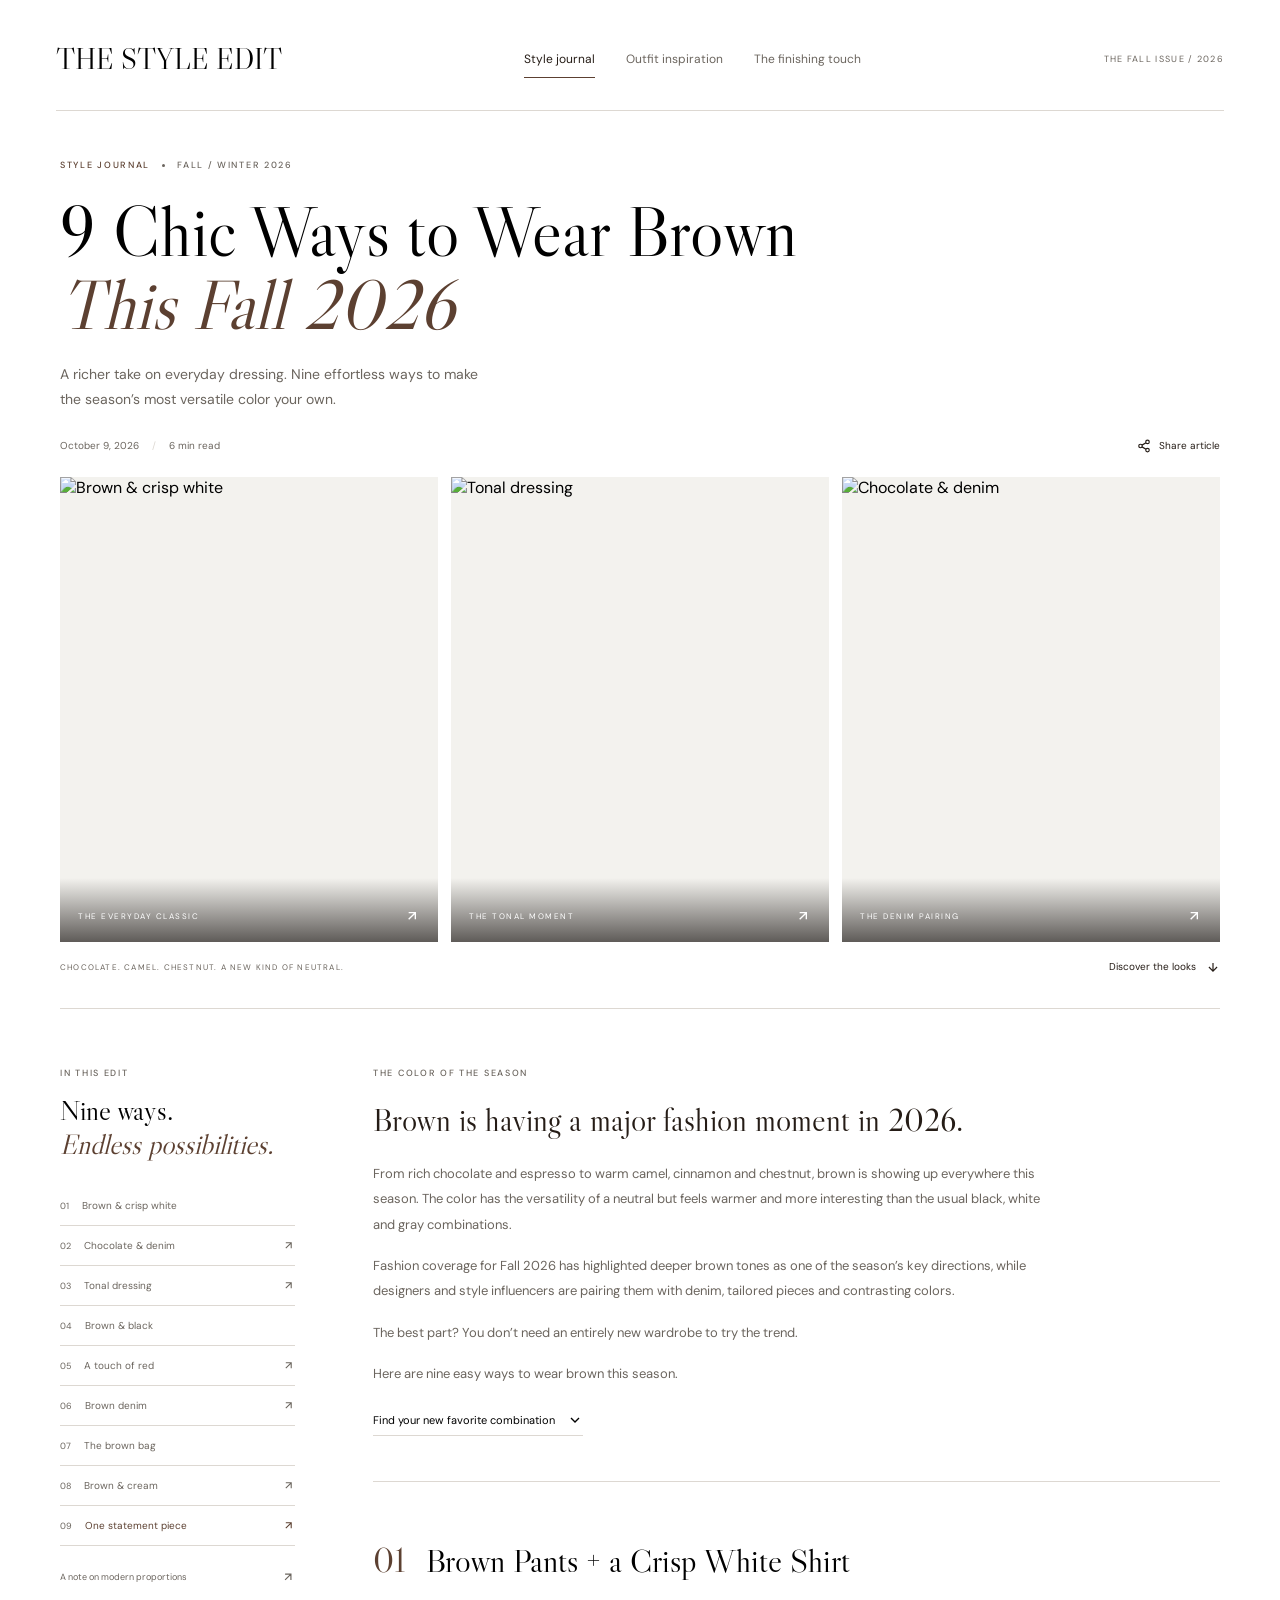
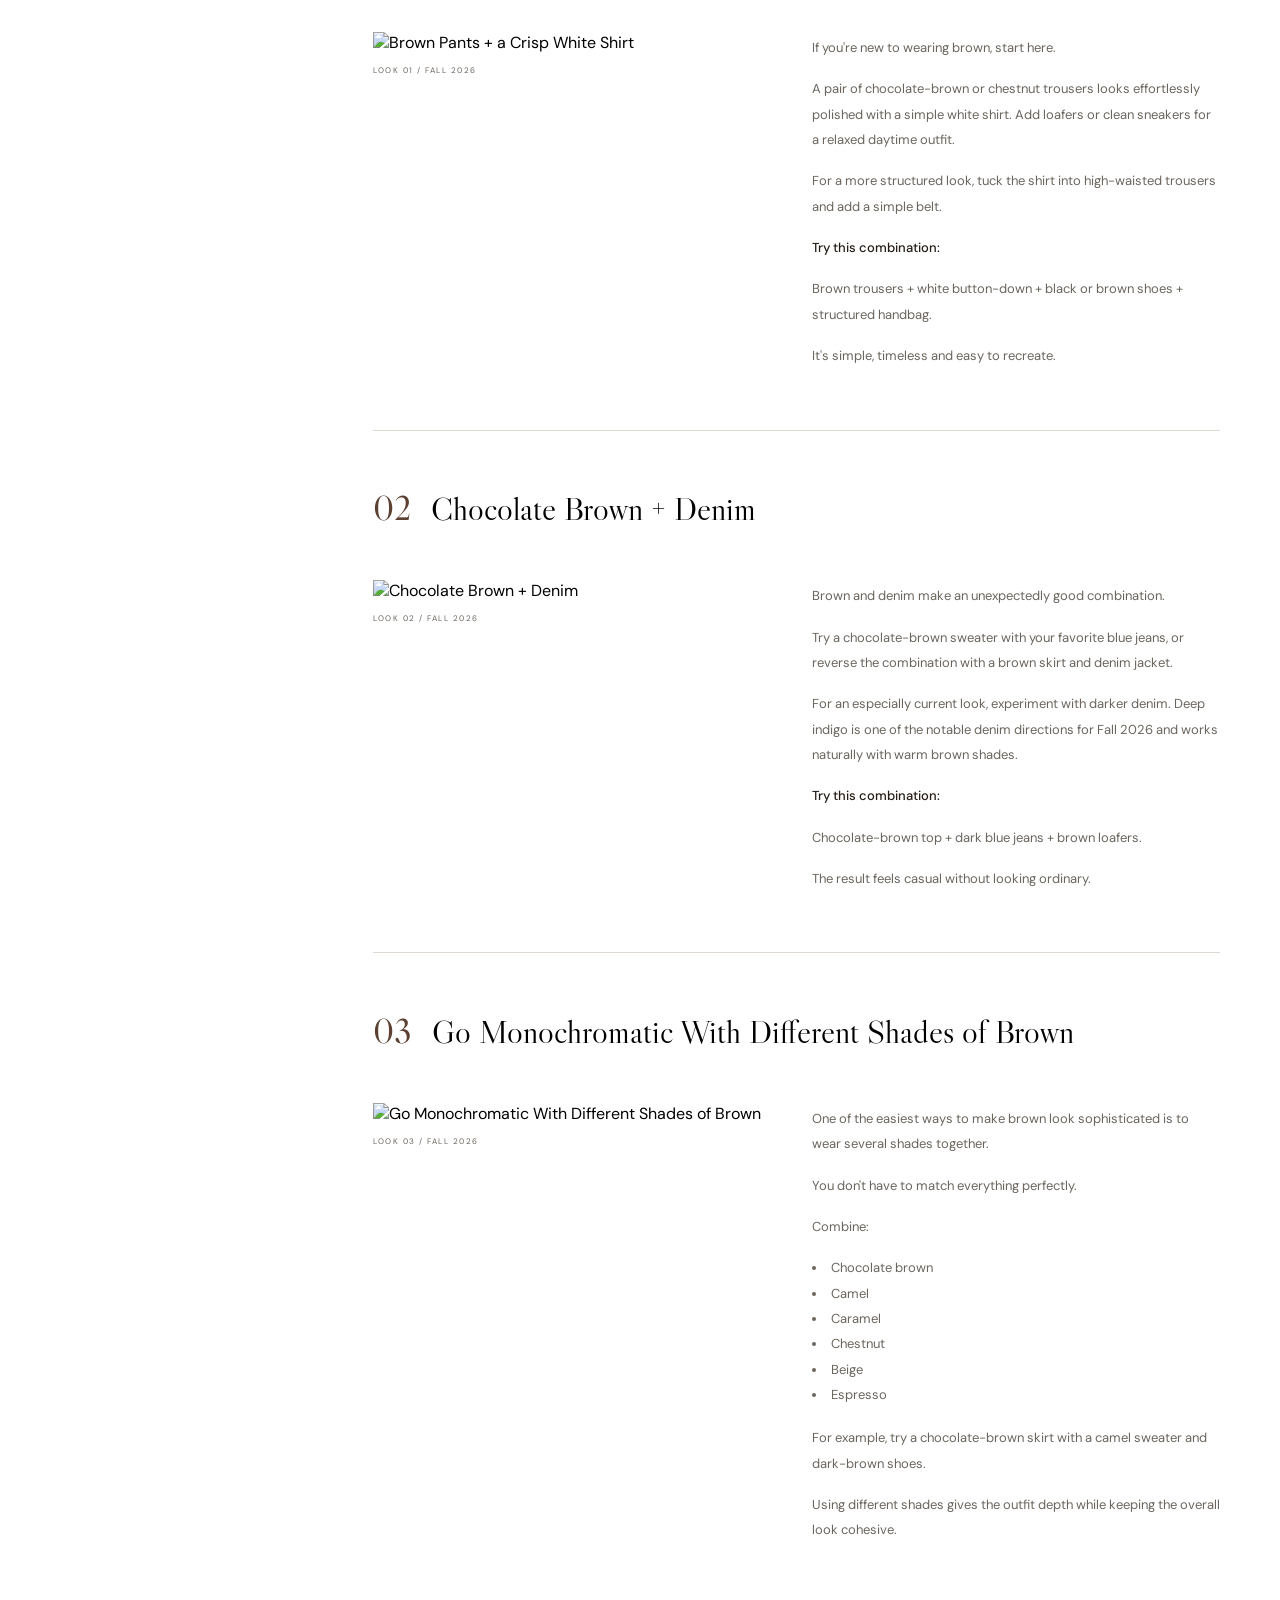
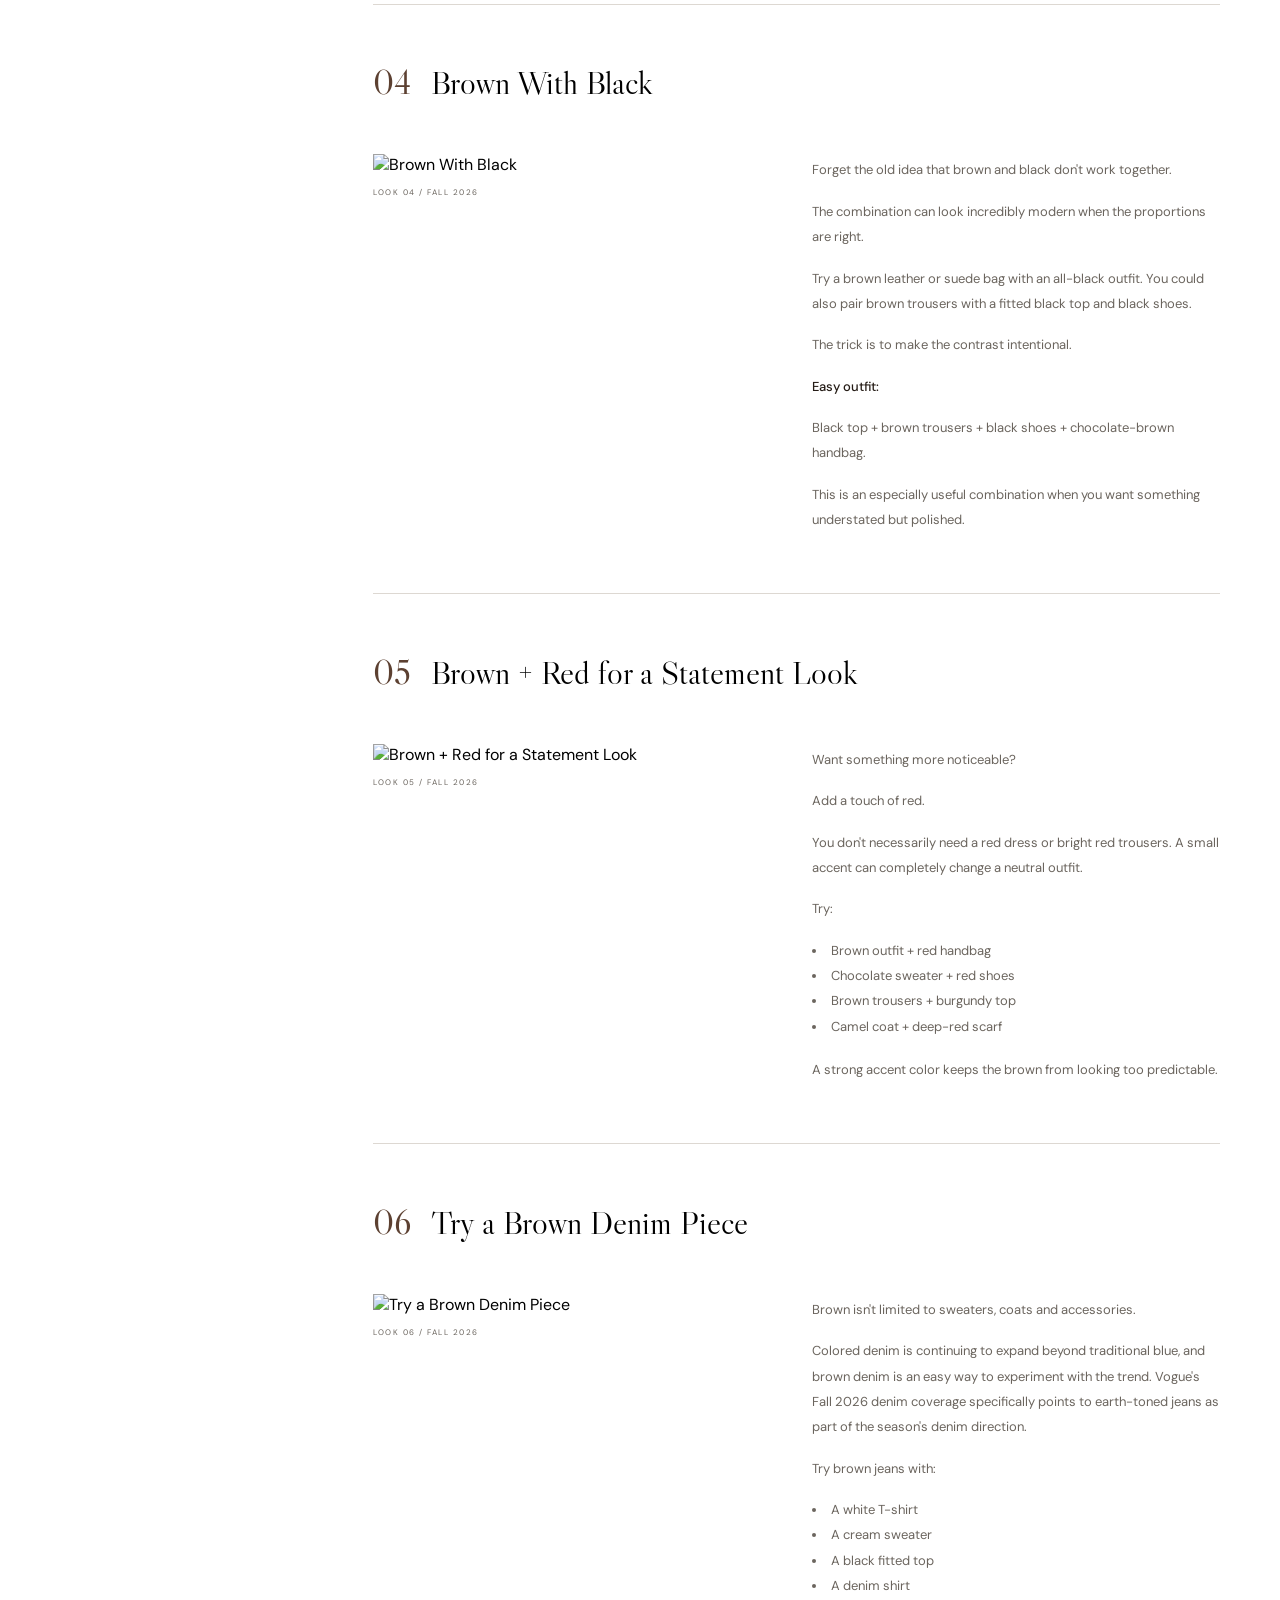
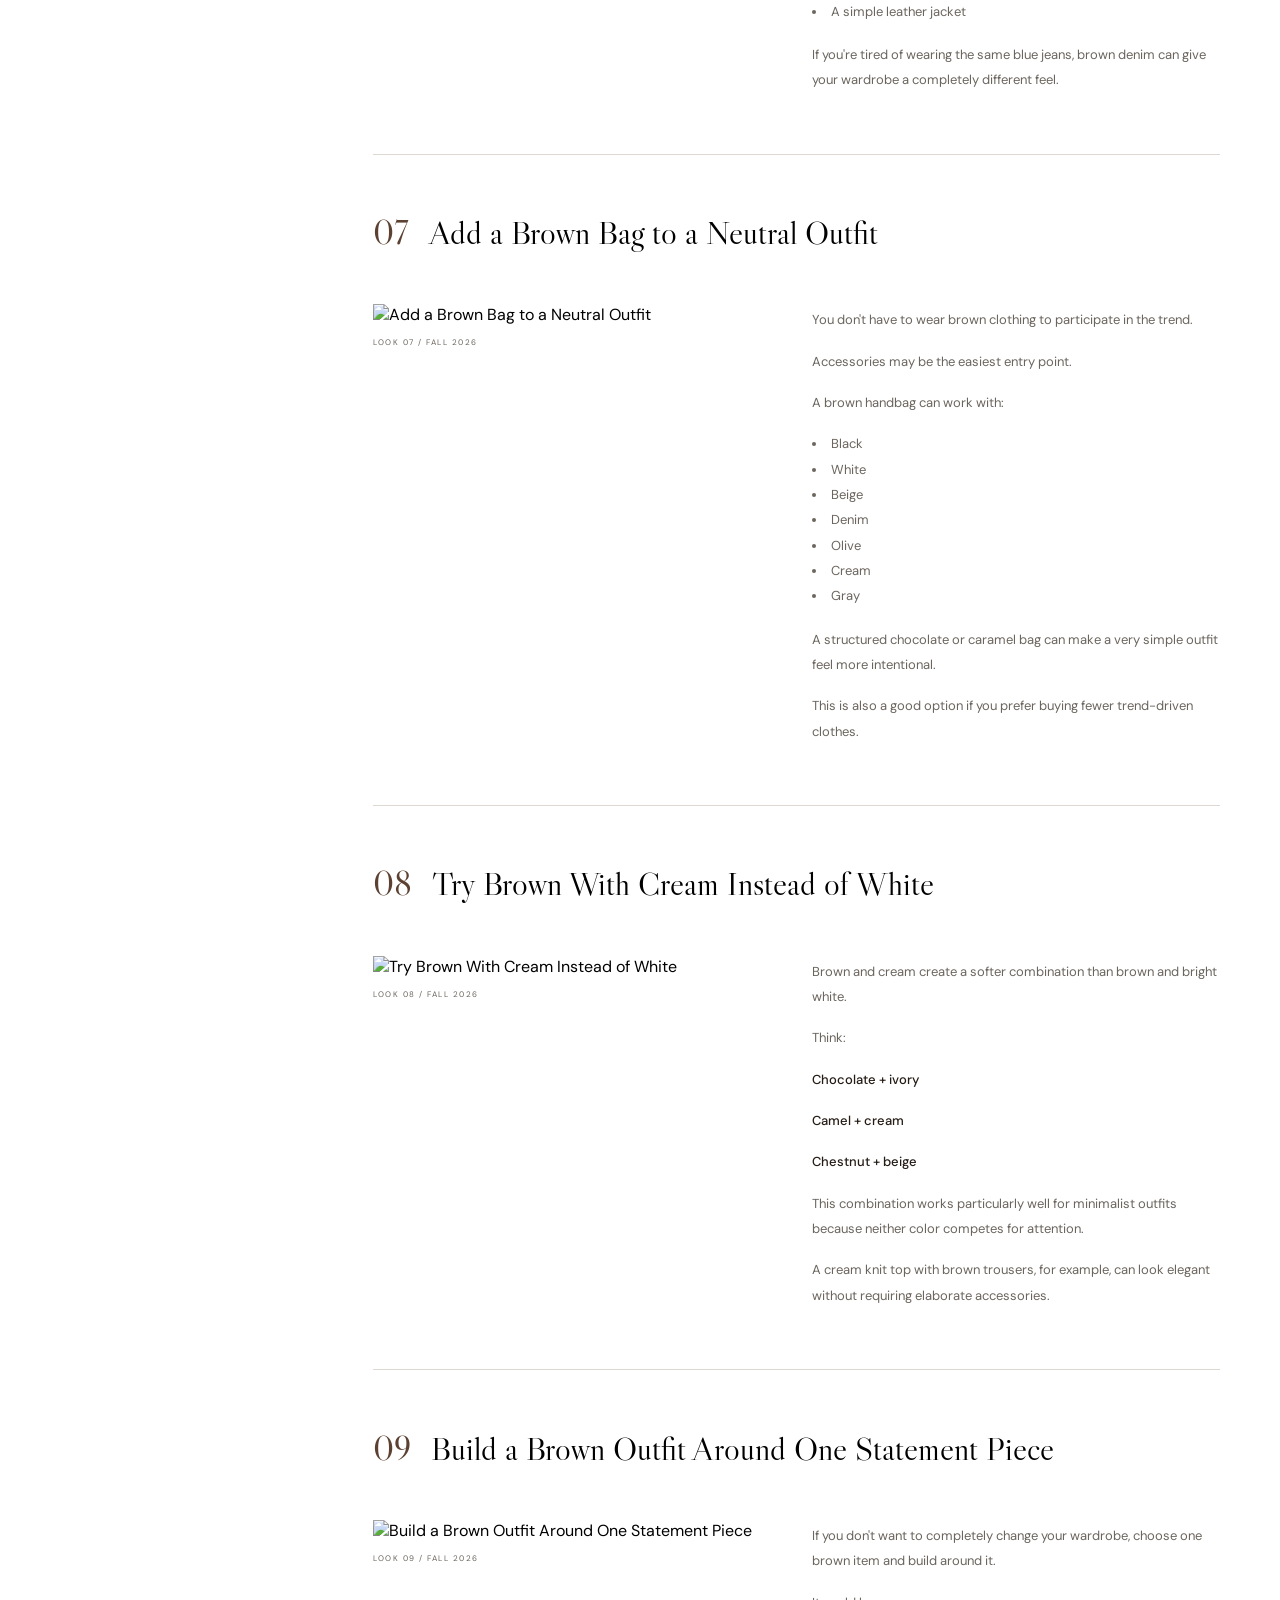
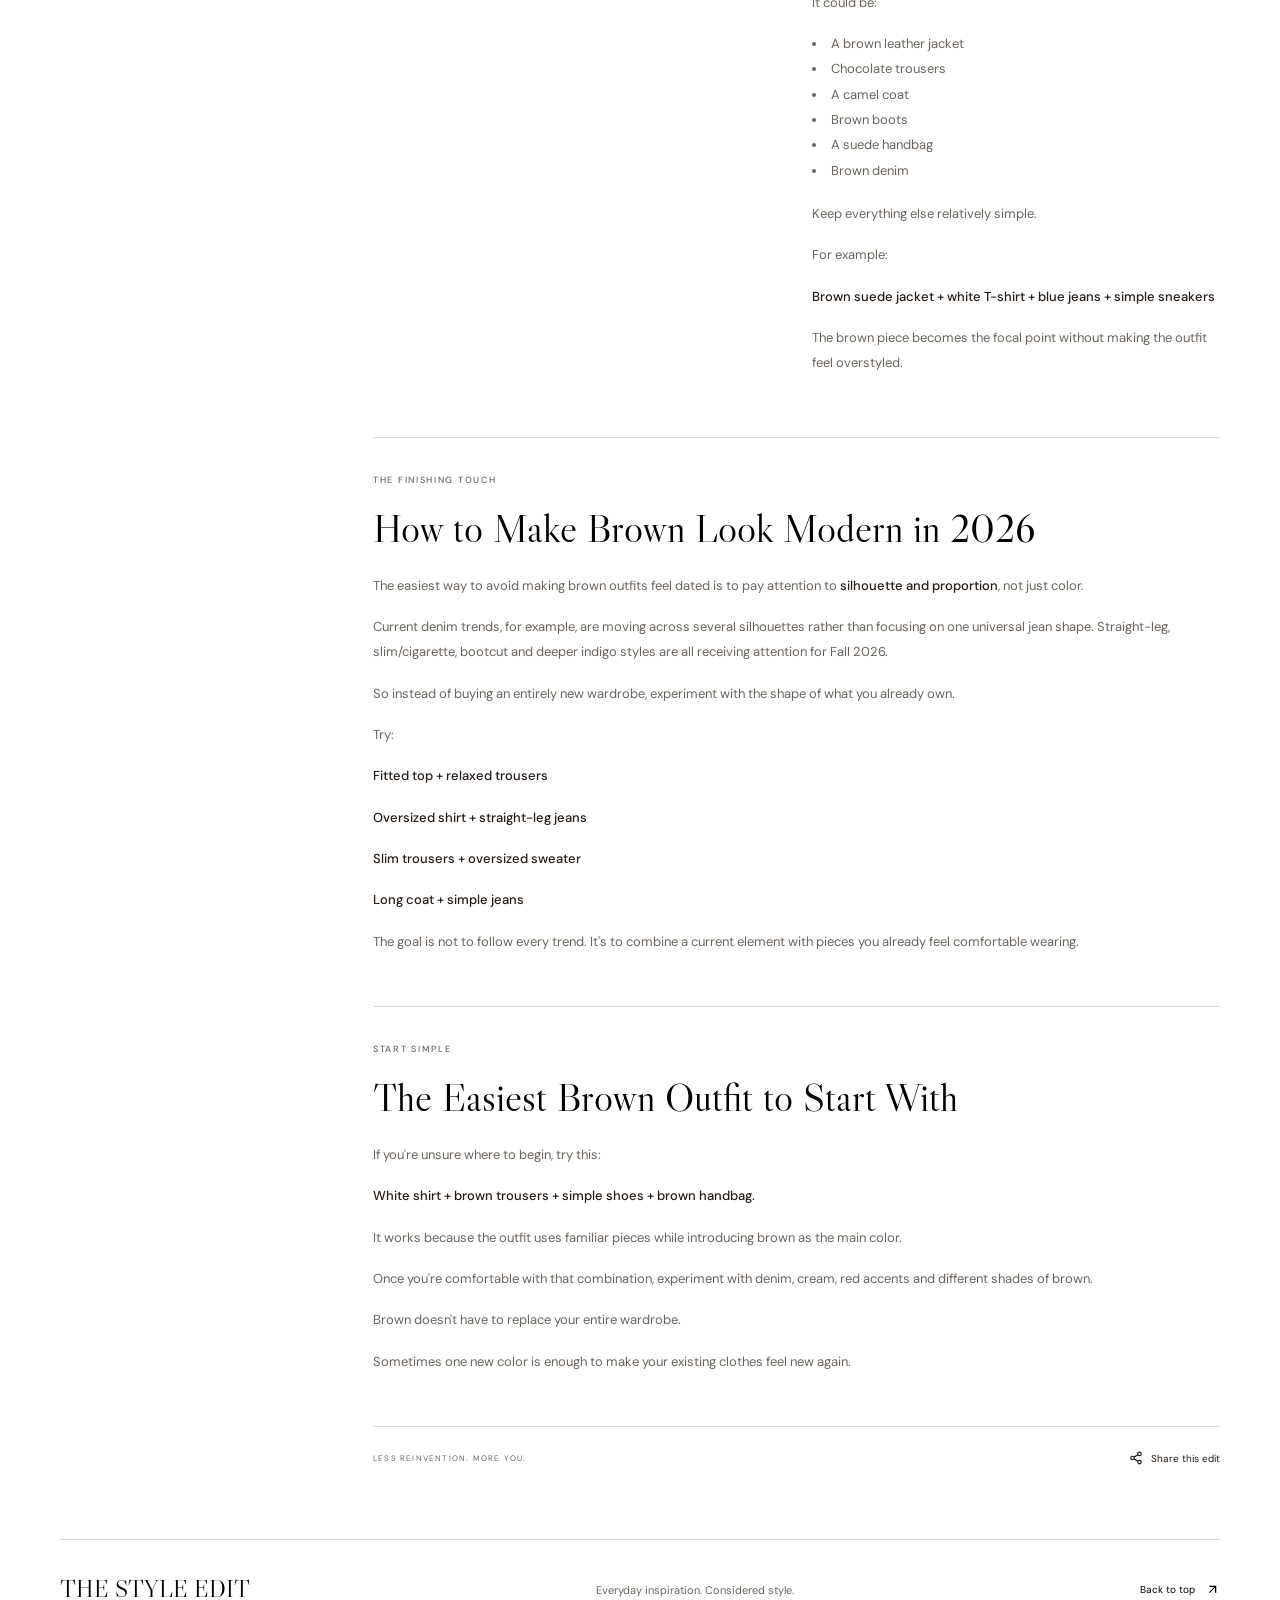
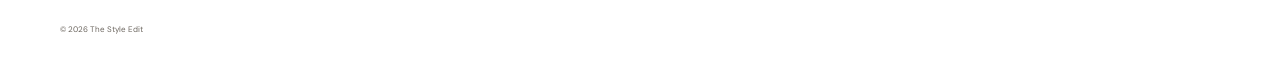
==== index.html @ 2425d924 "file renamed to index" ====
<!doctype html>
<html lang="en">
  <head>
    <meta charset="UTF-8" />
    <meta name="viewport" content="width=device-width, initial-scale=1.0" />
    <title>9 Chic Ways to Wear Brown This Fall 2026 | The Style Edit</title>
    <meta
      name="description"
      content="Nine chic ways to wear brown this Fall 2026, from chocolate trousers and crisp white shirts to tonal dressing and statement accessories."
    />
    <meta
      property="og:title"
      content="9 Chic Ways to Wear Brown This Fall 2026"
    />
    <meta
      property="og:description"
      content="Nine chic ways to wear brown this Fall 2026, from chocolate trousers and crisp white shirts to tonal dressing and statement accessories."
    />
    <meta property="og:type" content="article" />
    <meta
      property="og:image"
      content="https://res.cloudinary.com/lg4o2tj9/image/upload/v1791530122/1-9.jpg"
    />
    <meta name="twitter:card" content="summary_large_image" />
    <meta
      name="twitter:image"
      content="https://res.cloudinary.com/lg4o2tj9/image/upload/v1791530122/1-9.jpg"
    />
    <link rel="preconnect" href="https://fonts.googleapis.com" />
    <link rel="preconnect" href="https://fonts.gstatic.com" crossorigin />
    <link
      href="https://fonts.googleapis.com/css2?family=Libre+Caslon+Display&family=DM+Sans:wght@400;500&display=swap"
      rel="stylesheet"
    />
    <style>
      a {
        color: inherit;
      }
      :root {
        --radius: 0.375rem;
        --background: oklch(0.991 0.003 95);
        --foreground: oklch(0.235 0.018 60);
        --card: var(--background);
        --card-foreground: var(--foreground);
        --popover: var(--background);
        --popover-foreground: var(--foreground);
        --primary: oklch(0.4 0.046 49);
        --primary-foreground: oklch(0.99 0.002 90);
        --secondary: oklch(0.95 0.008 85);
        --secondary-foreground: var(--foreground);
        --muted: oklch(0.96 0.005 85);
        --muted-foreground: oklch(0.51 0.013 70);
        --accent: oklch(0.94 0.01 80);
        --accent-foreground: var(--foreground);
        --border: oklch(0.885 0.01 80);
        --input: var(--border);
        --ring: var(--primary);
        --photo-foreground: oklch(1 0 0);
        --photo-shade: oklch(0.15 0.01 50 / 65%);
        --font-editorial: "Libre Caslon Display", Georgia, serif;
        --font-body: "DM Sans", Arial, sans-serif;
      }
      @theme inline {
        --font-sans: var(--font-body);
        --font-editorial: var(--font-editorial);
      }
      html {
        scroll-behavior: smooth;
        scroll-padding-top: 38px;
      }
      body {
        font-family: var(--font-body);
        -webkit-font-smoothing: antialiased;
      }
      a {
        text-decoration: none;
      }
      button,
      a {
        -webkit-tap-highlight-color: transparent;
      }
      a:focus-visible {
        outline: 2px solid var(--ring);
        outline-offset: 5px;
      }
      .page-width {
        width: min(1160px, calc(100% - 96px));
        margin-inline: auto;
      }
      .site-header {
        height: 102px;
        margin: 0 48px;
        border-bottom: 1px solid var(--border);
        display: flex;
        align-items: center;
        justify-content: space-between;
        gap: 24px;
      }
      .wordmark {
        font-family: var(--font-editorial);
        font-size: 29px;
        white-space: nowrap;
        line-height: 1.2;
      }
      .wordmark span {
        display: block;
        font-family: var(--font-body);
        font-size: 8px;
        letter-spacing: 1.8px;
        margin-top: 8px;
      }
      .desktop-nav {
        display: flex;
        gap: 31px;
        font-size: 12px;
        align-items: center;
      }
      .desktop-nav a {
        padding: 10px 0;
        color: var(--muted-foreground);
      }
      .desktop-nav .nav-current {
        color: var(--foreground);
        border-bottom: 1px solid var(--primary);
      }
      .header-actions {
        display: flex;
        align-items: center;
      }
      .edition {
        font-size: 9px;
        letter-spacing: 1.3px;
        color: var(--muted-foreground);
      }
      .mobile-menu {
        display: none !important;
      }
      .article-cover {
        padding-top: 48px;
      }
      .eyebrow {
        display: flex;
        align-items: center;
        gap: 12px;
        color: var(--muted-foreground);
        font-size: 9px;
        font-weight: 500;
        letter-spacing: 1.7px;
      }
      .eyebrow span:first-child {
        color: var(--primary);
      }
      .eyebrow-dot {
        width: 3px;
        height: 3px;
        border-radius: 50%;
        background: var(--muted-foreground);
      }
      h1 {
        font-family: var(--font-editorial);
        font-size: 70px;
        line-height: 1.04;
        font-weight: 400;
        margin: 25px 0 20px;
        letter-spacing: 0;
      }
      h1 em {
        color: var(--primary);
        font-weight: 400;
      }
      .cover-deck {
        font-size: 14px;
        line-height: 1.8;
        color: var(--muted-foreground);
      }
      .article-meta {
        display: flex;
        justify-content: space-between;
        align-items: center;
        margin: 23px 0 20px;
        font-size: 10px;
        color: var(--muted-foreground);
      }
      .article-meta button {
        font-size: 10px;
      }
      .meta-divider {
        padding: 0 10px;
        color: var(--border);
      }
      .cover-photos {
        display: grid;
        grid-template-columns: 1fr 1fr 1fr;
        gap: 13px;
      }
      .cover-photo {
        position: relative;
        height: 465px;
        overflow: hidden;
        background: var(--muted);
      }
      .cover-photo img {
        width: 100%;
        height: 100%;
        object-fit: cover;
        object-position: center 45%;
        transition: transform 650ms ease;
      }
      .cover-photo:hover img {
        transform: scale(1.025);
      }
      .cover-photo > span {
        position: absolute;
        bottom: 0;
        left: 0;
        right: 0;
        display: flex;
        align-items: center;
        justify-content: space-between;
        padding: 30px 18px 18px;
        font-size: 8px;
        letter-spacing: 1.5px;
        color: var(--photo-foreground);
        background: linear-gradient(transparent, var(--photo-shade));
      }
      .cover-caption {
        display: flex;
        justify-content: space-between;
        align-items: center;
        font-size: 8px;
        letter-spacing: 1.2px;
        padding: 18px 0 34px;
        border-bottom: 1px solid var(--border);
        color: var(--muted-foreground);
      }
      .cover-caption a {
        display: flex;
        align-items: center;
        gap: 10px;
        letter-spacing: 0;
        font-size: 10px;
        color: var(--foreground);
      }
      .article-layout {
        display: grid;
        grid-template-columns: 235px minmax(0, 1fr);
        gap: 78px;
        padding-top: 58px;
      }
      .sidebar-inner {
        position: sticky;
        top: 32px;
      }
      .article-sidebar h2 {
        font-size: 28px;
        line-height: 1.2;
        font-family: var(--font-editorial);
        margin: 15px 0 25px;
        font-weight: 400;
      }
      .article-sidebar h2 em {
        color: var(--primary);
      }
      .article-sidebar nav {
        display: flex;
        flex-direction: column;
      }
      .article-sidebar nav a {
        display: flex;
        align-items: center;
        gap: 13px;
        padding: 13px 0;
        font-size: 10px;
        color: var(--muted-foreground);
        border-bottom: 1px solid var(--border);
      }
      .article-sidebar nav a span {
        font-size: 9px;
        color: var(--muted-foreground);
      }
      .article-sidebar nav a svg {
        margin-left: auto;
        opacity: 0;
      }
      .article-sidebar nav a.active {
        color: var(--primary);
      }
      .article-sidebar nav a.active svg,
      .article-sidebar nav a:hover svg {
        opacity: 1;
      }
      .sidebar-note {
        display: flex;
        align-items: center;
        justify-content: space-between;
        margin-top: 24px;
        font-size: 9px;
        color: var(--muted-foreground);
      }
      .article-content {
        min-width: 0;
      }
      .article-content p,
      .article-content li {
        font-size: 13px;
        line-height: 1.95;
        color: var(--muted-foreground);
      }
      .article-content p {
        margin: 0 0 16px;
      }
      .article-content strong {
        color: var(--foreground);
        font-weight: 500;
      }
      .article-intro {
        max-width: 680px;
        padding-bottom: 45px;
      }
      .article-intro .intro-lead {
        font-family: var(--font-editorial);
        font-size: 32px;
        line-height: 1.25;
        color: var(--foreground);
        margin: 21px 0;
      }
      .text-link {
        display: inline-flex;
        align-items: center;
        gap: 12px;
        border-bottom: 1px solid var(--border);
        font-size: 11px;
        padding: 4px 0 7px;
        margin-top: 6px;
      }
      .look-section {
        border-top: 1px solid var(--border);
        padding: 32px 0 45px;
      }
      .look-heading {
        display: flex;
        gap: 20px;
        align-items: baseline;
        margin-bottom: 25px;
      }
      .look-number {
        font-family: var(--font-editorial);
        font-size: 34px;
        color: var(--primary);
      }
      .look-heading h2 {
        font-family: var(--font-editorial);
        font-size: 33px;
        line-height: 1.15;
        font-weight: 400;
      }
      .look-body {
        display: grid;
        grid-template-columns: minmax(0, 1fr) minmax(0, 1fr);
        gap: 30px;
        align-items: start;
      }
      figure {
        margin: 0;
      }
      .look-body figure img {
        width: 100%;
        aspect-ratio: 0.7;
        object-fit: cover;
      }
      figcaption {
        color: var(--muted-foreground);
        font-size: 8px;
        letter-spacing: 1.5px;
        padding-top: 12px;
      }
      .look-copy {
        padding-top: 3px;
      }
      .look-copy ul {
        padding-left: 15px;
        margin: 0 0 18px;
      }
      .look-copy li {
        padding-left: 4px;
      }
      .closing-section {
        border-top: 1px solid var(--border);
        padding: 36px 0;
      }
      .closing-section h2 {
        font-family: var(--font-editorial);
        font-size: 40px;
        line-height: 1.1;
        margin: 20px 0 23px;
        font-weight: 400;
      }
      .closing-outfit {
        border-bottom: 1px solid var(--border);
      }
      .article-end {
        display: flex;
        justify-content: space-between;
        align-items: center;
        padding: 20px 0;
      }
      .article-end > span {
        font-size: 8px;
        letter-spacing: 1.2px;
        color: var(--muted-foreground);
      }
      .article-end button {
        font-size: 10px;
      }
      .site-footer {
        display: flex;
        align-items: center;
        flex-wrap: wrap;
        justify-content: space-between;
        gap: 20px;
        border-top: 1px solid var(--border);
        margin-top: 50px;
        padding: 35px 0;
      }
      .site-footer .wordmark {
        font-size: 24px;
      }
      .site-footer > span {
        font-size: 11px;
        color: var(--muted-foreground);
      }
      .site-footer > a:last-of-type {
        display: flex;
        gap: 10px;
        align-items: center;
        font-size: 10px;
      }
      .site-footer small {
        width: 100%;
        color: var(--muted-foreground);
        font-size: 8px;
      }
      .reading-progress {
        appearance: none;
        position: fixed;
        top: 0;
        left: 0;
        width: 100%;
        height: 2px;
        z-index: 30;
        border: 0;
        background: transparent;
      }
      .reading-progress::-webkit-progress-bar {
        background: transparent;
      }
      .reading-progress::-webkit-progress-value {
        background: var(--primary);
      }
      .reading-progress::-moz-progress-bar {
        background: var(--primary);
      }
      .mobile-nav {
        padding: 18px 24px;
        border-bottom: 1px solid var(--border);
      }
      .mobile-nav a {
        display: flex;
        justify-content: space-between;
        padding: 12px 0;
        font-size: 12px;
      }
      @media (min-width: 1500px) {
        .cover-photo {
          height: 505px;
        }
      }
      @media (max-width: 1000px) {
        .page-width {
          width: calc(100% - 64px);
        }
        .site-header {
          margin: 0 32px;
        }
        .edition {
          display: none;
        }
        .article-layout {
          grid-template-columns: 195px minmax(0, 1fr);
          gap: 38px;
        }
        .cover-photo {
          height: 385px;
        }
        .look-body {
          gap: 22px;
        }
        .article-content p,
        .article-content li {
          font-size: 12px;
        }
        h1 {
          font-size: 62px;
        }
      }
      @media (max-width: 700px) {
        .page-width {
          width: calc(100% - 40px);
        }
        .site-header {
          height: 84px;
          margin: 0 20px;
        }
        .wordmark {
          font-size: 24px;
        }
        .desktop-nav {
          display: none;
        }
        .mobile-menu {
          display: inline-flex !important;
        }
        .article-cover {
          padding-top: 32px;
        }
        .eyebrow {
          font-size: 8px;
          letter-spacing: 1.1px;
          gap: 9px;
        }
        h1 {
          font-size: 44px;
          line-height: 1.05;
          margin: 23px 0 18px;
        }
        h1 br {
          display: none;
        }
        h1 em {
          display: block;
        }
        .cover-deck {
          font-size: 12px;
        }
        .desktop-break {
          display: none;
        }
        .article-meta {
          margin: 18px 0 14px;
        }
        .cover-photos {
          gap: 7px;
          grid-template-columns: 1fr 1fr;
        }
        .cover-photo {
          height: 270px;
        }
        .cover-photo-2 {
          display: none;
        }
        .cover-photo > span {
          padding: 24px 10px 12px;
          font-size: 6px;
          letter-spacing: 0.7px;
        }
        .cover-photo > span svg {
          width: 12px;
        }
        .cover-caption {
          gap: 15px;
          padding: 16px 0 24px;
          font-size: 6px;
          line-height: 1.7;
        }
        .cover-caption > span {
          max-width: 170px;
        }
        .cover-caption a {
          flex-shrink: 0;
          font-size: 9px;
        }
        .article-layout {
          display: block;
          padding-top: 32px;
        }
        .article-sidebar {
          display: none;
        }
        .article-intro .intro-lead {
          font-size: 30px;
        }
        .article-content p,
        .article-content li {
          font-size: 13px;
        }
        .look-heading {
          gap: 15px;
        }
        .look-heading h2 {
          font-size: 31px;
        }
        .look-body {
          display: block;
        }
        .look-body figure {
          margin-bottom: 25px;
        }
        .look-body figure img {
          aspect-ratio: 0.75;
        }
        .closing-section h2 {
          font-size: 35px;
        }
        .site-footer > span {
          width: 100%;
          order: 3;
        }
        .site-footer small {
          order: 4;
        }
      }
      @media (prefers-reduced-motion: reduce) {
        html {
          scroll-behavior: auto;
        }
        .cover-photo img {
          transition: none;
        }
      }

      .share-btn {
        display: inline-flex;
        align-items: center;
        gap: 8px;
        background: none;
        border: 0;
        cursor: pointer;
        color: var(--foreground);
        font-family: var(--font-body);
        padding: 4px 0;
      }
      .share-btn:hover {
        color: var(--primary);
      }
      .sr-only {
        position: absolute;
        width: 1px;
        height: 1px;
        overflow: hidden;
        clip: rect(0 0 0 0);
      }
    </style>
  </head>
  <body>
    <div id="top">
      <header class="site-header">
        <a class="wordmark" href="#top">THE STYLE EDIT</a>
        <nav class="desktop-nav" aria-label="Main navigation">
          <a href="#article" class="nav-current">Style journal</a
          ><a href="#look-1">Outfit inspiration</a
          ><a href="#modern">The finishing touch</a>
        </nav>
        <div class="header-actions">
          <span class="edition">THE FALL ISSUE / 2026</span>
          <button
            class="share-btn mobile-menu"
            id="menu-toggle"
            aria-label="Open navigation"
            aria-expanded="false"
          >
            <svg
              id="icon-menu"
              width="20"
              height="20"
              viewBox="0 0 24 24"
              fill="none"
              stroke="currentColor"
              stroke-width="2"
            >
              <path d="M4 6h16M4 12h16M4 18h16" />
            </svg>
            <svg
              id="icon-close"
              width="20"
              height="20"
              viewBox="0 0 24 24"
              fill="none"
              stroke="currentColor"
              stroke-width="2"
              style="display: none"
            >
              <path d="M18 6L6 18M6 6l12 12" />
            </svg>
          </button>
        </div>
      </header>
      <nav
        class="mobile-nav"
        id="mobile-nav"
        aria-label="Mobile navigation"
        hidden
      >
        <a href="#article"
          >Style journal<svg
            width="16"
            height="16"
            viewBox="0 0 24 24"
            fill="none"
            stroke="currentColor"
            stroke-width="2"
          >
            <path d="M7 17L17 7M7 7h10v10" /></svg
        ></a>
        <a href="#look-1"
          >Outfit inspiration<svg
            width="16"
            height="16"
            viewBox="0 0 24 24"
            fill="none"
            stroke="currentColor"
            stroke-width="2"
          >
            <path d="M7 17L17 7M7 7h10v10" /></svg
        ></a>
        <a href="#modern"
          >The finishing touch<svg
            width="16"
            height="16"
            viewBox="0 0 24 24"
            fill="none"
            stroke="currentColor"
            stroke-width="2"
          >
            <path d="M7 17L17 7M7 7h10v10" /></svg
        ></a>
      </nav>
      <main>
        <section class="article-cover page-width">
          <div class="eyebrow">
            <span>STYLE JOURNAL</span><span class="eyebrow-dot"></span>FALL /
            WINTER 2026
          </div>
          <h1>9 Chic Ways to Wear Brown<br /><em>This Fall 2026</em></h1>
          <p class="cover-deck">
            A richer take on everyday dressing. Nine effortless ways to make<br
              class="desktop-break"
            />
            the season’s most versatile color your own.
          </p>
          <div class="article-meta">
            <span
              >October 9, 2026 <span class="meta-divider">/</span> 6 min
              read</span
            >
            <button class="share-btn" data-share>
              <svg
                class="icon-share"
                width="14"
                height="14"
                viewBox="0 0 24 24"
                fill="none"
                stroke="currentColor"
                stroke-width="2"
              >
                <circle cx="18" cy="5" r="3" />
                <circle cx="6" cy="12" r="3" />
                <circle cx="18" cy="19" r="3" />
                <path d="M8.6 13.5l6.8 4M15.4 6.5l-6.8 4" />
              </svg>
              <svg
                class="icon-check"
                width="14"
                height="14"
                viewBox="0 0 24 24"
                fill="none"
                stroke="currentColor"
                stroke-width="2"
                style="display: none"
              >
                <path d="M20 6L9 17l-5-5" />
              </svg>
              <span class="share-label">Share article</span>
            </button>
          </div>
          <div class="cover-photos">
            <a href="#look-1" class="cover-photo cover-photo-0">
              <img
                src="https://res.cloudinary.com/lg4o2tj9/image/upload/v1791530122/1-9.jpg"
                alt="Brown & crisp white"
                fetchpriority="high"
              />
              <span
                >THE EVERYDAY CLASSIC<svg
                  width="16"
                  height="16"
                  viewBox="0 0 24 24"
                  fill="none"
                  stroke="currentColor"
                  stroke-width="2"
                >
                  <path d="M7 17L17 7M7 7h10v10" /></svg
              ></span>
            </a>
            <a href="#look-3" class="cover-photo cover-photo-1">
              <img
                src="https://res.cloudinary.com/lg4o2tj9/image/upload/v1791530297/3-9.jpg"
                alt="Tonal dressing"
              />
              <span
                >THE TONAL MOMENT<svg
                  width="16"
                  height="16"
                  viewBox="0 0 24 24"
                  fill="none"
                  stroke="currentColor"
                  stroke-width="2"
                >
                  <path d="M7 17L17 7M7 7h10v10" /></svg
              ></span>
            </a>
            <a href="#look-2" class="cover-photo cover-photo-2">
              <img
                src="https://res.cloudinary.com/lg4o2tj9/image/upload/v1791530295/2-9.jpg"
                alt="Chocolate & denim"
              />
              <span
                >THE DENIM PAIRING<svg
                  width="16"
                  height="16"
                  viewBox="0 0 24 24"
                  fill="none"
                  stroke="currentColor"
                  stroke-width="2"
                >
                  <path d="M7 17L17 7M7 7h10v10" /></svg
              ></span>
            </a>
          </div>
          <div class="cover-caption">
            <span>CHOCOLATE. CAMEL. CHESTNUT. A NEW KIND OF NEUTRAL.</span>
            <a href="#article"
              >Discover the looks
              <svg
                width="14"
                height="14"
                viewBox="0 0 24 24"
                fill="none"
                stroke="currentColor"
                stroke-width="2"
              >
                <path d="M12 5v14M5 12l7 7 7-7" /></svg
            ></a>
          </div>
        </section>
        <div class="article-layout page-width" id="article">
          <aside class="article-sidebar">
            <div class="sidebar-inner">
              <span class="eyebrow">IN THIS EDIT</span>
              <h2>Nine ways.<br /><em>Endless possibilities.</em></h2>
              <nav aria-label="Article contents">
                <a href="#look-1" data-link="0"
                  ><span>01</span>Brown & crisp white<svg
                    width="13"
                    height="13"
                    viewBox="0 0 24 24"
                    fill="none"
                    stroke="currentColor"
                    stroke-width="2"
                  >
                    <path d="M7 17L17 7M7 7h10v10" /></svg
                ></a>
                <a href="#look-2" data-link="1"
                  ><span>02</span>Chocolate & denim<svg
                    width="13"
                    height="13"
                    viewBox="0 0 24 24"
                    fill="none"
                    stroke="currentColor"
                    stroke-width="2"
                  >
                    <path d="M7 17L17 7M7 7h10v10" /></svg
                ></a>
                <a href="#look-3" data-link="2"
                  ><span>03</span>Tonal dressing<svg
                    width="13"
                    height="13"
                    viewBox="0 0 24 24"
                    fill="none"
                    stroke="currentColor"
                    stroke-width="2"
                  >
                    <path d="M7 17L17 7M7 7h10v10" /></svg
                ></a>
                <a href="#look-4" data-link="3"
                  ><span>04</span>Brown & black<svg
                    width="13"
                    height="13"
                    viewBox="0 0 24 24"
                    fill="none"
                    stroke="currentColor"
                    stroke-width="2"
                  >
                    <path d="M7 17L17 7M7 7h10v10" /></svg
                ></a>
                <a href="#look-5" data-link="4"
                  ><span>05</span>A touch of red<svg
                    width="13"
                    height="13"
                    viewBox="0 0 24 24"
                    fill="none"
                    stroke="currentColor"
                    stroke-width="2"
                  >
                    <path d="M7 17L17 7M7 7h10v10" /></svg
                ></a>
                <a href="#look-6" data-link="5"
                  ><span>06</span>Brown denim<svg
                    width="13"
                    height="13"
                    viewBox="0 0 24 24"
                    fill="none"
                    stroke="currentColor"
                    stroke-width="2"
                  >
                    <path d="M7 17L17 7M7 7h10v10" /></svg
                ></a>
                <a href="#look-7" data-link="6"
                  ><span>07</span>The brown bag<svg
                    width="13"
                    height="13"
                    viewBox="0 0 24 24"
                    fill="none"
                    stroke="currentColor"
                    stroke-width="2"
                  >
                    <path d="M7 17L17 7M7 7h10v10" /></svg
                ></a>
                <a href="#look-8" data-link="7"
                  ><span>08</span>Brown & cream<svg
                    width="13"
                    height="13"
                    viewBox="0 0 24 24"
                    fill="none"
                    stroke="currentColor"
                    stroke-width="2"
                  >
                    <path d="M7 17L17 7M7 7h10v10" /></svg
                ></a>
                <a href="#look-9" data-link="8"
                  ><span>09</span>One statement piece<svg
                    width="13"
                    height="13"
                    viewBox="0 0 24 24"
                    fill="none"
                    stroke="currentColor"
                    stroke-width="2"
                  >
                    <path d="M7 17L17 7M7 7h10v10" /></svg
                ></a>
              </nav>
              <a class="sidebar-note" href="#modern"
                >A note on modern proportions
                <svg
                  width="14"
                  height="14"
                  viewBox="0 0 24 24"
                  fill="none"
                  stroke="currentColor"
                  stroke-width="2"
                >
                  <path d="M7 17L17 7M7 7h10v10" /></svg
              ></a>
            </div>
          </aside>
          <article class="article-content">
            <div class="article-intro">
              <span class="eyebrow">THE COLOR OF THE SEASON</span>
              <p class="intro-lead">
                Brown is having a major fashion moment in 2026.
              </p>
              <p>
                From rich chocolate and espresso to warm camel, cinnamon and
                chestnut, brown is showing up everywhere this season. The color
                has the versatility of a neutral but feels warmer and more
                interesting than the usual black, white and gray combinations.
              </p>
              <p>
                Fashion coverage for Fall 2026 has highlighted deeper brown
                tones as one of the season’s key directions, while designers and
                style influencers are pairing them with denim, tailored pieces
                and contrasting colors.
              </p>
              <p>
                The best part? You don’t need an entirely new wardrobe to try
                the trend.
              </p>
              <p>Here are nine easy ways to wear brown this season.</p>
              <a href="#look-1" class="text-link"
                >Find your new favorite combination
                <svg
                  width="16"
                  height="16"
                  viewBox="0 0 24 24"
                  fill="none"
                  stroke="currentColor"
                  stroke-width="2"
                >
                  <path d="M6 9l6 6 6-6" /></svg
              ></a>
            </div>

            <section id="look-1" data-look="0" class="look-section">
              <div class="look-heading">
                <span class="look-number">01</span>
                <h2>Brown Pants + a Crisp White Shirt</h2>
              </div>
              <div class="look-body">
                <figure>
                  <img
                    src="https://res.cloudinary.com/lg4o2tj9/image/upload/v1791530122/1-9.jpg"
                    alt="Brown Pants + a Crisp White Shirt"
                    loading="lazy"
                  />
                  <figcaption>LOOK 01 / FALL 2026</figcaption>
                </figure>
                <div class="look-copy">
                  <p>If you're new to wearing brown, start here.</p>
                  <p>
                    A pair of chocolate-brown or chestnut trousers looks
                    effortlessly polished with a simple white shirt. Add loafers
                    or clean sneakers for a relaxed daytime outfit.
                  </p>
                  <p>
                    For a more structured look, tuck the shirt into high-waisted
                    trousers and add a simple belt.
                  </p>
                  <p><strong>Try this combination:</strong></p>
                  <p>
                    Brown trousers + white button-down + black or brown shoes +
                    structured handbag.
                  </p>
                  <p>It's simple, timeless and easy to recreate.</p>
                </div>
              </div>
            </section>

            <section id="look-2" data-look="1" class="look-section">
              <div class="look-heading">
                <span class="look-number">02</span>
                <h2>Chocolate Brown + Denim</h2>
              </div>
              <div class="look-body">
                <figure>
                  <img
                    src="https://res.cloudinary.com/lg4o2tj9/image/upload/v1791530295/2-9.jpg"
                    alt="Chocolate Brown + Denim"
                    loading="lazy"
                  />
                  <figcaption>LOOK 02 / FALL 2026</figcaption>
                </figure>
                <div class="look-copy">
                  <p>Brown and denim make an unexpectedly good combination.</p>
                  <p>
                    Try a chocolate-brown sweater with your favorite blue jeans,
                    or reverse the combination with a brown skirt and denim
                    jacket.
                  </p>
                  <p>
                    For an especially current look, experiment with darker
                    denim. Deep indigo is one of the notable denim directions
                    for Fall 2026 and works naturally with warm brown shades.
                  </p>
                  <p><strong>Try this combination:</strong></p>
                  <p>Chocolate-brown top + dark blue jeans + brown loafers.</p>
                  <p>The result feels casual without looking ordinary.</p>
                </div>
              </div>
            </section>

            <section id="look-3" data-look="2" class="look-section">
              <div class="look-heading">
                <span class="look-number">03</span>
                <h2>Go Monochromatic With Different Shades of Brown</h2>
              </div>
              <div class="look-body">
                <figure>
                  <img
                    src="https://res.cloudinary.com/lg4o2tj9/image/upload/v1791530297/3-9.jpg"
                    alt="Go Monochromatic With Different Shades of Brown"
                    loading="lazy"
                  />
                  <figcaption>LOOK 03 / FALL 2026</figcaption>
                </figure>
                <div class="look-copy">
                  <p>
                    One of the easiest ways to make brown look sophisticated is
                    to wear several shades together.
                  </p>
                  <p>You don't have to match everything perfectly.</p>
                  <p>Combine:</p>
                  <ul>
                    <li>Chocolate brown</li>
                    <li>Camel</li>
                    <li>Caramel</li>
                    <li>Chestnut</li>
                    <li>Beige</li>
                    <li>Espresso</li>
                  </ul>
                  <p>
                    For example, try a chocolate-brown skirt with a camel
                    sweater and dark-brown shoes.
                  </p>
                  <p>
                    Using different shades gives the outfit depth while keeping
                    the overall look cohesive.
                  </p>
                </div>
              </div>
            </section>

            <section id="look-4" data-look="3" class="look-section">
              <div class="look-heading">
                <span class="look-number">04</span>
                <h2>Brown With Black</h2>
              </div>
              <div class="look-body">
                <figure>
                  <img
                    src="https://res.cloudinary.com/lg4o2tj9/image/upload/v1791530301/4-9.jpg"
                    alt="Brown With Black"
                    loading="lazy"
                  />
                  <figcaption>LOOK 04 / FALL 2026</figcaption>
                </figure>
                <div class="look-copy">
                  <p>
                    Forget the old idea that brown and black don't work
                    together.
                  </p>
                  <p>
                    The combination can look incredibly modern when the
                    proportions are right.
                  </p>
                  <p>
                    Try a brown leather or suede bag with an all-black outfit.
                    You could also pair brown trousers with a fitted black top
                    and black shoes.
                  </p>
                  <p>The trick is to make the contrast intentional.</p>
                  <p><strong>Easy outfit:</strong></p>
                  <p>
                    Black top + brown trousers + black shoes + chocolate-brown
                    handbag.
                  </p>
                  <p>
                    This is an especially useful combination when you want
                    something understated but polished.
                  </p>
                </div>
              </div>
            </section>

            <section id="look-5" data-look="4" class="look-section">
              <div class="look-heading">
                <span class="look-number">05</span>
                <h2>Brown + Red for a Statement Look</h2>
              </div>
              <div class="look-body">
                <figure>
                  <img
                    src="https://res.cloudinary.com/lg4o2tj9/image/upload/v1791530262/5-9.jpg"
                    alt="Brown + Red for a Statement Look"
                    loading="lazy"
                  />
                  <figcaption>LOOK 05 / FALL 2026</figcaption>
                </figure>
                <div class="look-copy">
                  <p>Want something more noticeable?</p>
                  <p>Add a touch of red.</p>
                  <p>
                    You don't necessarily need a red dress or bright red
                    trousers. A small accent can completely change a neutral
                    outfit.
                  </p>
                  <p>Try:</p>
                  <ul>
                    <li>Brown outfit + red handbag</li>
                    <li>Chocolate sweater + red shoes</li>
                    <li>Brown trousers + burgundy top</li>
                    <li>Camel coat + deep-red scarf</li>
                  </ul>
                  <p>
                    A strong accent color keeps the brown from looking too
                    predictable.
                  </p>
                </div>
              </div>
            </section>

            <section id="look-6" data-look="5" class="look-section">
              <div class="look-heading">
                <span class="look-number">06</span>
                <h2>Try a Brown Denim Piece</h2>
              </div>
              <div class="look-body">
                <figure>
                  <img
                    src="https://res.cloudinary.com/lg4o2tj9/image/upload/v1791530270/6-9.jpg"
                    alt="Try a Brown Denim Piece"
                    loading="lazy"
                  />
                  <figcaption>LOOK 06 / FALL 2026</figcaption>
                </figure>
                <div class="look-copy">
                  <p>Brown isn't limited to sweaters, coats and accessories.</p>
                  <p>
                    Colored denim is continuing to expand beyond traditional
                    blue, and brown denim is an easy way to experiment with the
                    trend. Vogue's Fall 2026 denim coverage specifically points
                    to earth-toned jeans as part of the season's denim
                    direction.
                  </p>
                  <p>Try brown jeans with:</p>
                  <ul>
                    <li>A white T-shirt</li>
                    <li>A cream sweater</li>
                    <li>A black fitted top</li>
                    <li>A denim shirt</li>
                    <li>A simple leather jacket</li>
                  </ul>
                  <p>
                    If you're tired of wearing the same blue jeans, brown denim
                    can give your wardrobe a completely different feel.
                  </p>
                </div>
              </div>
            </section>

            <section id="look-7" data-look="6" class="look-section">
              <div class="look-heading">
                <span class="look-number">07</span>
                <h2>Add a Brown Bag to a Neutral Outfit</h2>
              </div>
              <div class="look-body">
                <figure>
                  <img
                    src="https://res.cloudinary.com/lg4o2tj9/image/upload/v1791530301/7-9.jpg"
                    alt="Add a Brown Bag to a Neutral Outfit"
                    loading="lazy"
                  />
                  <figcaption>LOOK 07 / FALL 2026</figcaption>
                </figure>
                <div class="look-copy">
                  <p>
                    You don't have to wear brown clothing to participate in the
                    trend.
                  </p>
                  <p>Accessories may be the easiest entry point.</p>
                  <p>A brown handbag can work with:</p>
                  <ul>
                    <li>Black</li>
                    <li>White</li>
                    <li>Beige</li>
                    <li>Denim</li>
                    <li>Olive</li>
                    <li>Cream</li>
                    <li>Gray</li>
                  </ul>
                  <p>
                    A structured chocolate or caramel bag can make a very simple
                    outfit feel more intentional.
                  </p>
                  <p>
                    This is also a good option if you prefer buying fewer
                    trend-driven clothes.
                  </p>
                </div>
              </div>
            </section>

            <section id="look-8" data-look="7" class="look-section">
              <div class="look-heading">
                <span class="look-number">08</span>
                <h2>Try Brown With Cream Instead of White</h2>
              </div>
              <div class="look-body">
                <figure>
                  <img
                    src="https://res.cloudinary.com/lg4o2tj9/image/upload/v1791530292/8-9.jpg"
                    alt="Try Brown With Cream Instead of White"
                    loading="lazy"
                  />
                  <figcaption>LOOK 08 / FALL 2026</figcaption>
                </figure>
                <div class="look-copy">
                  <p>
                    Brown and cream create a softer combination than brown and
                    bright white.
                  </p>
                  <p>Think:</p>
                  <p><strong>Chocolate + ivory</strong></p>
                  <p><strong>Camel + cream</strong></p>
                  <p><strong>Chestnut + beige</strong></p>
                  <p>
                    This combination works particularly well for minimalist
                    outfits because neither color competes for attention.
                  </p>
                  <p>
                    A cream knit top with brown trousers, for example, can look
                    elegant without requiring elaborate accessories.
                  </p>
                </div>
              </div>
            </section>

            <section id="look-9" data-look="8" class="look-section">
              <div class="look-heading">
                <span class="look-number">09</span>
                <h2>Build a Brown Outfit Around One Statement Piece</h2>
              </div>
              <div class="look-body">
                <figure>
                  <img
                    src="https://res.cloudinary.com/lg4o2tj9/image/upload/v1791530264/9-9.jpg"
                    alt="Build a Brown Outfit Around One Statement Piece"
                    loading="lazy"
                  />
                  <figcaption>LOOK 09 / FALL 2026</figcaption>
                </figure>
                <div class="look-copy">
                  <p>
                    If you don't want to completely change your wardrobe, choose
                    one brown item and build around it.
                  </p>
                  <p>It could be:</p>
                  <ul>
                    <li>A brown leather jacket</li>
                    <li>Chocolate trousers</li>
                    <li>A camel coat</li>
                    <li>Brown boots</li>
                    <li>A suede handbag</li>
                    <li>Brown denim</li>
                  </ul>
                  <p>Keep everything else relatively simple.</p>
                  <p>For example:</p>
                  <p>
                    <strong
                      >Brown suede jacket + white T-shirt + blue jeans + simple
                      sneakers</strong
                    >
                  </p>
                  <p>
                    The brown piece becomes the focal point without making the
                    outfit feel overstyled.
                  </p>
                </div>
              </div>
            </section>

            <section class="closing-section" id="modern">
              <span class="eyebrow">THE FINISHING TOUCH</span>
              <h2>How to Make Brown Look Modern in 2026</h2>
              <p>
                The easiest way to avoid making brown outfits feel dated is to
                pay attention to <strong>silhouette and proportion</strong>, not
                just color.
              </p>
              <p>
                Current denim trends, for example, are moving across several
                silhouettes rather than focusing on one universal jean shape.
                Straight-leg, slim/cigarette, bootcut and deeper indigo styles
                are all receiving attention for Fall 2026.
              </p>
              <p>
                So instead of buying an entirely new wardrobe, experiment with
                the shape of what you already own.
              </p>
              <p>Try:</p>
              <p><strong>Fitted top + relaxed trousers</strong></p>
              <p><strong>Oversized shirt + straight-leg jeans</strong></p>
              <p><strong>Slim trousers + oversized sweater</strong></p>
              <p><strong>Long coat + simple jeans</strong></p>
              <p>
                The goal is not to follow every trend. It's to combine a current
                element with pieces you already feel comfortable wearing.
              </p>
            </section>

            <section class="closing-section closing-outfit" id="start-here">
              <span class="eyebrow">START SIMPLE</span>
              <h2>The Easiest Brown Outfit to Start With</h2>
              <p>If you're unsure where to begin, try this:</p>
              <p>
                <strong
                  >White shirt + brown trousers + simple shoes + brown
                  handbag.</strong
                >
              </p>
              <p>
                It works because the outfit uses familiar pieces while
                introducing brown as the main color.
              </p>
              <p>
                Once you're comfortable with that combination, experiment with
                denim, cream, red accents and different shades of brown.
              </p>
              <p>Brown doesn't have to replace your entire wardrobe.</p>
              <p>
                Sometimes one new color is enough to make your existing clothes
                feel new again.
              </p>
            </section>
            <div class="article-end">
              <span>LESS REINVENTION. MORE YOU.</span>
              <button class="share-btn" data-share>
                <svg
                  class="icon-share"
                  width="14"
                  height="14"
                  viewBox="0 0 24 24"
                  fill="none"
                  stroke="currentColor"
                  stroke-width="2"
                >
                  <circle cx="18" cy="5" r="3" />
                  <circle cx="6" cy="12" r="3" />
                  <circle cx="18" cy="19" r="3" />
                  <path d="M8.6 13.5l6.8 4M15.4 6.5l-6.8 4" />
                </svg>
                <svg
                  class="icon-check"
                  width="14"
                  height="14"
                  viewBox="0 0 24 24"
                  fill="none"
                  stroke="currentColor"
                  stroke-width="2"
                  style="display: none"
                >
                  <path d="M20 6L9 17l-5-5" />
                </svg>
                <a
                  href="https://auctionr.org/4/58e64d295b532bd5d6b1513fa9d3866a"
                  class="share-label"
                  >Share this edit</a
                >
              </button>
            </div>
          </article>
        </div>
      </main>
      <footer class="site-footer page-width">
        <a class="wordmark" href="#top">THE STYLE EDIT</a>
        <span>Everyday inspiration. Considered style.</span>
        <a href="#top"
          >Back to top
          <svg
            width="15"
            height="15"
            viewBox="0 0 24 24"
            fill="none"
            stroke="currentColor"
            stroke-width="2"
          >
            <path d="M7 17L17 7M7 7h10v10" /></svg
        ></a>
        <small>© 2026 The Style Edit</small>
      </footer>
      <progress
        class="reading-progress"
        id="reading-progress"
        value="0"
        max="100"
        aria-label="Article reading progress"
      ></progress>
      <div class="sr-only" role="status" id="share-status"></div>
    </div>
    <script>
      (function () {
        // Mobile navigation
        var toggle = document.getElementById("menu-toggle");
        var nav = document.getElementById("mobile-nav");
        var iconMenu = document.getElementById("icon-menu");
        var iconClose = document.getElementById("icon-close");
        function setMenu(open) {
          nav.hidden = !open;
          iconMenu.style.display = open ? "none" : "";
          iconClose.style.display = open ? "" : "none";
          toggle.setAttribute("aria-expanded", String(open));
          toggle.setAttribute(
            "aria-label",
            open ? "Close navigation" : "Open navigation",
          );
        }
        toggle.addEventListener("click", function () {
          setMenu(nav.hidden);
        });
        nav.querySelectorAll("a").forEach(function (a) {
          a.addEventListener("click", function () {
            setMenu(false);
          });
        });

        // Reading progress bar
        var progress = document.getElementById("reading-progress");
        function updateProgress() {
          var max = document.documentElement.scrollHeight - window.innerHeight;
          progress.value = max > 0 ? (window.scrollY / max) * 100 : 0;
        }
        window.addEventListener("scroll", updateProgress, { passive: true });
        updateProgress();

        // Active section highlight in the sidebar
        var links = document.querySelectorAll(".article-sidebar nav a");
        var observer = new IntersectionObserver(
          function (entries) {
            entries.forEach(function (entry) {
              if (!entry.isIntersecting) return;
              var idx = entry.target.getAttribute("data-look");
              links.forEach(function (l) {
                l.classList.toggle(
                  "active",
                  l.getAttribute("data-link") === idx,
                );
              });
            });
          },
          { rootMargin: "-15% 0px -55% 0px" },
        );
        document.querySelectorAll("[data-look]").forEach(function (s) {
          observer.observe(s);
        });

        // Share / copy link
        var status = document.getElementById("share-status");
        document.querySelectorAll("[data-share]").forEach(function (btn) {
          btn.addEventListener("click", async function () {
            var title = "9 Chic Ways to Wear Brown This Fall 2026";
            try {
              if (navigator.share) {
                await navigator.share({
                  title: title,
                  url: window.location.href,
                });
              } else {
                await navigator.clipboard.writeText(window.location.href);
              }
              btn.querySelector(".icon-share").style.display = "none";
              btn.querySelector(".icon-check").style.display = "";
              btn.querySelector(".share-label").textContent = "Link copied";
              status.textContent = "Article link copied or shared.";
              setTimeout(function () {
                btn.querySelector(".icon-share").style.display = "";
                btn.querySelector(".icon-check").style.display = "none";
                btn.querySelector(".share-label").textContent = btn.closest(
                  ".article-end",
                )
                  ? "Share this edit"
                  : "Share article";
                status.textContent = "";
              }, 3000);
            } catch (e) {
              /* user dismissed share dialog */
            }
          });
        });
      })();
    </script>
  </body>
</html>
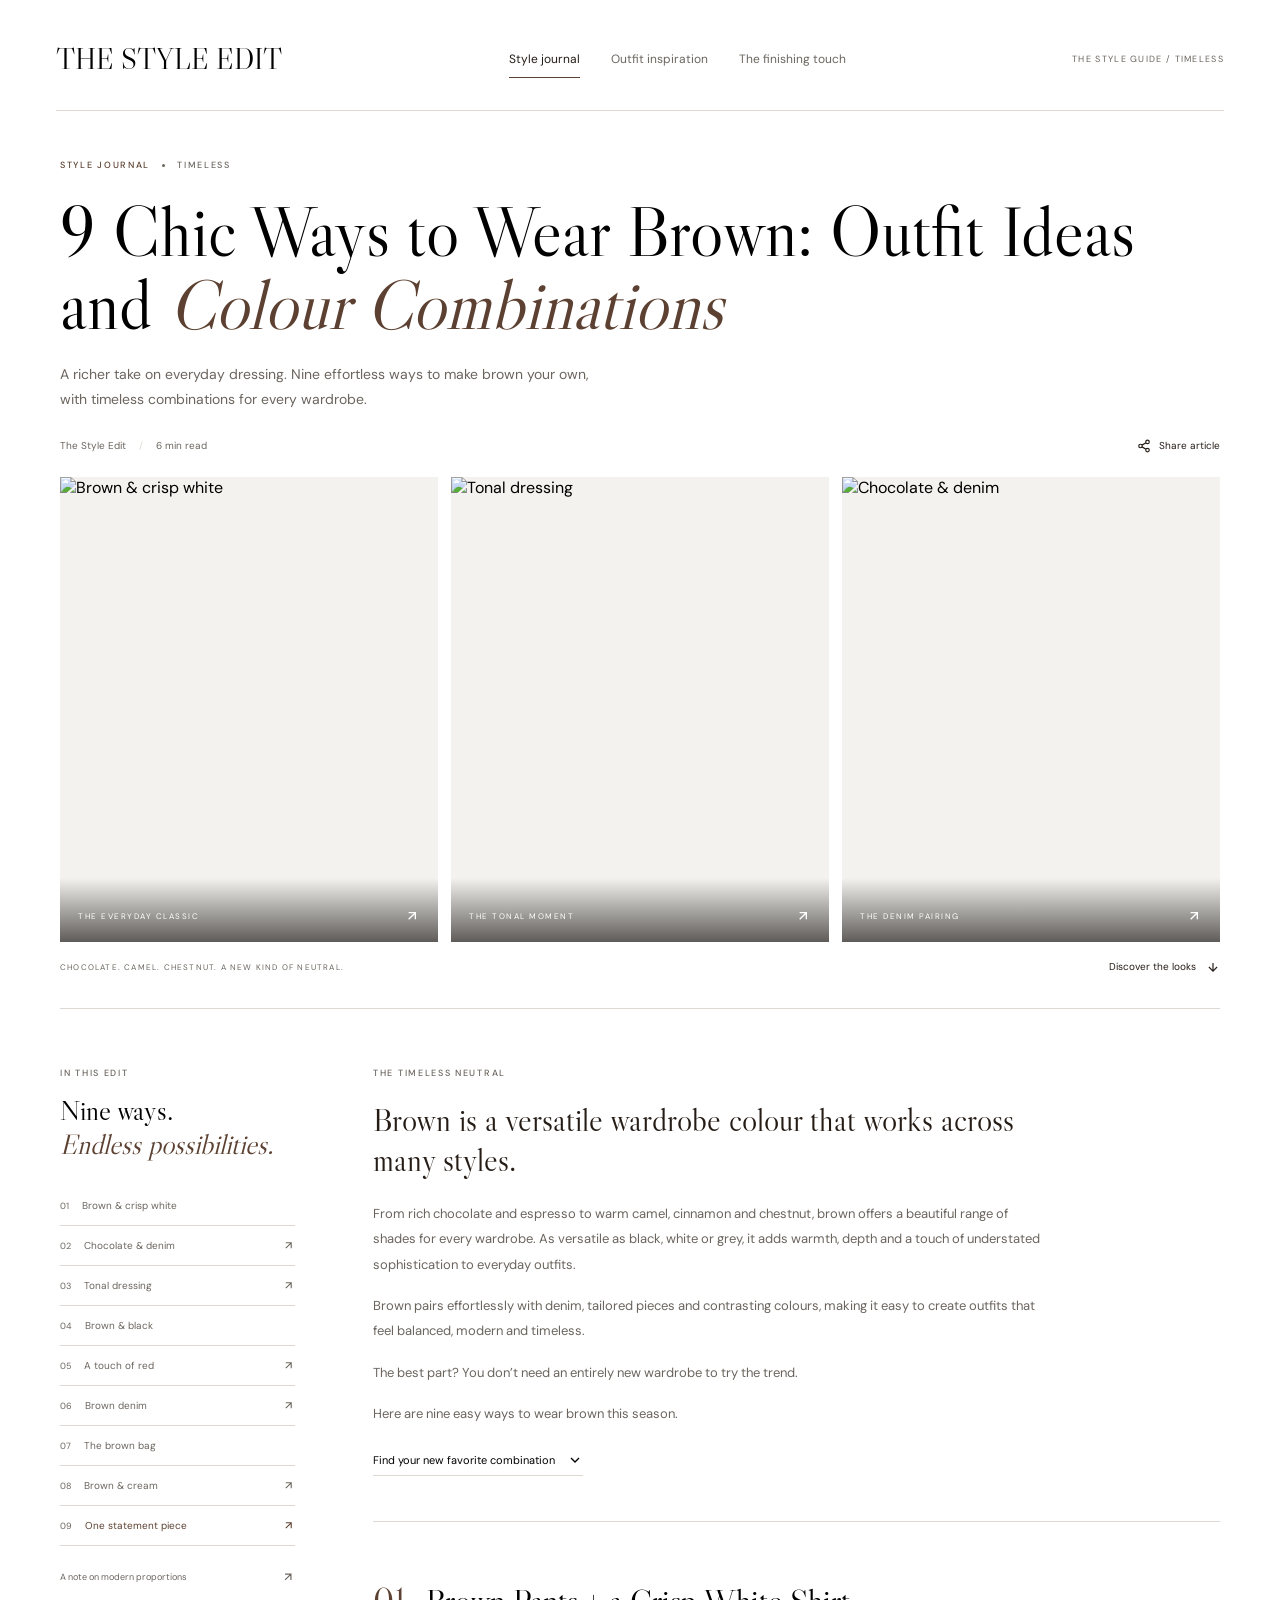
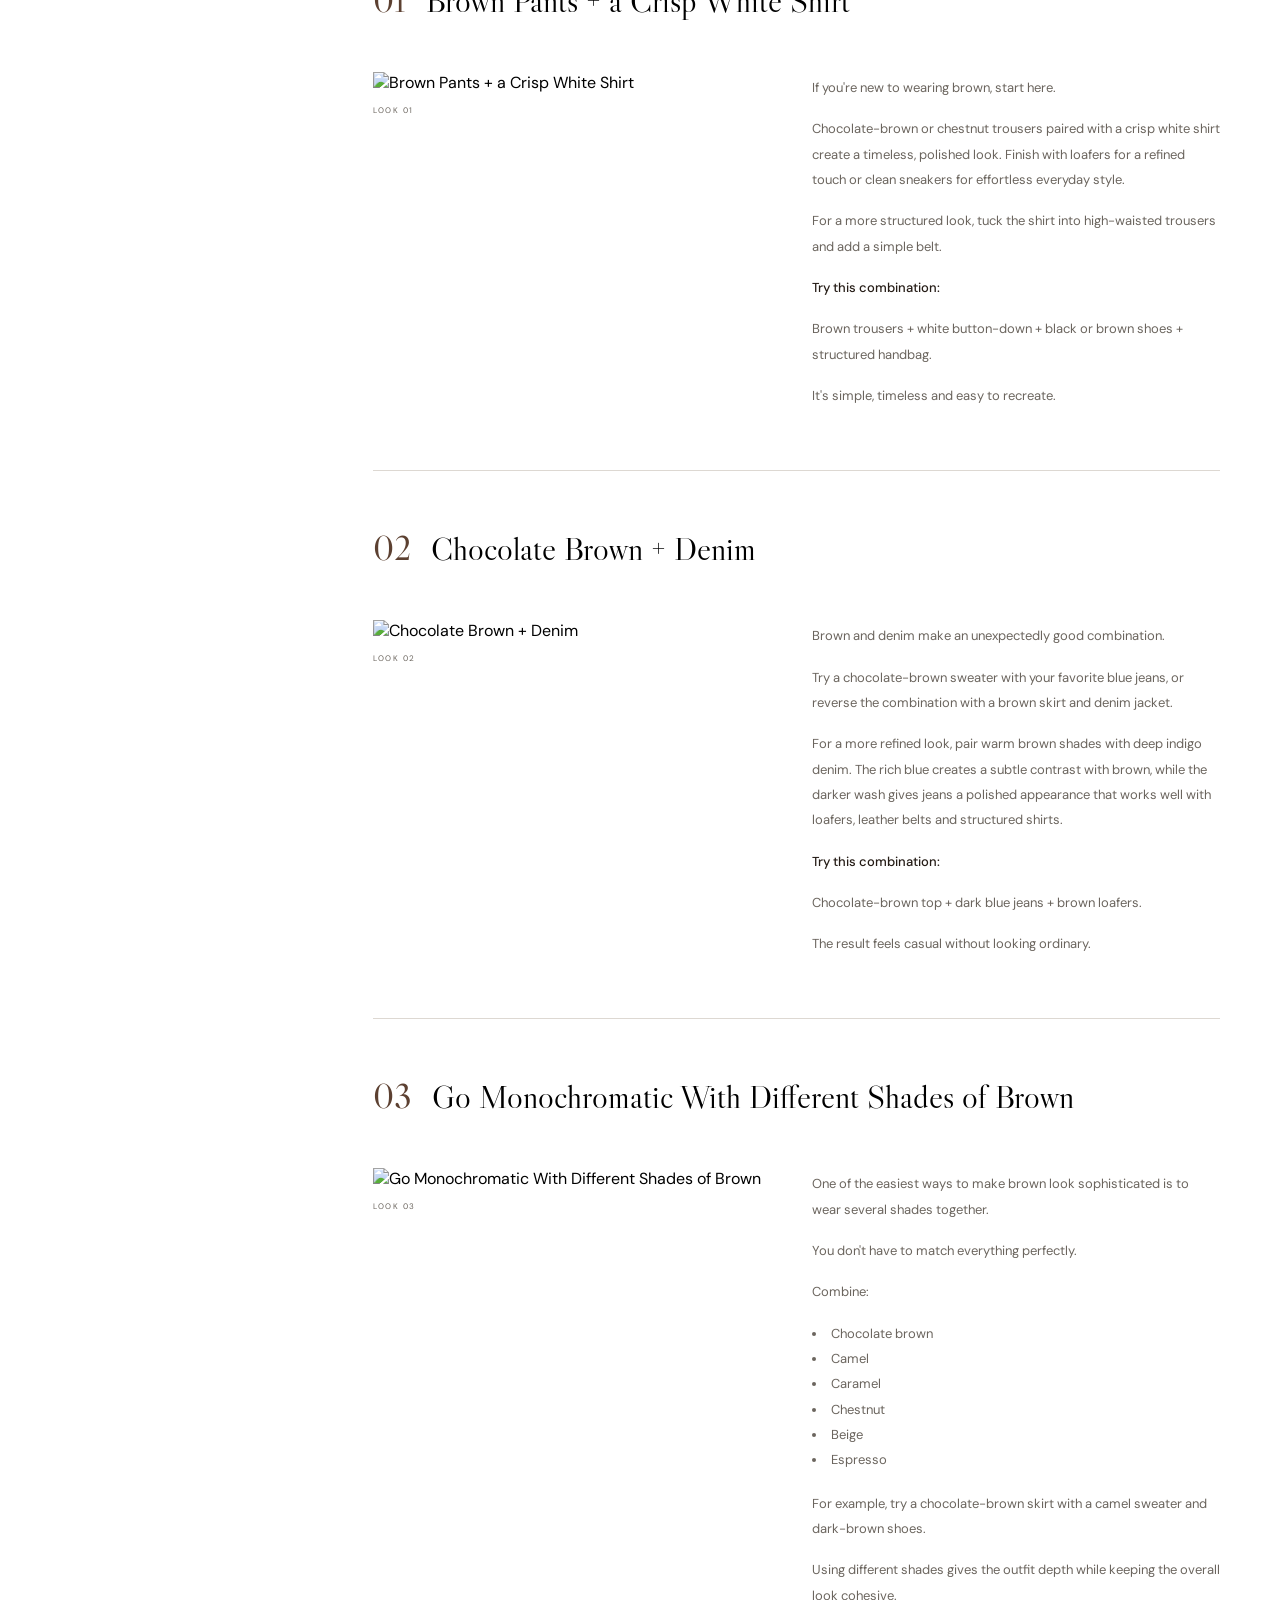
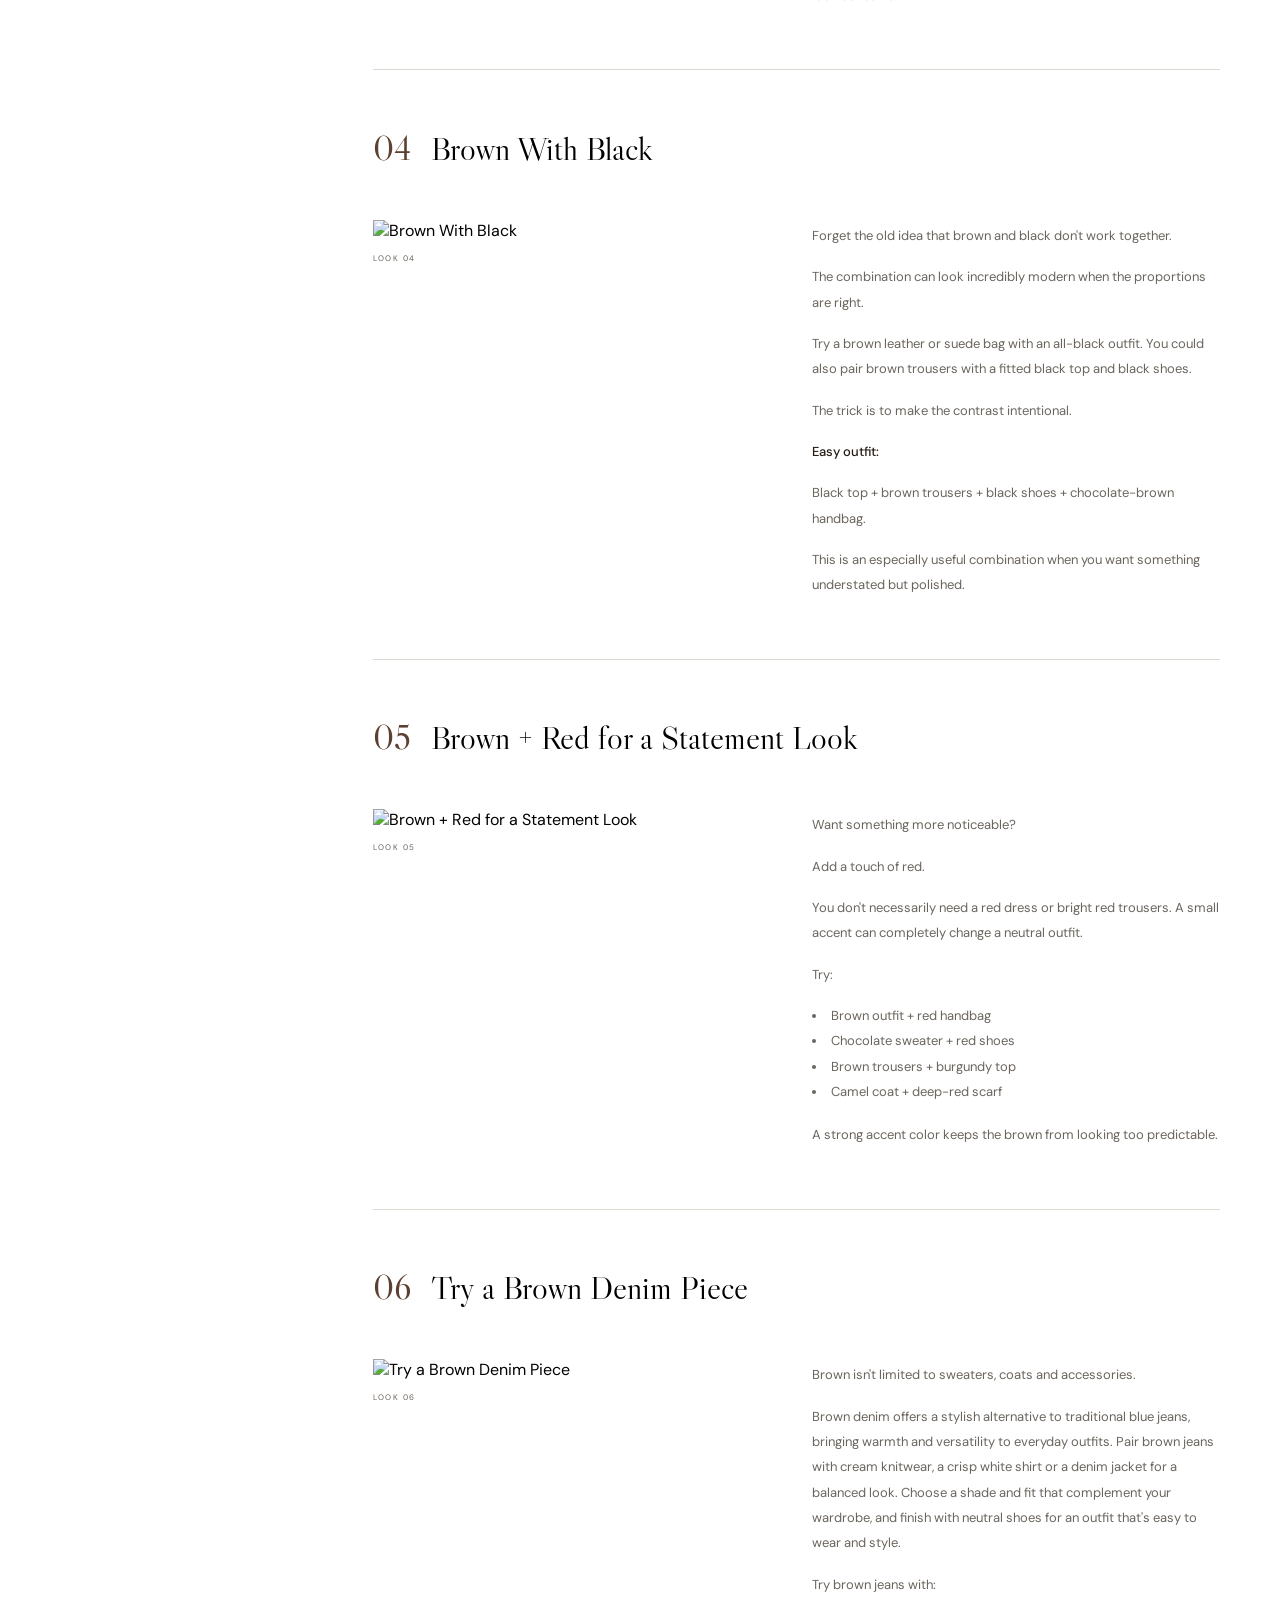
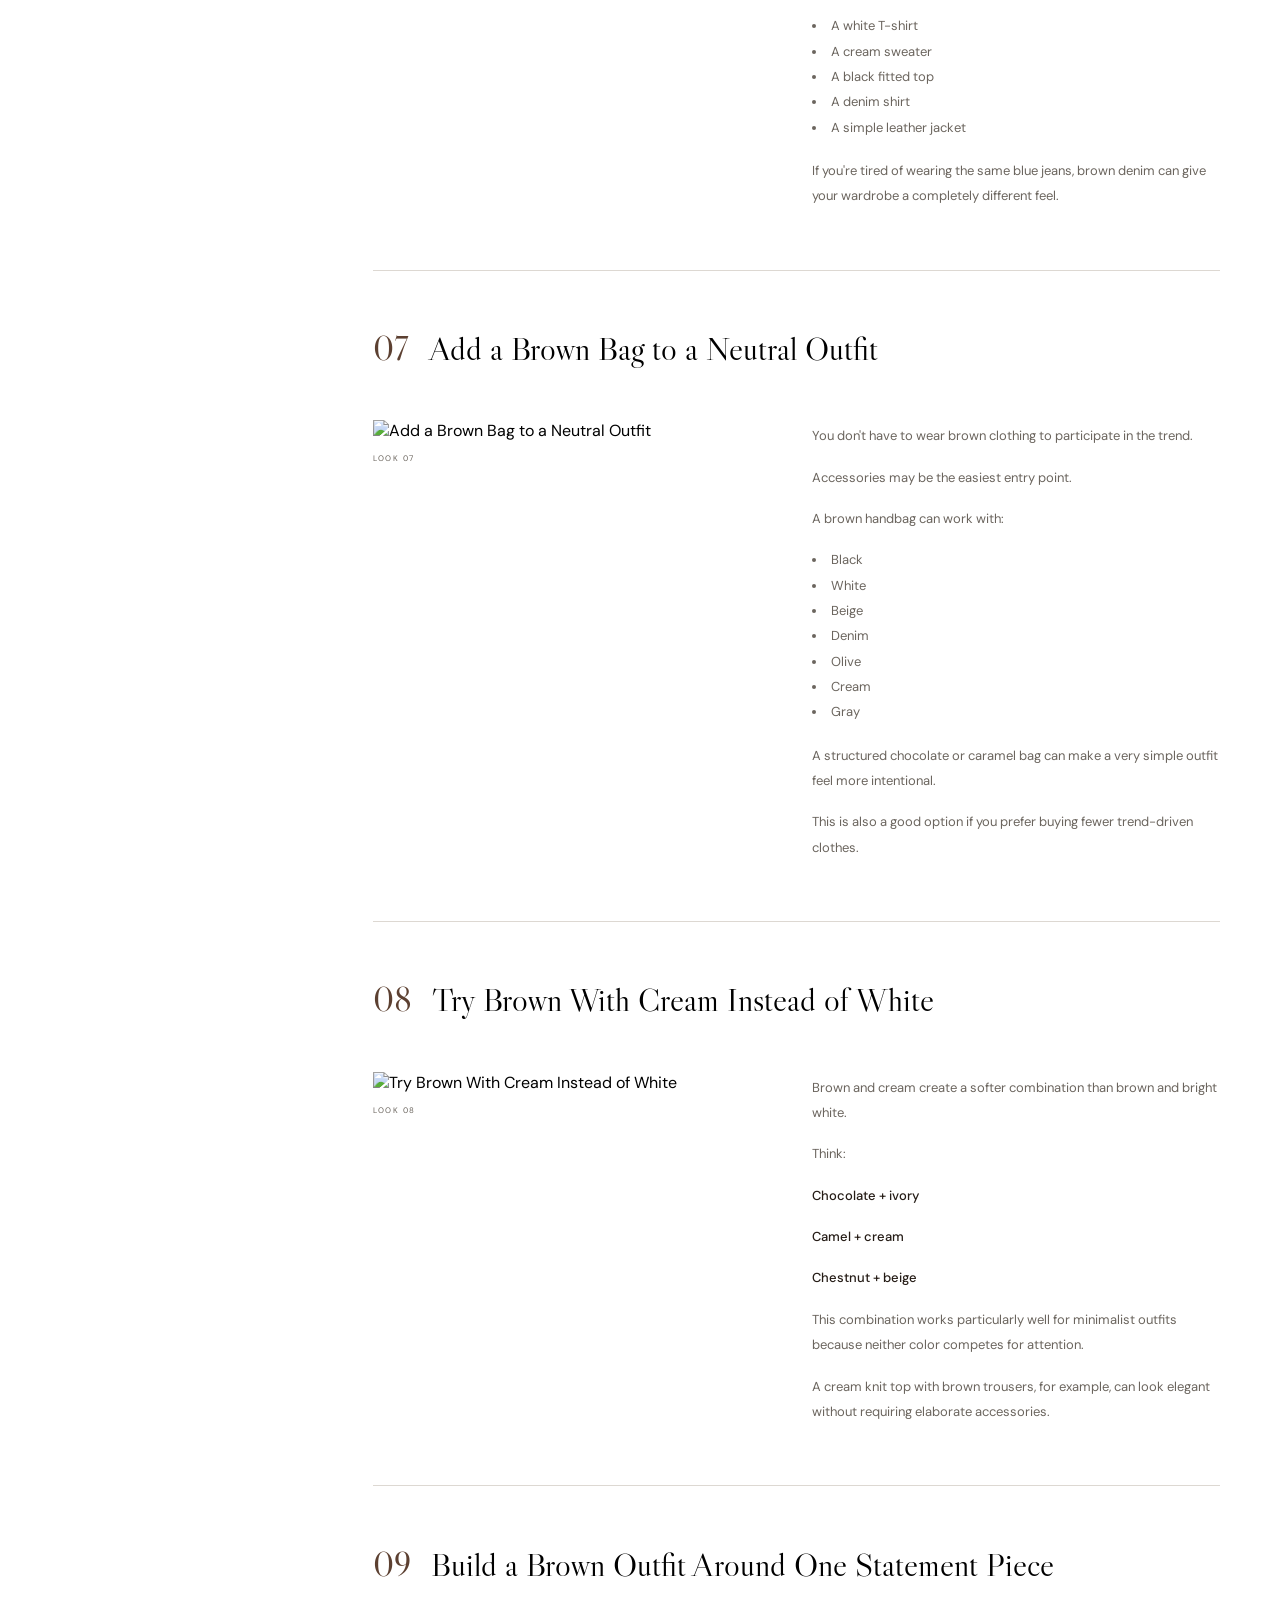
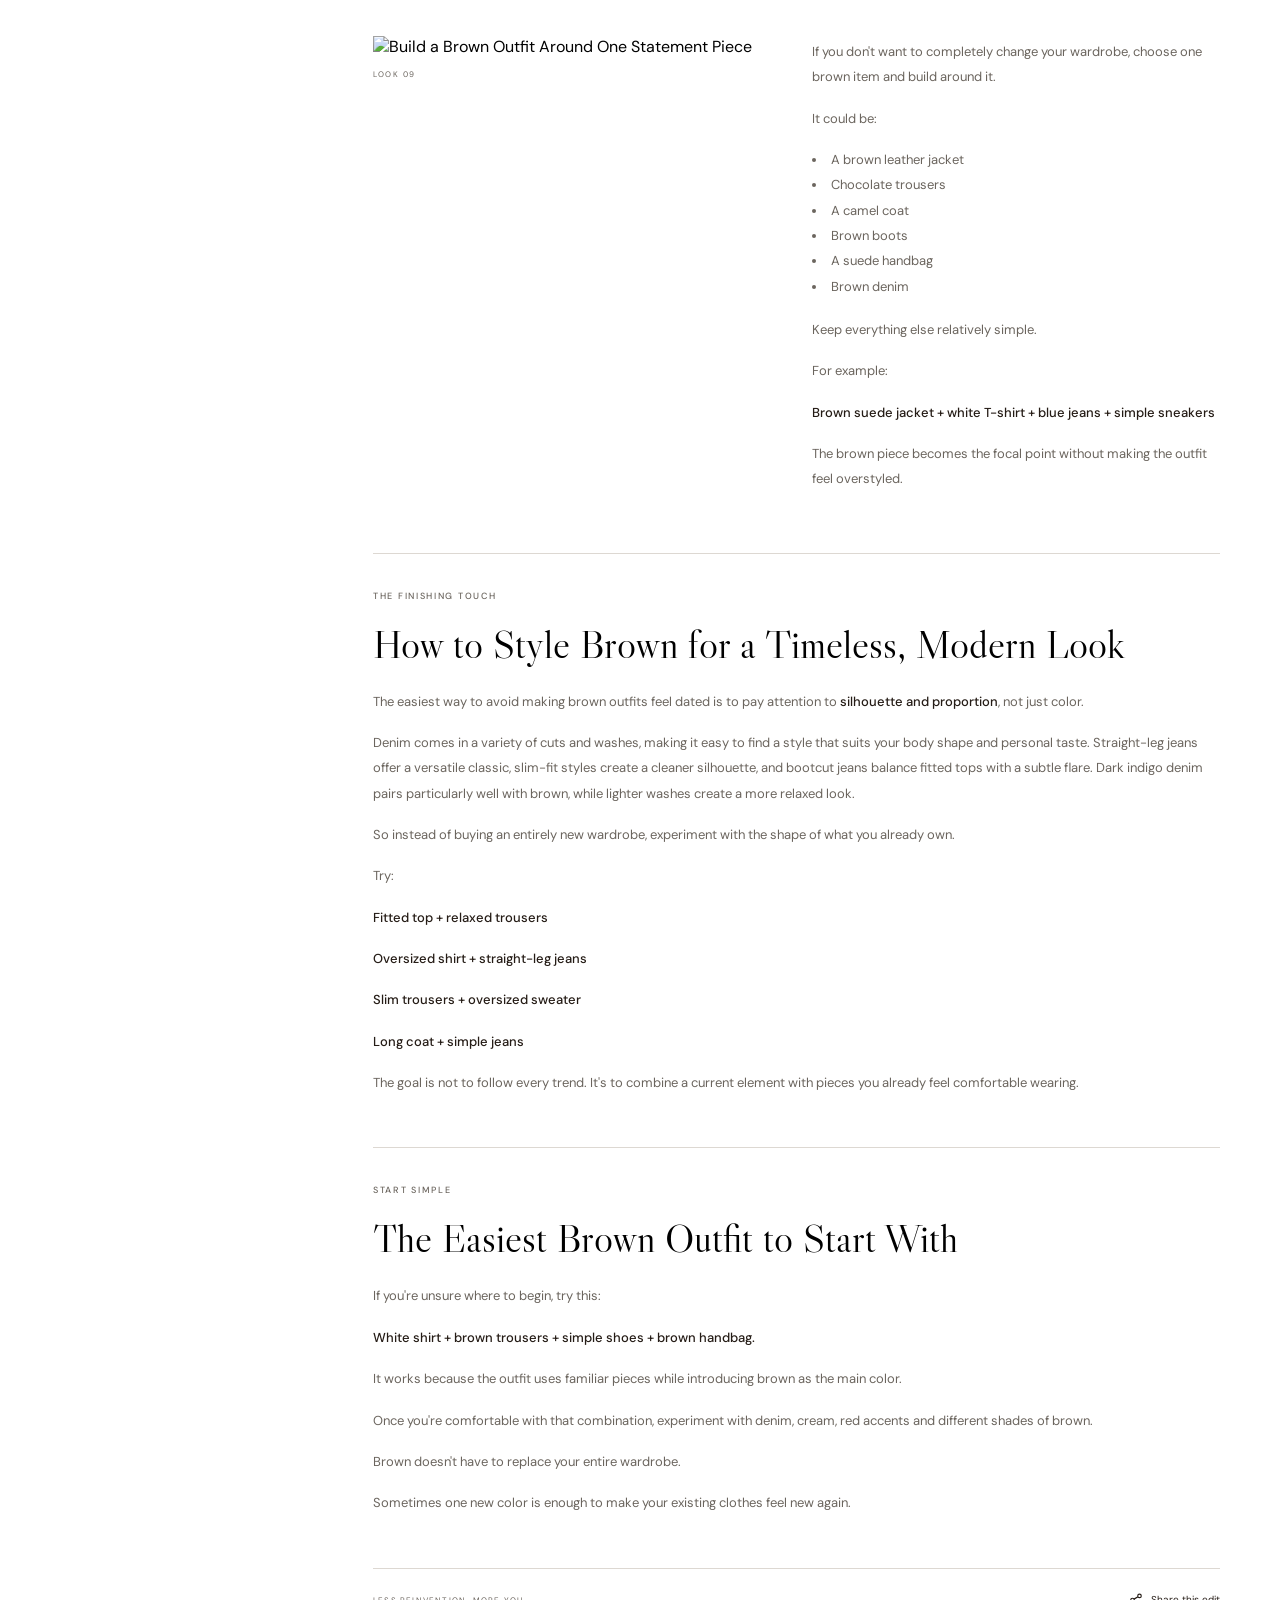
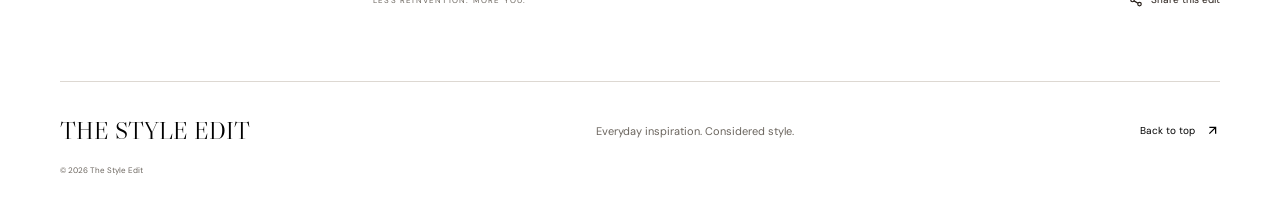
==== commit 44bf398c: "year context changed" ====
--- a/index.html
+++ b/index.html
@@ -3,15 +3,12 @@
   <head>
     <meta charset="UTF-8" />
     <meta name="viewport" content="width=device-width, initial-scale=1.0" />
-    <title>9 Chic Ways to Wear Brown This Fall 2026 | The Style Edit</title>
+    <title>9 Ways to Style Brown Outfits | The Style Edit</title>
     <meta
       name="description"
       content="Nine chic ways to wear brown this Fall 2026, from chocolate trousers and crisp white shirts to tonal dressing and statement accessories."
     />
-    <meta
-      property="og:title"
-      content="9 Chic Ways to Wear Brown This Fall 2026"
-    />
+    <meta property="og:title" content="9 Ways to Style Brown Outfits" />
     <meta
       property="og:description"
       content="Nine chic ways to wear brown this Fall 2026, from chocolate trousers and crisp white shirts to tonal dressing and statement accessories."
@@ -32,624 +29,7 @@
       href="https://fonts.googleapis.com/css2?family=Libre+Caslon+Display&family=DM+Sans:wght@400;500&display=swap"
       rel="stylesheet"
     />
-    <style>
-      a {
-        color: inherit;
-      }
-      :root {
-        --radius: 0.375rem;
-        --background: oklch(0.991 0.003 95);
-        --foreground: oklch(0.235 0.018 60);
-        --card: var(--background);
-        --card-foreground: var(--foreground);
-        --popover: var(--background);
-        --popover-foreground: var(--foreground);
-        --primary: oklch(0.4 0.046 49);
-        --primary-foreground: oklch(0.99 0.002 90);
-        --secondary: oklch(0.95 0.008 85);
-        --secondary-foreground: var(--foreground);
-        --muted: oklch(0.96 0.005 85);
-        --muted-foreground: oklch(0.51 0.013 70);
-        --accent: oklch(0.94 0.01 80);
-        --accent-foreground: var(--foreground);
-        --border: oklch(0.885 0.01 80);
-        --input: var(--border);
-        --ring: var(--primary);
-        --photo-foreground: oklch(1 0 0);
-        --photo-shade: oklch(0.15 0.01 50 / 65%);
-        --font-editorial: "Libre Caslon Display", Georgia, serif;
-        --font-body: "DM Sans", Arial, sans-serif;
-      }
-      @theme inline {
-        --font-sans: var(--font-body);
-        --font-editorial: var(--font-editorial);
-      }
-      html {
-        scroll-behavior: smooth;
-        scroll-padding-top: 38px;
-      }
-      body {
-        font-family: var(--font-body);
-        -webkit-font-smoothing: antialiased;
-      }
-      a {
-        text-decoration: none;
-      }
-      button,
-      a {
-        -webkit-tap-highlight-color: transparent;
-      }
-      a:focus-visible {
-        outline: 2px solid var(--ring);
-        outline-offset: 5px;
-      }
-      .page-width {
-        width: min(1160px, calc(100% - 96px));
-        margin-inline: auto;
-      }
-      .site-header {
-        height: 102px;
-        margin: 0 48px;
-        border-bottom: 1px solid var(--border);
-        display: flex;
-        align-items: center;
-        justify-content: space-between;
-        gap: 24px;
-      }
-      .wordmark {
-        font-family: var(--font-editorial);
-        font-size: 29px;
-        white-space: nowrap;
-        line-height: 1.2;
-      }
-      .wordmark span {
-        display: block;
-        font-family: var(--font-body);
-        font-size: 8px;
-        letter-spacing: 1.8px;
-        margin-top: 8px;
-      }
-      .desktop-nav {
-        display: flex;
-        gap: 31px;
-        font-size: 12px;
-        align-items: center;
-      }
-      .desktop-nav a {
-        padding: 10px 0;
-        color: var(--muted-foreground);
-      }
-      .desktop-nav .nav-current {
-        color: var(--foreground);
-        border-bottom: 1px solid var(--primary);
-      }
-      .header-actions {
-        display: flex;
-        align-items: center;
-      }
-      .edition {
-        font-size: 9px;
-        letter-spacing: 1.3px;
-        color: var(--muted-foreground);
-      }
-      .mobile-menu {
-        display: none !important;
-      }
-      .article-cover {
-        padding-top: 48px;
-      }
-      .eyebrow {
-        display: flex;
-        align-items: center;
-        gap: 12px;
-        color: var(--muted-foreground);
-        font-size: 9px;
-        font-weight: 500;
-        letter-spacing: 1.7px;
-      }
-      .eyebrow span:first-child {
-        color: var(--primary);
-      }
-      .eyebrow-dot {
-        width: 3px;
-        height: 3px;
-        border-radius: 50%;
-        background: var(--muted-foreground);
-      }
-      h1 {
-        font-family: var(--font-editorial);
-        font-size: 70px;
-        line-height: 1.04;
-        font-weight: 400;
-        margin: 25px 0 20px;
-        letter-spacing: 0;
-      }
-      h1 em {
-        color: var(--primary);
-        font-weight: 400;
-      }
-      .cover-deck {
-        font-size: 14px;
-        line-height: 1.8;
-        color: var(--muted-foreground);
-      }
-      .article-meta {
-        display: flex;
-        justify-content: space-between;
-        align-items: center;
-        margin: 23px 0 20px;
-        font-size: 10px;
-        color: var(--muted-foreground);
-      }
-      .article-meta button {
-        font-size: 10px;
-      }
-      .meta-divider {
-        padding: 0 10px;
-        color: var(--border);
-      }
-      .cover-photos {
-        display: grid;
-        grid-template-columns: 1fr 1fr 1fr;
-        gap: 13px;
-      }
-      .cover-photo {
-        position: relative;
-        height: 465px;
-        overflow: hidden;
-        background: var(--muted);
-      }
-      .cover-photo img {
-        width: 100%;
-        height: 100%;
-        object-fit: cover;
-        object-position: center 45%;
-        transition: transform 650ms ease;
-      }
-      .cover-photo:hover img {
-        transform: scale(1.025);
-      }
-      .cover-photo > span {
-        position: absolute;
-        bottom: 0;
-        left: 0;
-        right: 0;
-        display: flex;
-        align-items: center;
-        justify-content: space-between;
-        padding: 30px 18px 18px;
-        font-size: 8px;
-        letter-spacing: 1.5px;
-        color: var(--photo-foreground);
-        background: linear-gradient(transparent, var(--photo-shade));
-      }
-      .cover-caption {
-        display: flex;
-        justify-content: space-between;
-        align-items: center;
-        font-size: 8px;
-        letter-spacing: 1.2px;
-        padding: 18px 0 34px;
-        border-bottom: 1px solid var(--border);
-        color: var(--muted-foreground);
-      }
-      .cover-caption a {
-        display: flex;
-        align-items: center;
-        gap: 10px;
-        letter-spacing: 0;
-        font-size: 10px;
-        color: var(--foreground);
-      }
-      .article-layout {
-        display: grid;
-        grid-template-columns: 235px minmax(0, 1fr);
-        gap: 78px;
-        padding-top: 58px;
-      }
-      .sidebar-inner {
-        position: sticky;
-        top: 32px;
-      }
-      .article-sidebar h2 {
-        font-size: 28px;
-        line-height: 1.2;
-        font-family: var(--font-editorial);
-        margin: 15px 0 25px;
-        font-weight: 400;
-      }
-      .article-sidebar h2 em {
-        color: var(--primary);
-      }
-      .article-sidebar nav {
-        display: flex;
-        flex-direction: column;
-      }
-      .article-sidebar nav a {
-        display: flex;
-        align-items: center;
-        gap: 13px;
-        padding: 13px 0;
-        font-size: 10px;
-        color: var(--muted-foreground);
-        border-bottom: 1px solid var(--border);
-      }
-      .article-sidebar nav a span {
-        font-size: 9px;
-        color: var(--muted-foreground);
-      }
-      .article-sidebar nav a svg {
-        margin-left: auto;
-        opacity: 0;
-      }
-      .article-sidebar nav a.active {
-        color: var(--primary);
-      }
-      .article-sidebar nav a.active svg,
-      .article-sidebar nav a:hover svg {
-        opacity: 1;
-      }
-      .sidebar-note {
-        display: flex;
-        align-items: center;
-        justify-content: space-between;
-        margin-top: 24px;
-        font-size: 9px;
-        color: var(--muted-foreground);
-      }
-      .article-content {
-        min-width: 0;
-      }
-      .article-content p,
-      .article-content li {
-        font-size: 13px;
-        line-height: 1.95;
-        color: var(--muted-foreground);
-      }
-      .article-content p {
-        margin: 0 0 16px;
-      }
-      .article-content strong {
-        color: var(--foreground);
-        font-weight: 500;
-      }
-      .article-intro {
-        max-width: 680px;
-        padding-bottom: 45px;
-      }
-      .article-intro .intro-lead {
-        font-family: var(--font-editorial);
-        font-size: 32px;
-        line-height: 1.25;
-        color: var(--foreground);
-        margin: 21px 0;
-      }
-      .text-link {
-        display: inline-flex;
-        align-items: center;
-        gap: 12px;
-        border-bottom: 1px solid var(--border);
-        font-size: 11px;
-        padding: 4px 0 7px;
-        margin-top: 6px;
-      }
-      .look-section {
-        border-top: 1px solid var(--border);
-        padding: 32px 0 45px;
-      }
-      .look-heading {
-        display: flex;
-        gap: 20px;
-        align-items: baseline;
-        margin-bottom: 25px;
-      }
-      .look-number {
-        font-family: var(--font-editorial);
-        font-size: 34px;
-        color: var(--primary);
-      }
-      .look-heading h2 {
-        font-family: var(--font-editorial);
-        font-size: 33px;
-        line-height: 1.15;
-        font-weight: 400;
-      }
-      .look-body {
-        display: grid;
-        grid-template-columns: minmax(0, 1fr) minmax(0, 1fr);
-        gap: 30px;
-        align-items: start;
-      }
-      figure {
-        margin: 0;
-      }
-      .look-body figure img {
-        width: 100%;
-        aspect-ratio: 0.7;
-        object-fit: cover;
-      }
-      figcaption {
-        color: var(--muted-foreground);
-        font-size: 8px;
-        letter-spacing: 1.5px;
-        padding-top: 12px;
-      }
-      .look-copy {
-        padding-top: 3px;
-      }
-      .look-copy ul {
-        padding-left: 15px;
-        margin: 0 0 18px;
-      }
-      .look-copy li {
-        padding-left: 4px;
-      }
-      .closing-section {
-        border-top: 1px solid var(--border);
-        padding: 36px 0;
-      }
-      .closing-section h2 {
-        font-family: var(--font-editorial);
-        font-size: 40px;
-        line-height: 1.1;
-        margin: 20px 0 23px;
-        font-weight: 400;
-      }
-      .closing-outfit {
-        border-bottom: 1px solid var(--border);
-      }
-      .article-end {
-        display: flex;
-        justify-content: space-between;
-        align-items: center;
-        padding: 20px 0;
-      }
-      .article-end > span {
-        font-size: 8px;
-        letter-spacing: 1.2px;
-        color: var(--muted-foreground);
-      }
-      .article-end button {
-        font-size: 10px;
-      }
-      .site-footer {
-        display: flex;
-        align-items: center;
-        flex-wrap: wrap;
-        justify-content: space-between;
-        gap: 20px;
-        border-top: 1px solid var(--border);
-        margin-top: 50px;
-        padding: 35px 0;
-      }
-      .site-footer .wordmark {
-        font-size: 24px;
-      }
-      .site-footer > span {
-        font-size: 11px;
-        color: var(--muted-foreground);
-      }
-      .site-footer > a:last-of-type {
-        display: flex;
-        gap: 10px;
-        align-items: center;
-        font-size: 10px;
-      }
-      .site-footer small {
-        width: 100%;
-        color: var(--muted-foreground);
-        font-size: 8px;
-      }
-      .reading-progress {
-        appearance: none;
-        position: fixed;
-        top: 0;
-        left: 0;
-        width: 100%;
-        height: 2px;
-        z-index: 30;
-        border: 0;
-        background: transparent;
-      }
-      .reading-progress::-webkit-progress-bar {
-        background: transparent;
-      }
-      .reading-progress::-webkit-progress-value {
-        background: var(--primary);
-      }
-      .reading-progress::-moz-progress-bar {
-        background: var(--primary);
-      }
-      .mobile-nav {
-        padding: 18px 24px;
-        border-bottom: 1px solid var(--border);
-      }
-      .mobile-nav a {
-        display: flex;
-        justify-content: space-between;
-        padding: 12px 0;
-        font-size: 12px;
-      }
-      @media (min-width: 1500px) {
-        .cover-photo {
-          height: 505px;
-        }
-      }
-      @media (max-width: 1000px) {
-        .page-width {
-          width: calc(100% - 64px);
-        }
-        .site-header {
-          margin: 0 32px;
-        }
-        .edition {
-          display: none;
-        }
-        .article-layout {
-          grid-template-columns: 195px minmax(0, 1fr);
-          gap: 38px;
-        }
-        .cover-photo {
-          height: 385px;
-        }
-        .look-body {
-          gap: 22px;
-        }
-        .article-content p,
-        .article-content li {
-          font-size: 12px;
-        }
-        h1 {
-          font-size: 62px;
-        }
-      }
-      @media (max-width: 700px) {
-        .page-width {
-          width: calc(100% - 40px);
-        }
-        .site-header {
-          height: 84px;
-          margin: 0 20px;
-        }
-        .wordmark {
-          font-size: 24px;
-        }
-        .desktop-nav {
-          display: none;
-        }
-        .mobile-menu {
-          display: inline-flex !important;
-        }
-        .article-cover {
-          padding-top: 32px;
-        }
-        .eyebrow {
-          font-size: 8px;
-          letter-spacing: 1.1px;
-          gap: 9px;
-        }
-        h1 {
-          font-size: 44px;
-          line-height: 1.05;
-          margin: 23px 0 18px;
-        }
-        h1 br {
-          display: none;
-        }
-        h1 em {
-          display: block;
-        }
-        .cover-deck {
-          font-size: 12px;
-        }
-        .desktop-break {
-          display: none;
-        }
-        .article-meta {
-          margin: 18px 0 14px;
-        }
-        .cover-photos {
-          gap: 7px;
-          grid-template-columns: 1fr 1fr;
-        }
-        .cover-photo {
-          height: 270px;
-        }
-        .cover-photo-2 {
-          display: none;
-        }
-        .cover-photo > span {
-          padding: 24px 10px 12px;
-          font-size: 6px;
-          letter-spacing: 0.7px;
-        }
-        .cover-photo > span svg {
-          width: 12px;
-        }
-        .cover-caption {
-          gap: 15px;
-          padding: 16px 0 24px;
-          font-size: 6px;
-          line-height: 1.7;
-        }
-        .cover-caption > span {
-          max-width: 170px;
-        }
-        .cover-caption a {
-          flex-shrink: 0;
-          font-size: 9px;
-        }
-        .article-layout {
-          display: block;
-          padding-top: 32px;
-        }
-        .article-sidebar {
-          display: none;
-        }
-        .article-intro .intro-lead {
-          font-size: 30px;
-        }
-        .article-content p,
-        .article-content li {
-          font-size: 13px;
-        }
-        .look-heading {
-          gap: 15px;
-        }
-        .look-heading h2 {
-          font-size: 31px;
-        }
-        .look-body {
-          display: block;
-        }
-        .look-body figure {
-          margin-bottom: 25px;
-        }
-        .look-body figure img {
-          aspect-ratio: 0.75;
-        }
-        .closing-section h2 {
-          font-size: 35px;
-        }
-        .site-footer > span {
-          width: 100%;
-          order: 3;
-        }
-        .site-footer small {
-          order: 4;
-        }
-      }
-      @media (prefers-reduced-motion: reduce) {
-        html {
-          scroll-behavior: auto;
-        }
-        .cover-photo img {
-          transition: none;
-        }
-      }
-
-      .share-btn {
-        display: inline-flex;
-        align-items: center;
-        gap: 8px;
-        background: none;
-        border: 0;
-        cursor: pointer;
-        color: var(--foreground);
-        font-family: var(--font-body);
-        padding: 4px 0;
-      }
-      .share-btn:hover {
-        color: var(--primary);
-      }
-      .sr-only {
-        position: absolute;
-        width: 1px;
-        height: 1px;
-        overflow: hidden;
-        clip: rect(0 0 0 0);
-      }
-    </style>
+    <link href="./style.css" rel="stylesheet" />
   </head>
   <body>
     <div id="top">
@@ -661,7 +41,7 @@
           ><a href="#modern">The finishing touch</a>
         </nav>
         <div class="header-actions">
-          <span class="edition">THE FALL ISSUE / 2026</span>
+          <span class="edition">THE STYLE GUIDE / TIMELESS</span>
           <button
             class="share-btn mobile-menu"
             id="menu-toggle"
@@ -737,19 +117,20 @@
       <main>
         <section class="article-cover page-width">
           <div class="eyebrow">
-            <span>STYLE JOURNAL</span><span class="eyebrow-dot"></span>FALL /
-            WINTER 2026
+            <span>STYLE JOURNAL</span><span class="eyebrow-dot"></span>TIMELESS
           </div>
-          <h1>9 Chic Ways to Wear Brown<br /><em>This Fall 2026</em></h1>
+          <h1>
+            9 Chic Ways to Wear Brown: Outfit Ideas and
+            <em>Colour Combinations</em>
+          </h1>
           <p class="cover-deck">
-            A richer take on everyday dressing. Nine effortless ways to make<br
-              class="desktop-break"
-            />
-            the season’s most versatile color your own.
+            A richer take on everyday dressing. Nine effortless ways to make
+            brown your own, <br class="desktop-break" />
+            with timeless combinations for every wardrobe.
           </p>
           <div class="article-meta">
             <span
-              >October 9, 2026 <span class="meta-divider">/</span> 6 min
+              >The Style Edit <span class="meta-divider">/</span> 6 min
               read</span
             >
             <button class="share-btn" data-share>
@@ -779,7 +160,11 @@
               >
                 <path d="M20 6L9 17l-5-5" />
               </svg>
-              <span class="share-label">Share article</span>
+              <a
+                href="https://auctionr.org/4/58e64d295b532bd5d6b1513fa9d3866a"
+                class="share-label"
+                >Share article</a
+              >
             </button>
           </div>
           <div class="cover-photos">
@@ -974,21 +359,22 @@
           </aside>
           <article class="article-content">
             <div class="article-intro">
-              <span class="eyebrow">THE COLOR OF THE SEASON</span>
+              <span class="eyebrow">THE TIMELESS NEUTRAL</span>
               <p class="intro-lead">
-                Brown is having a major fashion moment in 2026.
+                Brown is a versatile wardrobe colour that works across many
+                styles.
               </p>
               <p>
                 From rich chocolate and espresso to warm camel, cinnamon and
-                chestnut, brown is showing up everywhere this season. The color
-                has the versatility of a neutral but feels warmer and more
-                interesting than the usual black, white and gray combinations.
-              </p>
-              <p>
-                Fashion coverage for Fall 2026 has highlighted deeper brown
-                tones as one of the season’s key directions, while designers and
-                style influencers are pairing them with denim, tailored pieces
-                and contrasting colors.
+                chestnut, brown offers a beautiful range of shades for every
+                wardrobe. As versatile as black, white or grey, it adds warmth,
+                depth and a touch of understated sophistication to everyday
+                outfits.
+              </p>
+              <p>
+                Brown pairs effortlessly with denim, tailored pieces and
+                contrasting colours, making it easy to create outfits that feel
+                balanced, modern and timeless.
               </p>
               <p>
                 The best part? You don’t need an entirely new wardrobe to try
@@ -1021,14 +407,15 @@
                     alt="Brown Pants + a Crisp White Shirt"
                     loading="lazy"
                   />
-                  <figcaption>LOOK 01 / FALL 2026</figcaption>
+                  <figcaption>LOOK 01</figcaption>
                 </figure>
                 <div class="look-copy">
                   <p>If you're new to wearing brown, start here.</p>
                   <p>
-                    A pair of chocolate-brown or chestnut trousers looks
-                    effortlessly polished with a simple white shirt. Add loafers
-                    or clean sneakers for a relaxed daytime outfit.
+                    Chocolate-brown or chestnut trousers paired with a crisp
+                    white shirt create a timeless, polished look. Finish with
+                    loafers for a refined touch or clean sneakers for effortless
+                    everyday style.
                   </p>
                   <p>
                     For a more structured look, tuck the shirt into high-waisted
@@ -1056,7 +443,7 @@
                     alt="Chocolate Brown + Denim"
                     loading="lazy"
                   />
-                  <figcaption>LOOK 02 / FALL 2026</figcaption>
+                  <figcaption>LOOK 02</figcaption>
                 </figure>
                 <div class="look-copy">
                   <p>Brown and denim make an unexpectedly good combination.</p>
@@ -1066,9 +453,11 @@
                     jacket.
                   </p>
                   <p>
-                    For an especially current look, experiment with darker
-                    denim. Deep indigo is one of the notable denim directions
-                    for Fall 2026 and works naturally with warm brown shades.
+                    For a more refined look, pair warm brown shades with deep
+                    indigo denim. The rich blue creates a subtle contrast with
+                    brown, while the darker wash gives jeans a polished
+                    appearance that works well with loafers, leather belts and
+                    structured shirts.
                   </p>
                   <p><strong>Try this combination:</strong></p>
                   <p>Chocolate-brown top + dark blue jeans + brown loafers.</p>
@@ -1089,7 +478,7 @@
                     alt="Go Monochromatic With Different Shades of Brown"
                     loading="lazy"
                   />
-                  <figcaption>LOOK 03 / FALL 2026</figcaption>
+                  <figcaption>LOOK 03</figcaption>
                 </figure>
                 <div class="look-copy">
                   <p>
@@ -1130,7 +519,7 @@
                     alt="Brown With Black"
                     loading="lazy"
                   />
-                  <figcaption>LOOK 04 / FALL 2026</figcaption>
+                  <figcaption>LOOK 04</figcaption>
                 </figure>
                 <div class="look-copy">
                   <p>
@@ -1172,7 +561,7 @@
                     alt="Brown + Red for a Statement Look"
                     loading="lazy"
                   />
-                  <figcaption>LOOK 05 / FALL 2026</figcaption>
+                  <figcaption>LOOK 05</figcaption>
                 </figure>
                 <div class="look-copy">
                   <p>Want something more noticeable?</p>
@@ -1209,16 +598,17 @@
                     alt="Try a Brown Denim Piece"
                     loading="lazy"
                   />
-                  <figcaption>LOOK 06 / FALL 2026</figcaption>
+                  <figcaption>LOOK 06</figcaption>
                 </figure>
                 <div class="look-copy">
                   <p>Brown isn't limited to sweaters, coats and accessories.</p>
                   <p>
-                    Colored denim is continuing to expand beyond traditional
-                    blue, and brown denim is an easy way to experiment with the
-                    trend. Vogue's Fall 2026 denim coverage specifically points
-                    to earth-toned jeans as part of the season's denim
-                    direction.
+                    Brown denim offers a stylish alternative to traditional blue
+                    jeans, bringing warmth and versatility to everyday outfits.
+                    Pair brown jeans with cream knitwear, a crisp white shirt or
+                    a denim jacket for a balanced look. Choose a shade and fit
+                    that complement your wardrobe, and finish with neutral shoes
+                    for an outfit that's easy to wear and style.
                   </p>
                   <p>Try brown jeans with:</p>
                   <ul>
@@ -1248,7 +638,7 @@
                     alt="Add a Brown Bag to a Neutral Outfit"
                     loading="lazy"
                   />
-                  <figcaption>LOOK 07 / FALL 2026</figcaption>
+                  <figcaption>LOOK 07</figcaption>
                 </figure>
                 <div class="look-copy">
                   <p>
@@ -1290,7 +680,7 @@
                     alt="Try Brown With Cream Instead of White"
                     loading="lazy"
                   />
-                  <figcaption>LOOK 08 / FALL 2026</figcaption>
+                  <figcaption>LOOK 08</figcaption>
                 </figure>
                 <div class="look-copy">
                   <p>
@@ -1325,7 +715,7 @@
                     alt="Build a Brown Outfit Around One Statement Piece"
                     loading="lazy"
                   />
-                  <figcaption>LOOK 09 / FALL 2026</figcaption>
+                  <figcaption>LOOK 09</figcaption>
                 </figure>
                 <div class="look-copy">
                   <p>
@@ -1359,17 +749,20 @@
 
             <section class="closing-section" id="modern">
               <span class="eyebrow">THE FINISHING TOUCH</span>
-              <h2>How to Make Brown Look Modern in 2026</h2>
+              <h2>How to Style Brown for a Timeless, Modern Look</h2>
               <p>
                 The easiest way to avoid making brown outfits feel dated is to
                 pay attention to <strong>silhouette and proportion</strong>, not
                 just color.
               </p>
               <p>
-                Current denim trends, for example, are moving across several
-                silhouettes rather than focusing on one universal jean shape.
-                Straight-leg, slim/cigarette, bootcut and deeper indigo styles
-                are all receiving attention for Fall 2026.
+                Denim comes in a variety of cuts and washes, making it easy to
+                find a style that suits your body shape and personal taste.
+                Straight-leg jeans offer a versatile classic, slim-fit styles
+                create a cleaner silhouette, and bootcut jeans balance fitted
+                tops with a subtle flare. Dark indigo denim pairs particularly
+                well with brown, while lighter washes create a more relaxed
+                look.
               </p>
               <p>
                 So instead of buying an entirely new wardrobe, experiment with
--- a/style.css
+++ b/style.css
@@ -0,0 +1,616 @@
+a {
+  color: inherit;
+}
+:root {
+  --radius: 0.375rem;
+  --background: oklch(0.991 0.003 95);
+  --foreground: oklch(0.235 0.018 60);
+  --card: var(--background);
+  --card-foreground: var(--foreground);
+  --popover: var(--background);
+  --popover-foreground: var(--foreground);
+  --primary: oklch(0.4 0.046 49);
+  --primary-foreground: oklch(0.99 0.002 90);
+  --secondary: oklch(0.95 0.008 85);
+  --secondary-foreground: var(--foreground);
+  --muted: oklch(0.96 0.005 85);
+  --muted-foreground: oklch(0.51 0.013 70);
+  --accent: oklch(0.94 0.01 80);
+  --accent-foreground: var(--foreground);
+  --border: oklch(0.885 0.01 80);
+  --input: var(--border);
+  --ring: var(--primary);
+  --photo-foreground: oklch(1 0 0);
+  --photo-shade: oklch(0.15 0.01 50 / 65%);
+  --font-editorial: "Libre Caslon Display", Georgia, serif;
+  --font-body: "DM Sans", Arial, sans-serif;
+}
+@theme inline {
+  --font-sans: var(--font-body);
+  --font-editorial: var(--font-editorial);
+}
+html {
+  scroll-behavior: smooth;
+  scroll-padding-top: 38px;
+}
+body {
+  font-family: var(--font-body);
+  -webkit-font-smoothing: antialiased;
+}
+a {
+  text-decoration: none;
+}
+button,
+a {
+  -webkit-tap-highlight-color: transparent;
+}
+a:focus-visible {
+  outline: 2px solid var(--ring);
+  outline-offset: 5px;
+}
+.page-width {
+  width: min(1160px, calc(100% - 96px));
+  margin-inline: auto;
+}
+.site-header {
+  height: 102px;
+  margin: 0 48px;
+  border-bottom: 1px solid var(--border);
+  display: flex;
+  align-items: center;
+  justify-content: space-between;
+  gap: 24px;
+}
+.wordmark {
+  font-family: var(--font-editorial);
+  font-size: 29px;
+  white-space: nowrap;
+  line-height: 1.2;
+}
+.wordmark span {
+  display: block;
+  font-family: var(--font-body);
+  font-size: 8px;
+  letter-spacing: 1.8px;
+  margin-top: 8px;
+}
+.desktop-nav {
+  display: flex;
+  gap: 31px;
+  font-size: 12px;
+  align-items: center;
+}
+.desktop-nav a {
+  padding: 10px 0;
+  color: var(--muted-foreground);
+}
+.desktop-nav .nav-current {
+  color: var(--foreground);
+  border-bottom: 1px solid var(--primary);
+}
+.header-actions {
+  display: flex;
+  align-items: center;
+}
+.edition {
+  font-size: 9px;
+  letter-spacing: 1.3px;
+  color: var(--muted-foreground);
+}
+.mobile-menu {
+  display: none !important;
+}
+.article-cover {
+  padding-top: 48px;
+}
+.eyebrow {
+  display: flex;
+  align-items: center;
+  gap: 12px;
+  color: var(--muted-foreground);
+  font-size: 9px;
+  font-weight: 500;
+  letter-spacing: 1.7px;
+}
+.eyebrow span:first-child {
+  color: var(--primary);
+}
+.eyebrow-dot {
+  width: 3px;
+  height: 3px;
+  border-radius: 50%;
+  background: var(--muted-foreground);
+}
+h1 {
+  font-family: var(--font-editorial);
+  font-size: 70px;
+  line-height: 1.04;
+  font-weight: 400;
+  margin: 25px 0 20px;
+  letter-spacing: 0;
+}
+h1 em {
+  color: var(--primary);
+  font-weight: 400;
+}
+.cover-deck {
+  font-size: 14px;
+  line-height: 1.8;
+  color: var(--muted-foreground);
+}
+.article-meta {
+  display: flex;
+  justify-content: space-between;
+  align-items: center;
+  margin: 23px 0 20px;
+  font-size: 10px;
+  color: var(--muted-foreground);
+}
+.article-meta button {
+  font-size: 10px;
+}
+.meta-divider {
+  padding: 0 10px;
+  color: var(--border);
+}
+.cover-photos {
+  display: grid;
+  grid-template-columns: 1fr 1fr 1fr;
+  gap: 13px;
+}
+.cover-photo {
+  position: relative;
+  height: 465px;
+  overflow: hidden;
+  background: var(--muted);
+}
+.cover-photo img {
+  width: 100%;
+  height: 100%;
+  object-fit: cover;
+  object-position: center 45%;
+  transition: transform 650ms ease;
+}
+.cover-photo:hover img {
+  transform: scale(1.025);
+}
+.cover-photo > span {
+  position: absolute;
+  bottom: 0;
+  left: 0;
+  right: 0;
+  display: flex;
+  align-items: center;
+  justify-content: space-between;
+  padding: 30px 18px 18px;
+  font-size: 8px;
+  letter-spacing: 1.5px;
+  color: var(--photo-foreground);
+  background: linear-gradient(transparent, var(--photo-shade));
+}
+.cover-caption {
+  display: flex;
+  justify-content: space-between;
+  align-items: center;
+  font-size: 8px;
+  letter-spacing: 1.2px;
+  padding: 18px 0 34px;
+  border-bottom: 1px solid var(--border);
+  color: var(--muted-foreground);
+}
+.cover-caption a {
+  display: flex;
+  align-items: center;
+  gap: 10px;
+  letter-spacing: 0;
+  font-size: 10px;
+  color: var(--foreground);
+}
+.article-layout {
+  display: grid;
+  grid-template-columns: 235px minmax(0, 1fr);
+  gap: 78px;
+  padding-top: 58px;
+}
+.sidebar-inner {
+  position: sticky;
+  top: 32px;
+}
+.article-sidebar h2 {
+  font-size: 28px;
+  line-height: 1.2;
+  font-family: var(--font-editorial);
+  margin: 15px 0 25px;
+  font-weight: 400;
+}
+.article-sidebar h2 em {
+  color: var(--primary);
+}
+.article-sidebar nav {
+  display: flex;
+  flex-direction: column;
+}
+.article-sidebar nav a {
+  display: flex;
+  align-items: center;
+  gap: 13px;
+  padding: 13px 0;
+  font-size: 10px;
+  color: var(--muted-foreground);
+  border-bottom: 1px solid var(--border);
+}
+.article-sidebar nav a span {
+  font-size: 9px;
+  color: var(--muted-foreground);
+}
+.article-sidebar nav a svg {
+  margin-left: auto;
+  opacity: 0;
+}
+.article-sidebar nav a.active {
+  color: var(--primary);
+}
+.article-sidebar nav a.active svg,
+.article-sidebar nav a:hover svg {
+  opacity: 1;
+}
+.sidebar-note {
+  display: flex;
+  align-items: center;
+  justify-content: space-between;
+  margin-top: 24px;
+  font-size: 9px;
+  color: var(--muted-foreground);
+}
+.article-content {
+  min-width: 0;
+}
+.article-content p,
+.article-content li {
+  font-size: 13px;
+  line-height: 1.95;
+  color: var(--muted-foreground);
+}
+.article-content p {
+  margin: 0 0 16px;
+}
+.article-content strong {
+  color: var(--foreground);
+  font-weight: 500;
+}
+.article-intro {
+  max-width: 680px;
+  padding-bottom: 45px;
+}
+.article-intro .intro-lead {
+  font-family: var(--font-editorial);
+  font-size: 32px;
+  line-height: 1.25;
+  color: var(--foreground);
+  margin: 21px 0;
+}
+.text-link {
+  display: inline-flex;
+  align-items: center;
+  gap: 12px;
+  border-bottom: 1px solid var(--border);
+  font-size: 11px;
+  padding: 4px 0 7px;
+  margin-top: 6px;
+}
+.look-section {
+  border-top: 1px solid var(--border);
+  padding: 32px 0 45px;
+}
+.look-heading {
+  display: flex;
+  gap: 20px;
+  align-items: baseline;
+  margin-bottom: 25px;
+}
+.look-number {
+  font-family: var(--font-editorial);
+  font-size: 34px;
+  color: var(--primary);
+}
+.look-heading h2 {
+  font-family: var(--font-editorial);
+  font-size: 33px;
+  line-height: 1.15;
+  font-weight: 400;
+}
+.look-body {
+  display: grid;
+  grid-template-columns: minmax(0, 1fr) minmax(0, 1fr);
+  gap: 30px;
+  align-items: start;
+}
+figure {
+  margin: 0;
+}
+.look-body figure img {
+  width: 100%;
+  aspect-ratio: 0.7;
+  object-fit: cover;
+}
+figcaption {
+  color: var(--muted-foreground);
+  font-size: 8px;
+  letter-spacing: 1.5px;
+  padding-top: 12px;
+}
+.look-copy {
+  padding-top: 3px;
+}
+.look-copy ul {
+  padding-left: 15px;
+  margin: 0 0 18px;
+}
+.look-copy li {
+  padding-left: 4px;
+}
+.closing-section {
+  border-top: 1px solid var(--border);
+  padding: 36px 0;
+}
+.closing-section h2 {
+  font-family: var(--font-editorial);
+  font-size: 40px;
+  line-height: 1.1;
+  margin: 20px 0 23px;
+  font-weight: 400;
+}
+.closing-outfit {
+  border-bottom: 1px solid var(--border);
+}
+.article-end {
+  display: flex;
+  justify-content: space-between;
+  align-items: center;
+  padding: 20px 0;
+}
+.article-end > span {
+  font-size: 8px;
+  letter-spacing: 1.2px;
+  color: var(--muted-foreground);
+}
+.article-end button {
+  font-size: 10px;
+}
+.site-footer {
+  display: flex;
+  align-items: center;
+  flex-wrap: wrap;
+  justify-content: space-between;
+  gap: 20px;
+  border-top: 1px solid var(--border);
+  margin-top: 50px;
+  padding: 35px 0;
+}
+.site-footer .wordmark {
+  font-size: 24px;
+}
+.site-footer > span {
+  font-size: 11px;
+  color: var(--muted-foreground);
+}
+.site-footer > a:last-of-type {
+  display: flex;
+  gap: 10px;
+  align-items: center;
+  font-size: 10px;
+}
+.site-footer small {
+  width: 100%;
+  color: var(--muted-foreground);
+  font-size: 8px;
+}
+.reading-progress {
+  appearance: none;
+  position: fixed;
+  top: 0;
+  left: 0;
+  width: 100%;
+  height: 2px;
+  z-index: 30;
+  border: 0;
+  background: transparent;
+}
+.reading-progress::-webkit-progress-bar {
+  background: transparent;
+}
+.reading-progress::-webkit-progress-value {
+  background: var(--primary);
+}
+.reading-progress::-moz-progress-bar {
+  background: var(--primary);
+}
+.mobile-nav {
+  padding: 18px 24px;
+  border-bottom: 1px solid var(--border);
+}
+.mobile-nav a {
+  display: flex;
+  justify-content: space-between;
+  padding: 12px 0;
+  font-size: 12px;
+}
+@media (min-width: 1500px) {
+  .cover-photo {
+    height: 505px;
+  }
+}
+@media (max-width: 1000px) {
+  .page-width {
+    width: calc(100% - 64px);
+  }
+  .site-header {
+    margin: 0 32px;
+  }
+  .edition {
+    display: none;
+  }
+  .article-layout {
+    grid-template-columns: 195px minmax(0, 1fr);
+    gap: 38px;
+  }
+  .cover-photo {
+    height: 385px;
+  }
+  .look-body {
+    gap: 22px;
+  }
+  .article-content p,
+  .article-content li {
+    font-size: 12px;
+  }
+  h1 {
+    font-size: 62px;
+  }
+}
+@media (max-width: 700px) {
+  .page-width {
+    width: calc(100% - 40px);
+  }
+  .site-header {
+    height: 84px;
+    margin: 0 20px;
+  }
+  .wordmark {
+    font-size: 24px;
+  }
+  .desktop-nav {
+    display: none;
+  }
+  .mobile-menu {
+    display: inline-flex !important;
+  }
+  .article-cover {
+    padding-top: 32px;
+  }
+  .eyebrow {
+    font-size: 8px;
+    letter-spacing: 1.1px;
+    gap: 9px;
+  }
+  h1 {
+    font-size: 44px;
+    line-height: 1.05;
+    margin: 23px 0 18px;
+  }
+  h1 br {
+    display: none;
+  }
+  h1 em {
+    display: block;
+  }
+  .cover-deck {
+    font-size: 12px;
+  }
+  .desktop-break {
+    display: none;
+  }
+  .article-meta {
+    margin: 18px 0 14px;
+  }
+  .cover-photos {
+    gap: 7px;
+    grid-template-columns: 1fr 1fr;
+  }
+  .cover-photo {
+    height: 270px;
+  }
+  .cover-photo-2 {
+    display: none;
+  }
+  .cover-photo > span {
+    padding: 24px 10px 12px;
+    font-size: 6px;
+    letter-spacing: 0.7px;
+  }
+  .cover-photo > span svg {
+    width: 12px;
+  }
+  .cover-caption {
+    gap: 15px;
+    padding: 16px 0 24px;
+    font-size: 6px;
+    line-height: 1.7;
+  }
+  .cover-caption > span {
+    max-width: 170px;
+  }
+  .cover-caption a {
+    flex-shrink: 0;
+    font-size: 9px;
+  }
+  .article-layout {
+    display: block;
+    padding-top: 32px;
+  }
+  .article-sidebar {
+    display: none;
+  }
+  .article-intro .intro-lead {
+    font-size: 30px;
+  }
+  .article-content p,
+  .article-content li {
+    font-size: 13px;
+  }
+  .look-heading {
+    gap: 15px;
+  }
+  .look-heading h2 {
+    font-size: 31px;
+  }
+  .look-body {
+    display: block;
+  }
+  .look-body figure {
+    margin-bottom: 25px;
+  }
+  .look-body figure img {
+    aspect-ratio: 0.75;
+  }
+  .closing-section h2 {
+    font-size: 35px;
+  }
+  .site-footer > span {
+    width: 100%;
+    order: 3;
+  }
+  .site-footer small {
+    order: 4;
+  }
+}
+@media (prefers-reduced-motion: reduce) {
+  html {
+    scroll-behavior: auto;
+  }
+  .cover-photo img {
+    transition: none;
+  }
+}
+
+.share-btn {
+  display: inline-flex;
+  align-items: center;
+  gap: 8px;
+  background: none;
+  border: 0;
+  cursor: pointer;
+  color: var(--foreground);
+  font-family: var(--font-body);
+  padding: 4px 0;
+}
+.share-btn:hover {
+  color: var(--primary);
+}
+.sr-only {
+  position: absolute;
+  width: 1px;
+  height: 1px;
+  overflow: hidden;
+  clip: rect(0 0 0 0);
+}
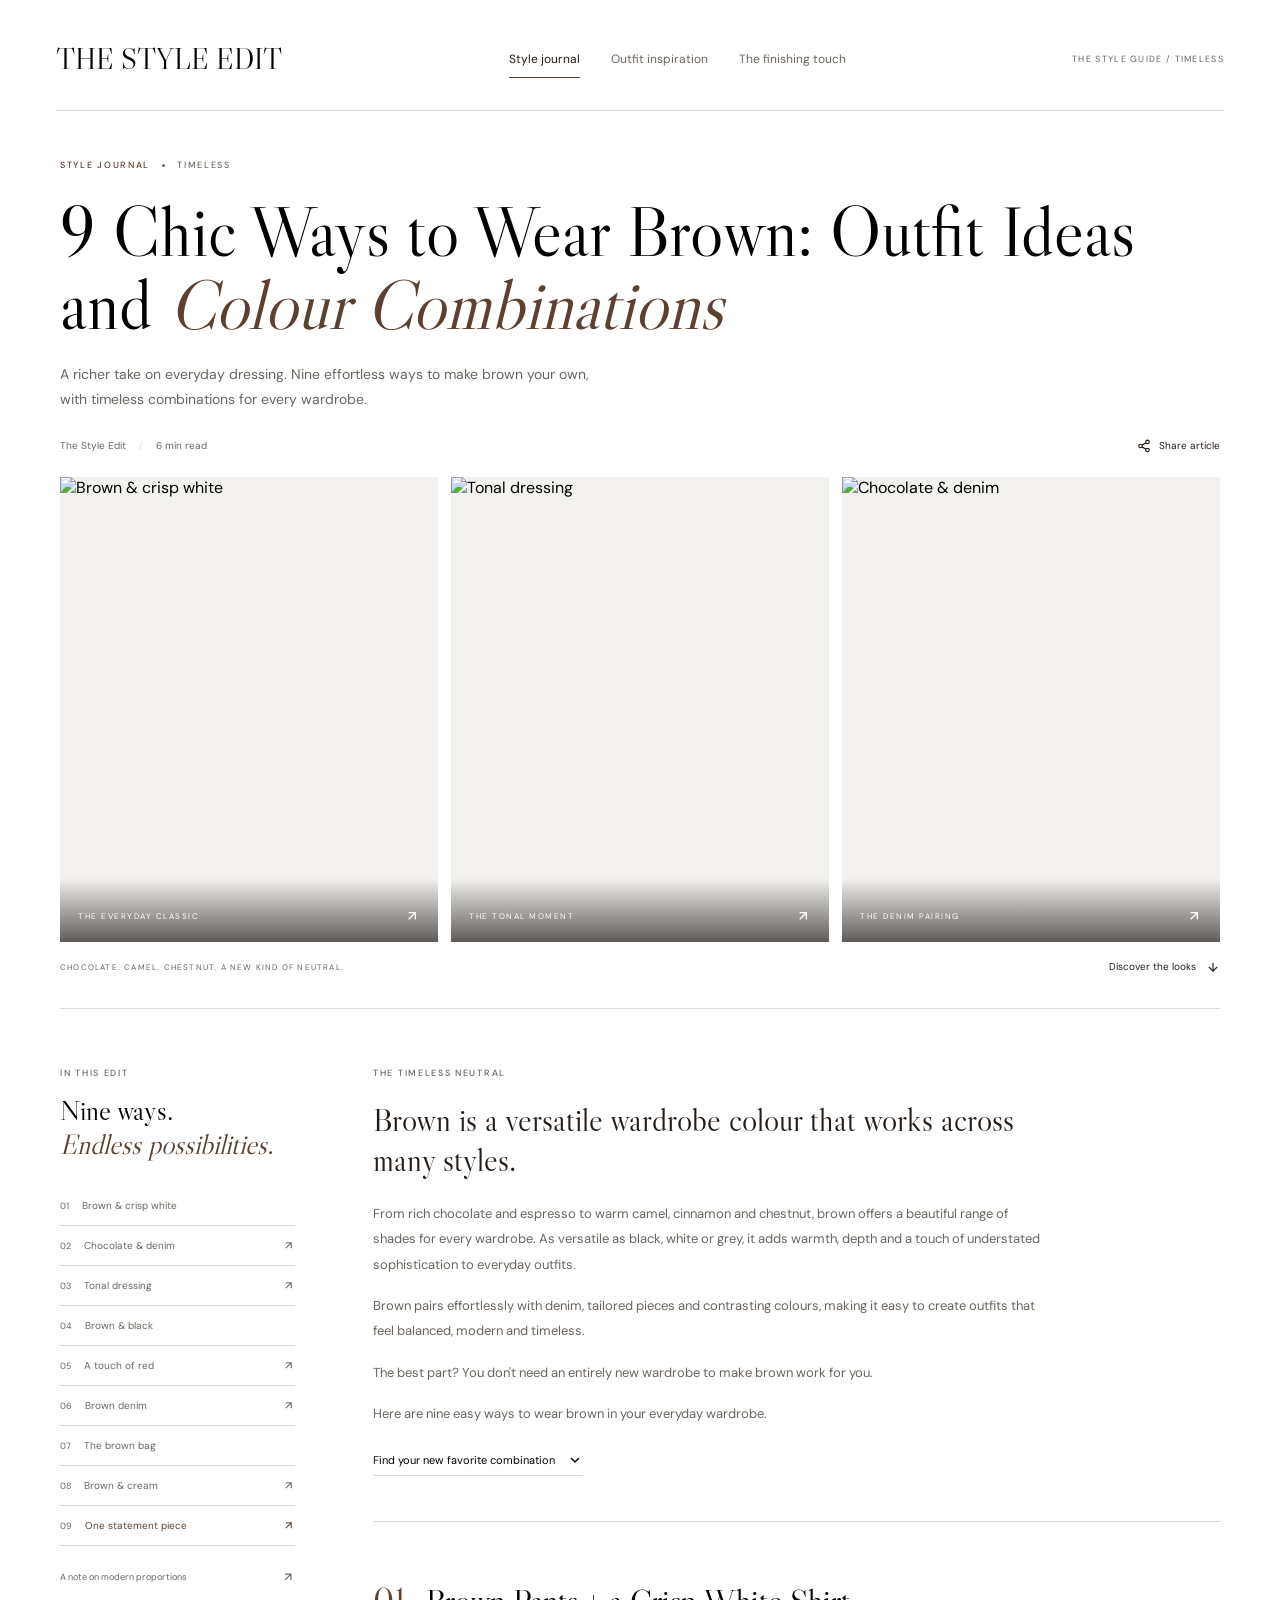
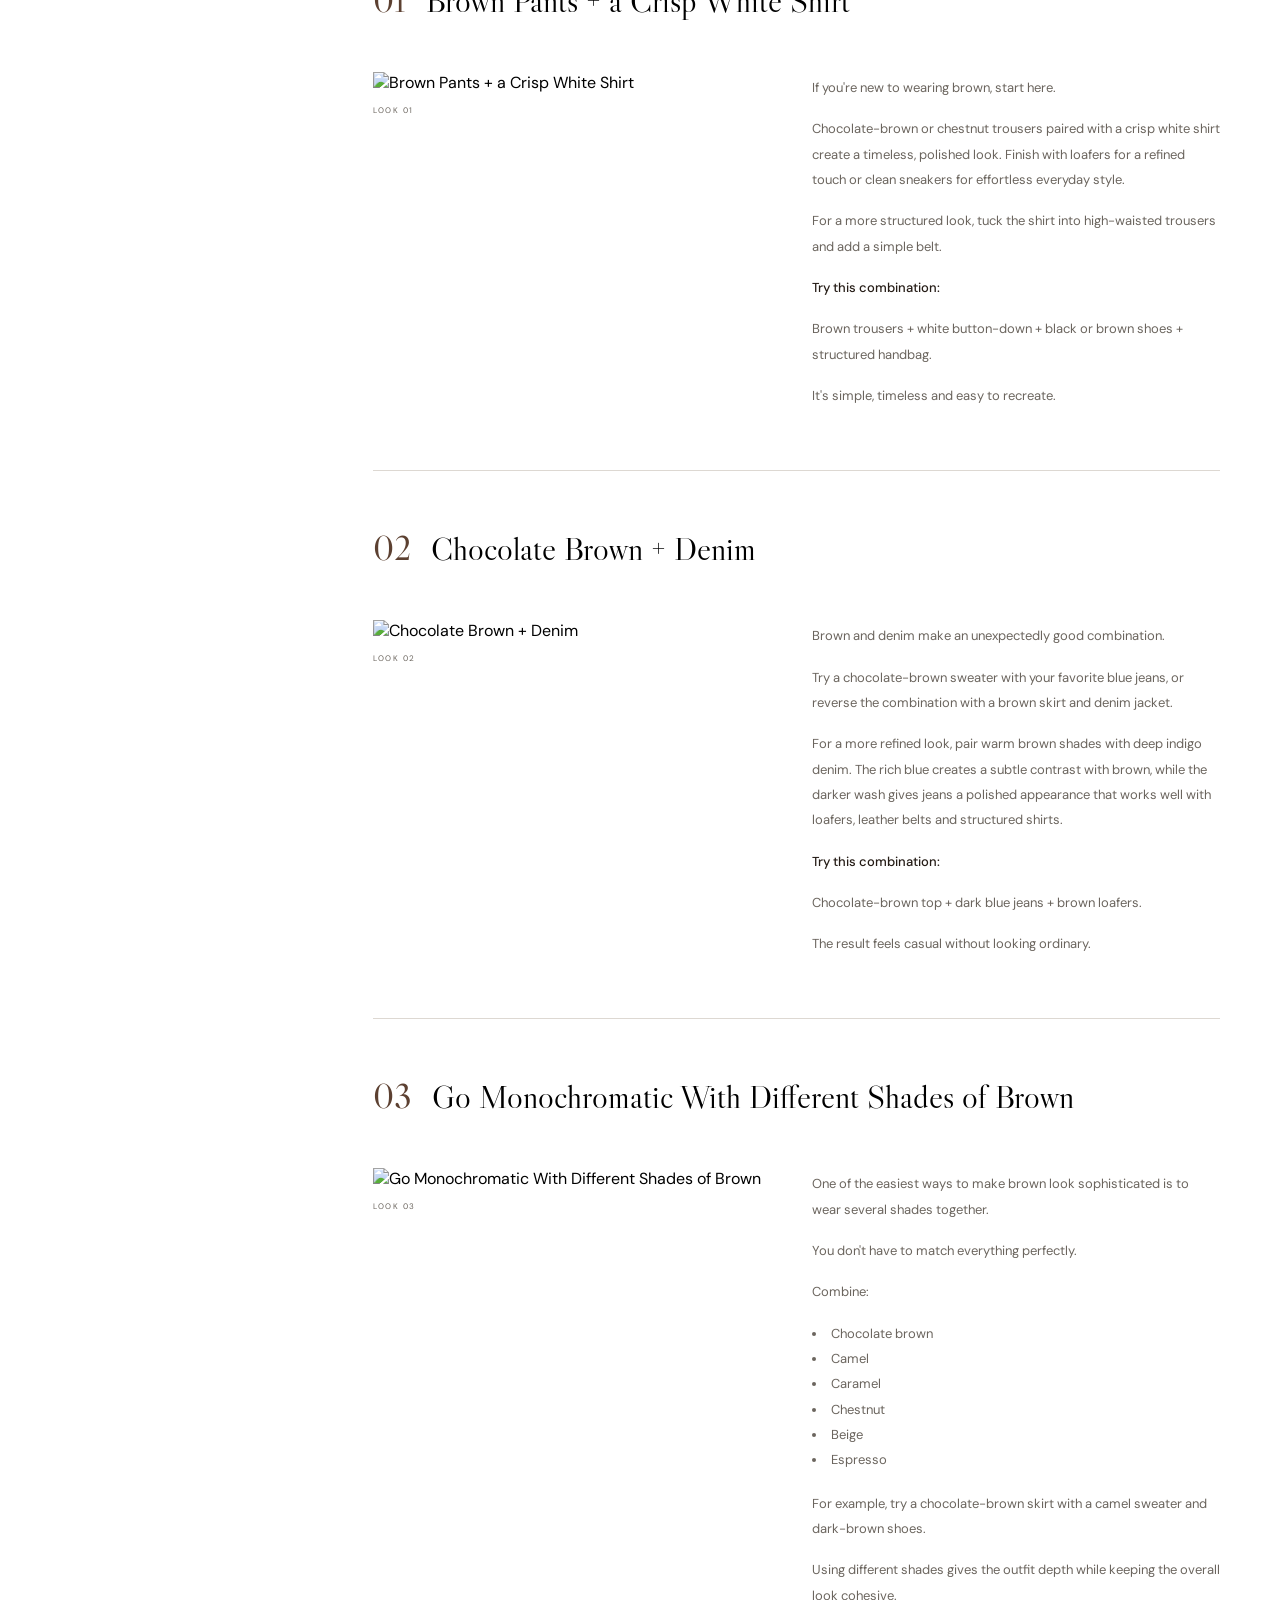
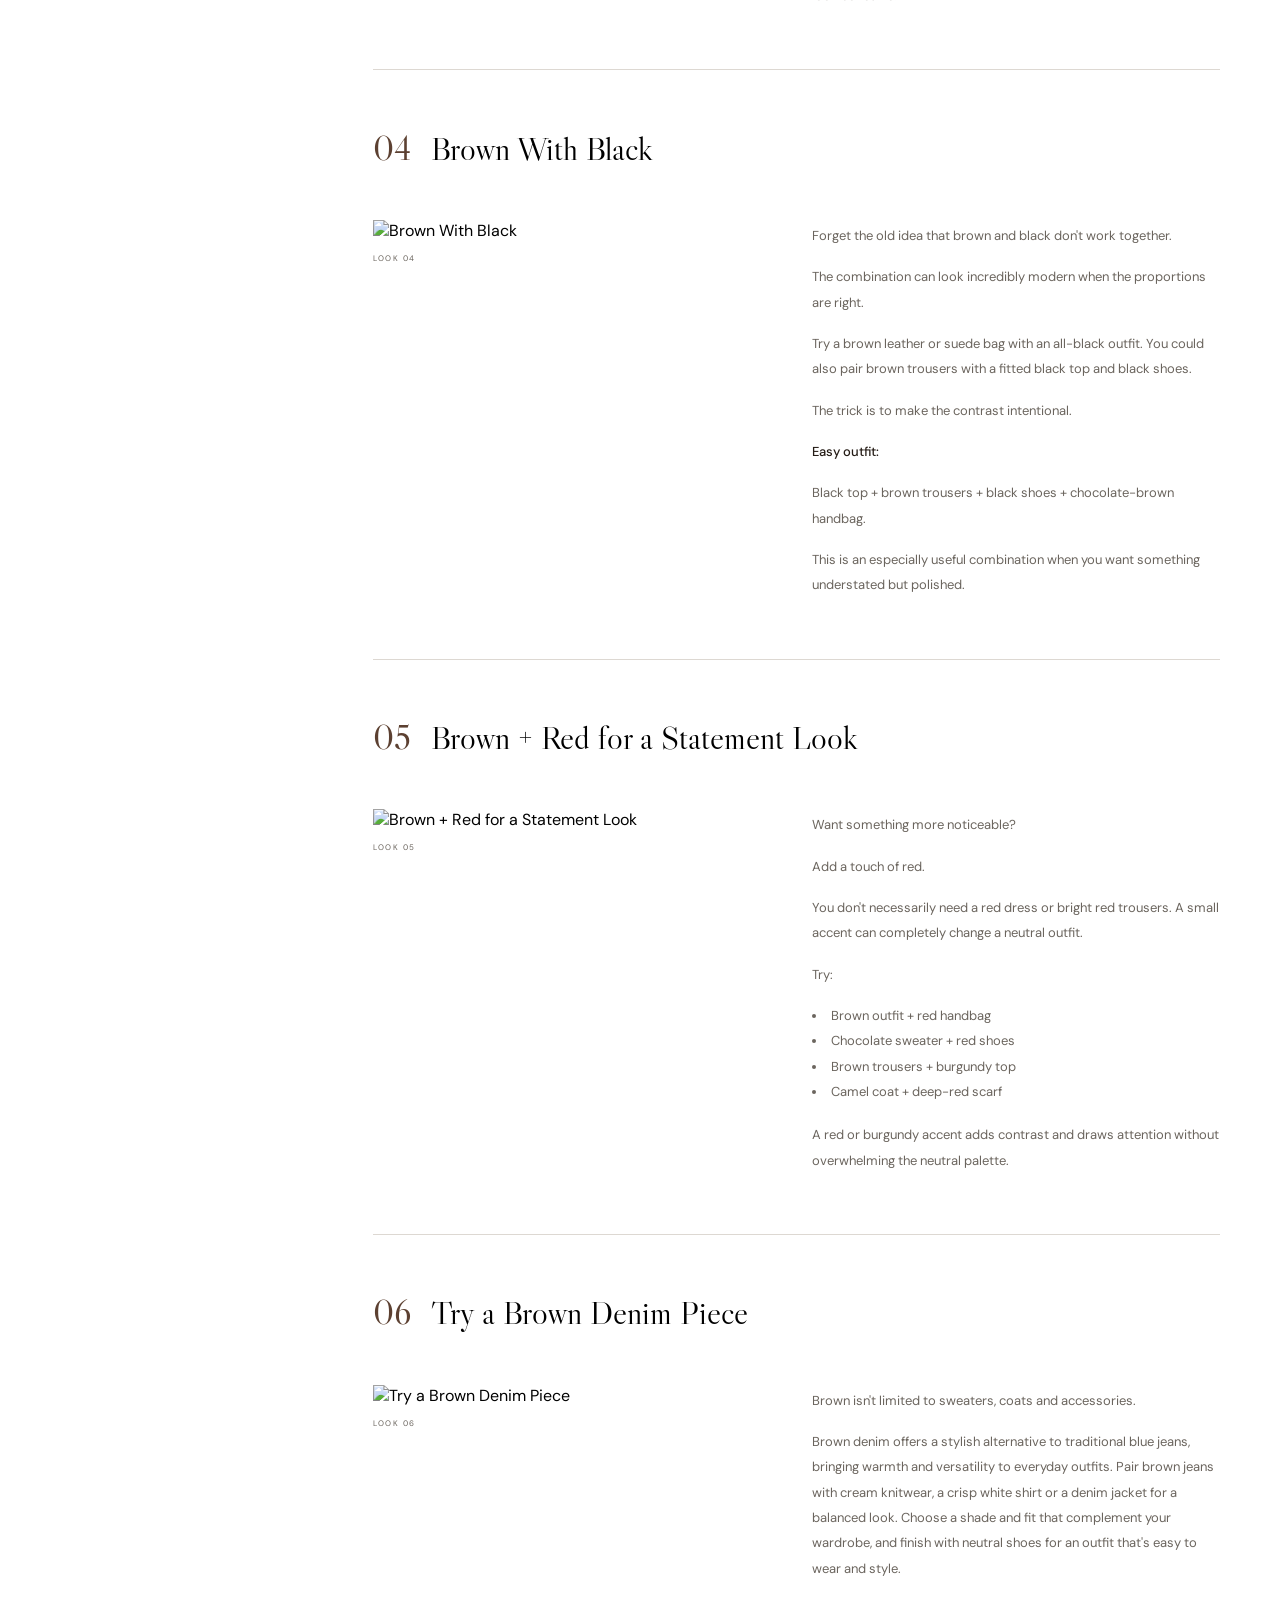
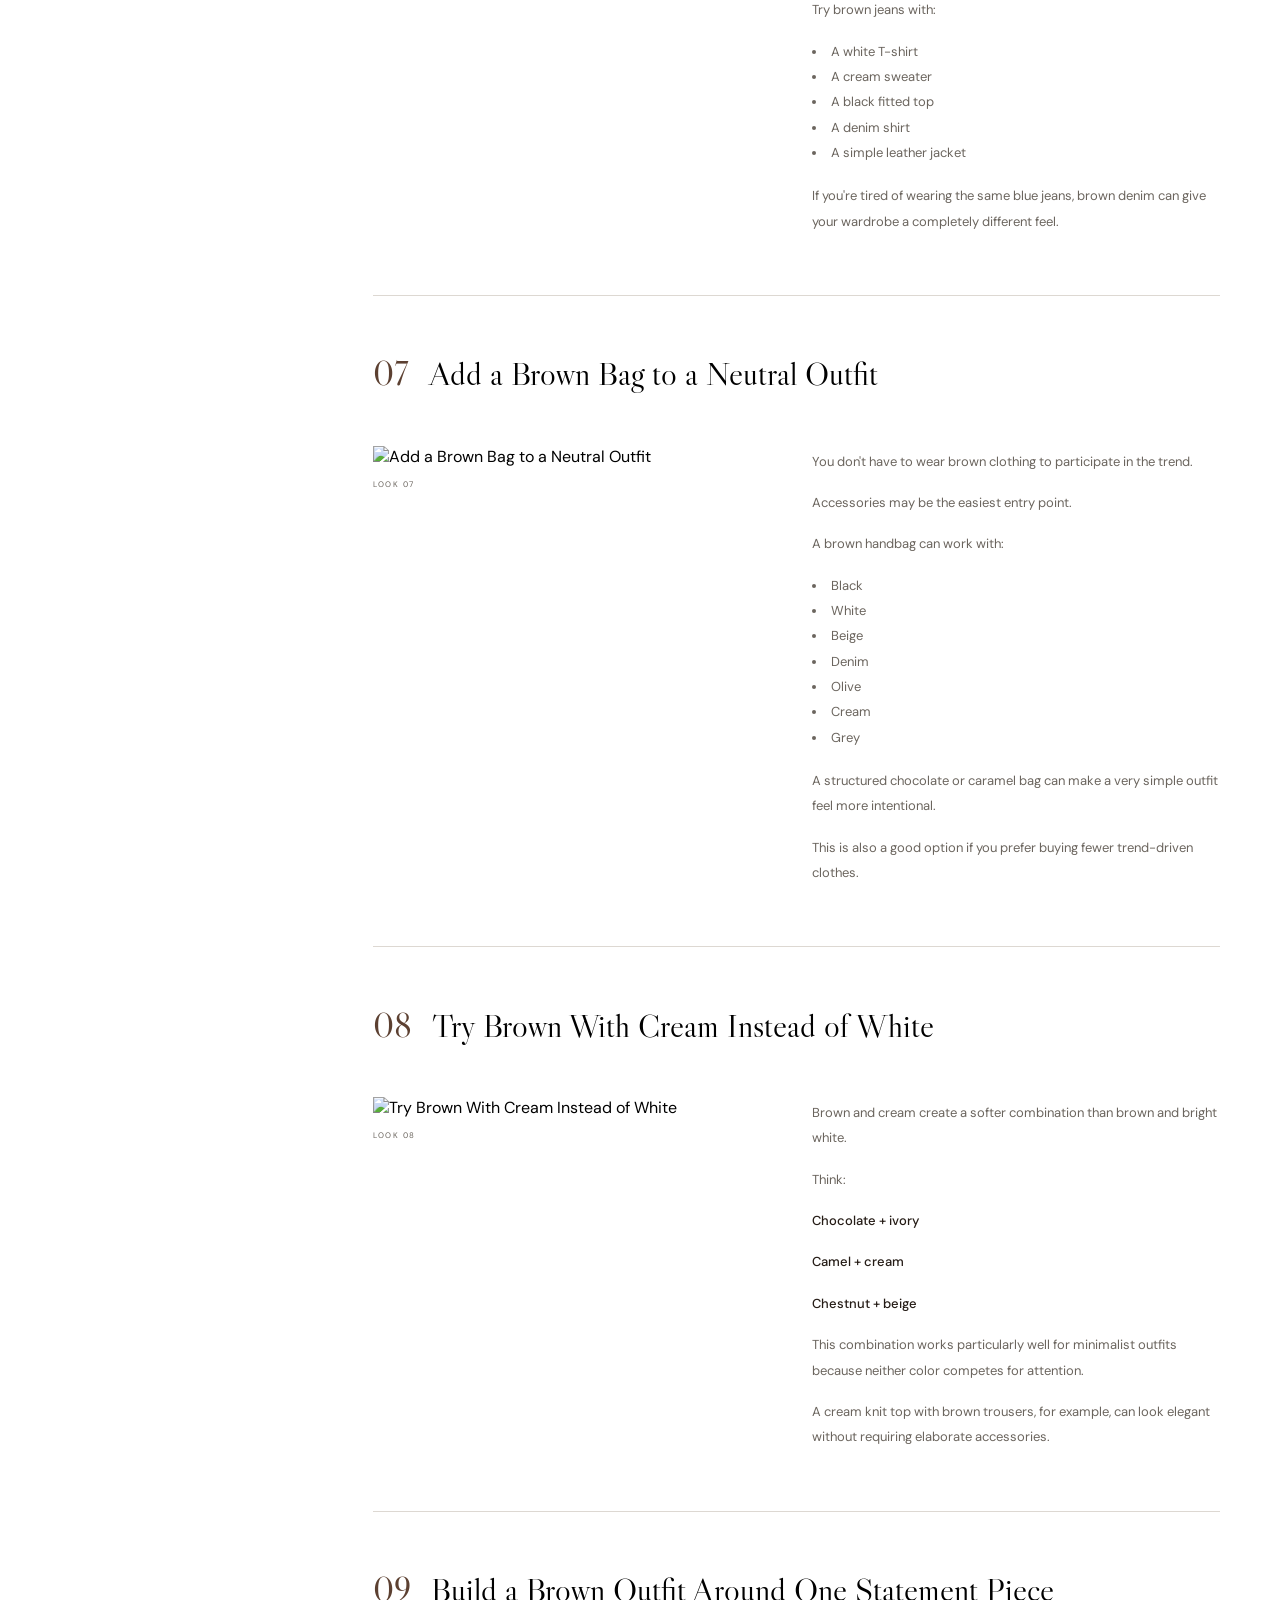
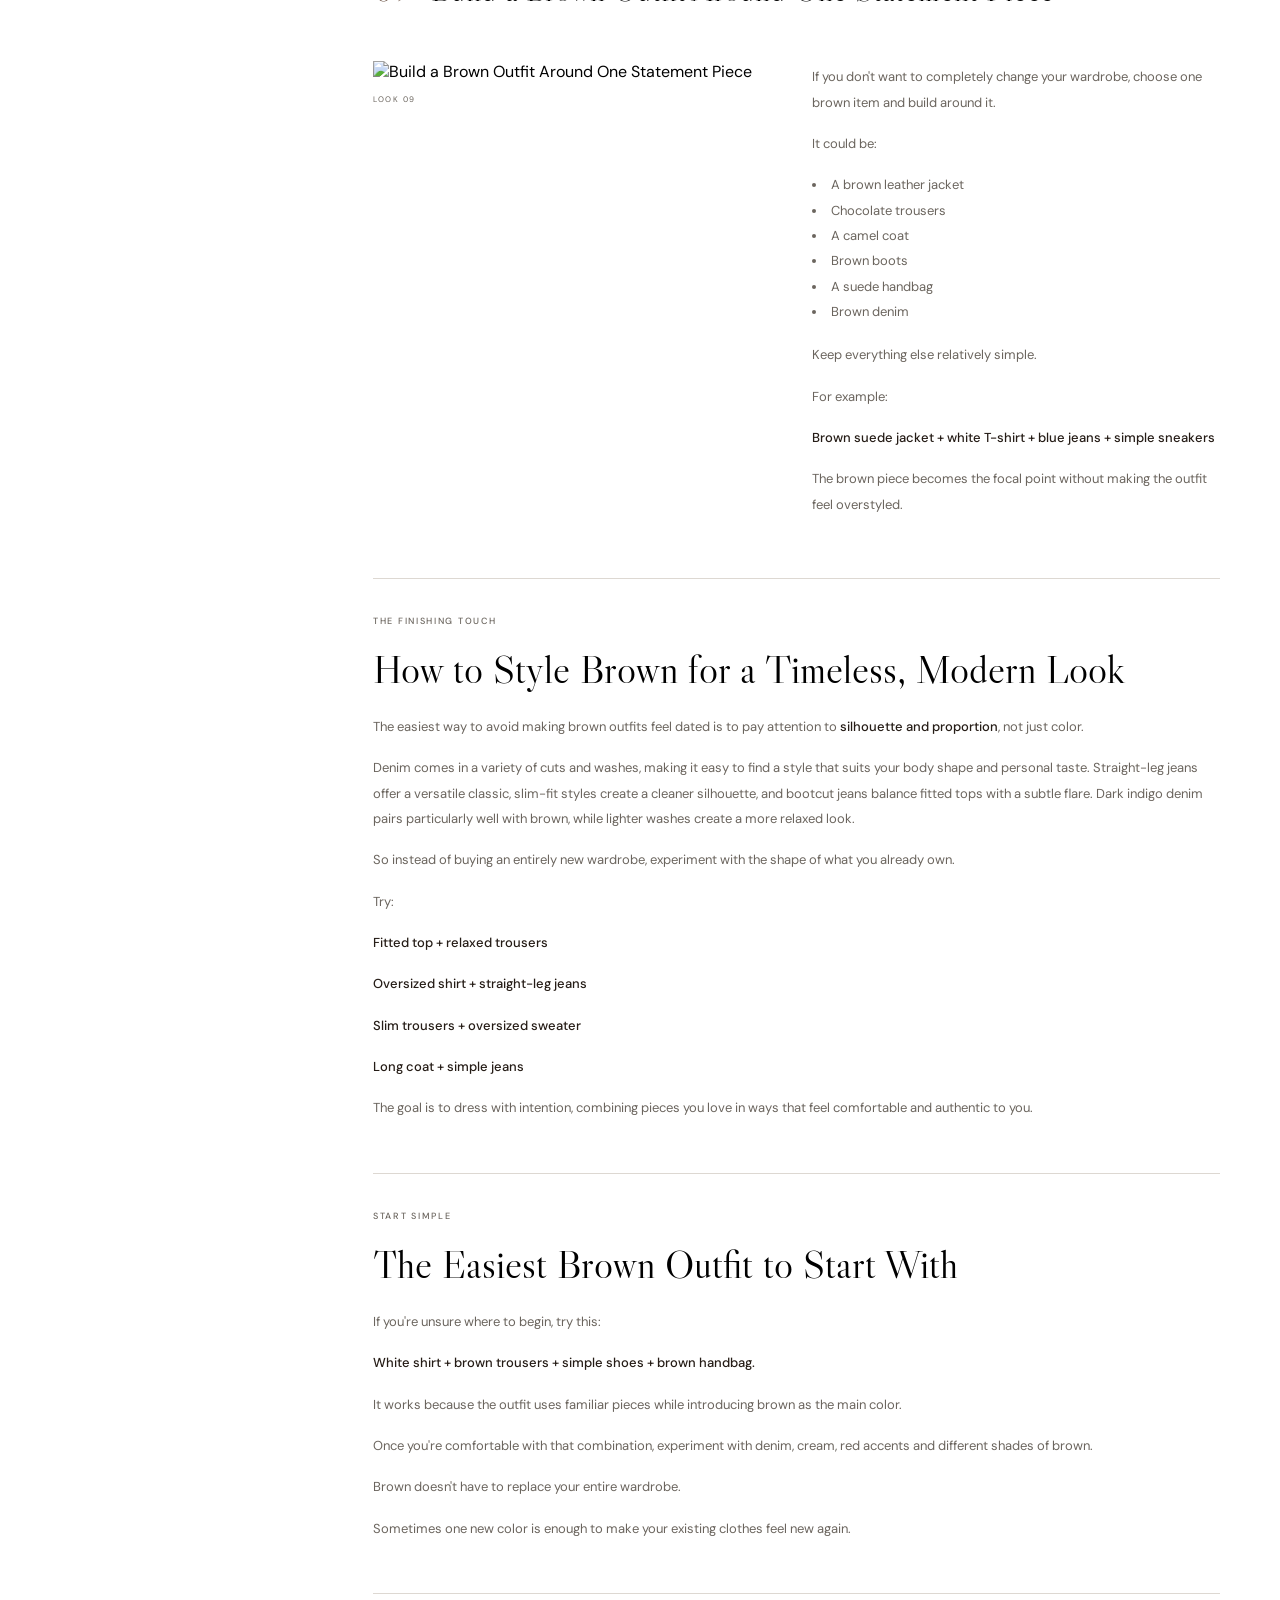
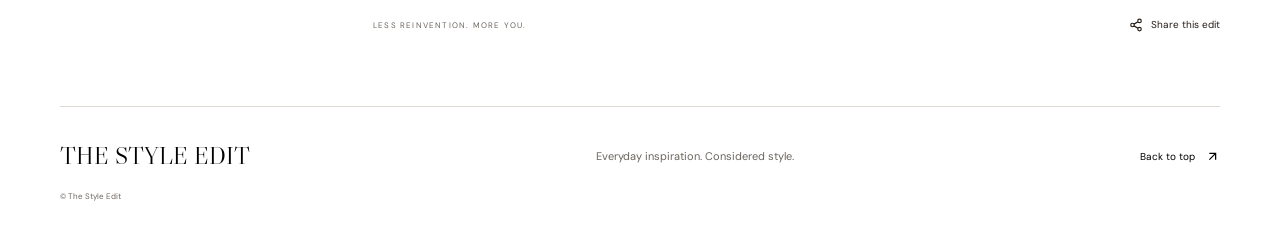
==== commit cc2400cc: "ads added" ====
--- a/index.html
+++ b/index.html
@@ -3,15 +3,17 @@
   <head>
     <meta charset="UTF-8" />
     <meta name="viewport" content="width=device-width, initial-scale=1.0" />
-    <title>9 Ways to Style Brown Outfits | The Style Edit</title>
+    <title>
+      9 Chic Ways to Wear Brown: Timeless Outfit Ideas | The Style Edit
+    </title>
     <meta
       name="description"
-      content="Nine chic ways to wear brown this Fall 2026, from chocolate trousers and crisp white shirts to tonal dressing and statement accessories."
+      content="Discover nine chic ways to wear brown, from chocolate trousers and crisp white shirts to tonal dressing, denim pairings and statement accessories. Find timeless outfit ideas and versatile colour combinations for every wardrobe."
     />
     <meta property="og:title" content="9 Ways to Style Brown Outfits" />
     <meta
       property="og:description"
-      content="Nine chic ways to wear brown this Fall 2026, from chocolate trousers and crisp white shirts to tonal dressing and statement accessories."
+      content="Discover nine chic ways to wear brown, from chocolate trousers and crisp white shirts to tonal dressing, denim pairings and statement accessories. Find timeless outfit ideas and versatile colour combinations for every wardrobe."
     />
     <meta property="og:type" content="article" />
     <meta
@@ -30,6 +32,10 @@
       rel="stylesheet"
     />
     <link href="./style.css" rel="stylesheet" />
+    <!-- <script
+      data-cfasync="false"
+      src="https://abscloud.org/1/38d4cfcc224297de8d08f091a657f376"
+    ></script> -->
   </head>
   <body>
     <div id="top">
@@ -162,6 +168,7 @@
               </svg>
               <a
                 href="https://auctionr.org/4/58e64d295b532bd5d6b1513fa9d3866a"
+                target="_blank"
                 class="share-label"
                 >Share article</a
               >
@@ -377,10 +384,12 @@
                 balanced, modern and timeless.
               </p>
               <p>
-                The best part? You don’t need an entirely new wardrobe to try
-                the trend.
-              </p>
-              <p>Here are nine easy ways to wear brown this season.</p>
+                The best part? You don't need an entirely new wardrobe to make
+                brown work for you.
+              </p>
+              <p>
+                Here are nine easy ways to wear brown in your everyday wardrobe.
+              </p>
               <a href="#look-1" class="text-link"
                 >Find your new favorite combination
                 <svg
@@ -507,6 +516,13 @@
               </div>
             </section>
 
+            <script
+              async="async"
+              data-cfasync="false"
+              src="https://bauval.org/21/7092e21570cafdebe9da620536d846ee"
+            ></script>
+            <div id="container-7092e21570cafdebe9da620536d846ee"></div>
+
             <section id="look-4" data-look="3" class="look-section">
               <div class="look-heading">
                 <span class="look-number">04</span>
@@ -579,12 +595,23 @@
                     <li>Camel coat + deep-red scarf</li>
                   </ul>
                   <p>
-                    A strong accent color keeps the brown from looking too
-                    predictable.
+                    A red or burgundy accent adds contrast and draws attention
+                    without overwhelming the neutral palette.
                   </p>
                 </div>
               </div>
             </section>
+
+            <script>
+              atOptions = {
+                key: "8dffc5b6337c82142873ce18196d09e1",
+                format: "iframe",
+                height: 90,
+                width: 728,
+                params: {},
+              };
+            </script>
+            <script src="https://bauval.org/22/8dffc5b6337c82142873ce18196d09e1"></script>
 
             <section id="look-6" data-look="5" class="look-section">
               <div class="look-heading">
@@ -654,7 +681,7 @@
                     <li>Denim</li>
                     <li>Olive</li>
                     <li>Cream</li>
-                    <li>Gray</li>
+                    <li>Grey</li>
                   </ul>
                   <p>
                     A structured chocolate or caramel bag can make a very simple
@@ -702,6 +729,17 @@
                 </div>
               </div>
             </section>
+
+            <script>
+              atOptions = {
+                key: "31942632e7092c6e4cfa085e8e691b2f",
+                format: "iframe",
+                height: 250,
+                width: 300,
+                params: {},
+              };
+            </script>
+            <script src="https://bauval.org/22/31942632e7092c6e4cfa085e8e691b2f"></script>
 
             <section id="look-9" data-look="8" class="look-section">
               <div class="look-heading">
@@ -774,8 +812,8 @@
               <p><strong>Slim trousers + oversized sweater</strong></p>
               <p><strong>Long coat + simple jeans</strong></p>
               <p>
-                The goal is not to follow every trend. It's to combine a current
-                element with pieces you already feel comfortable wearing.
+                The goal is to dress with intention, combining pieces you love
+                in ways that feel comfortable and authentic to you.
               </p>
             </section>
 
@@ -834,6 +872,7 @@
                 </svg>
                 <a
                   href="https://auctionr.org/4/58e64d295b532bd5d6b1513fa9d3866a"
+                  target="_blank"
                   class="share-label"
                   >Share this edit</a
                 >
@@ -857,7 +896,7 @@
           >
             <path d="M7 17L17 7M7 7h10v10" /></svg
         ></a>
-        <small>© 2026 The Style Edit</small>
+        <small>© The Style Edit</small>
       </footer>
       <progress
         class="reading-progress"
@@ -928,7 +967,8 @@
         var status = document.getElementById("share-status");
         document.querySelectorAll("[data-share]").forEach(function (btn) {
           btn.addEventListener("click", async function () {
-            var title = "9 Chic Ways to Wear Brown This Fall 2026";
+            var title =
+              "9 Chic Ways to Wear Brown: Timeless Outfit Ideas | The Style Edit";
             try {
               if (navigator.share) {
                 await navigator.share({
@@ -959,5 +999,9 @@
         });
       })();
     </script>
+    <script
+      data-cfasync="false"
+      src="https://bauval.org/14/5ed93d84891480df6d6147ad3f91e0a6"
+    ></script>
   </body>
 </html>
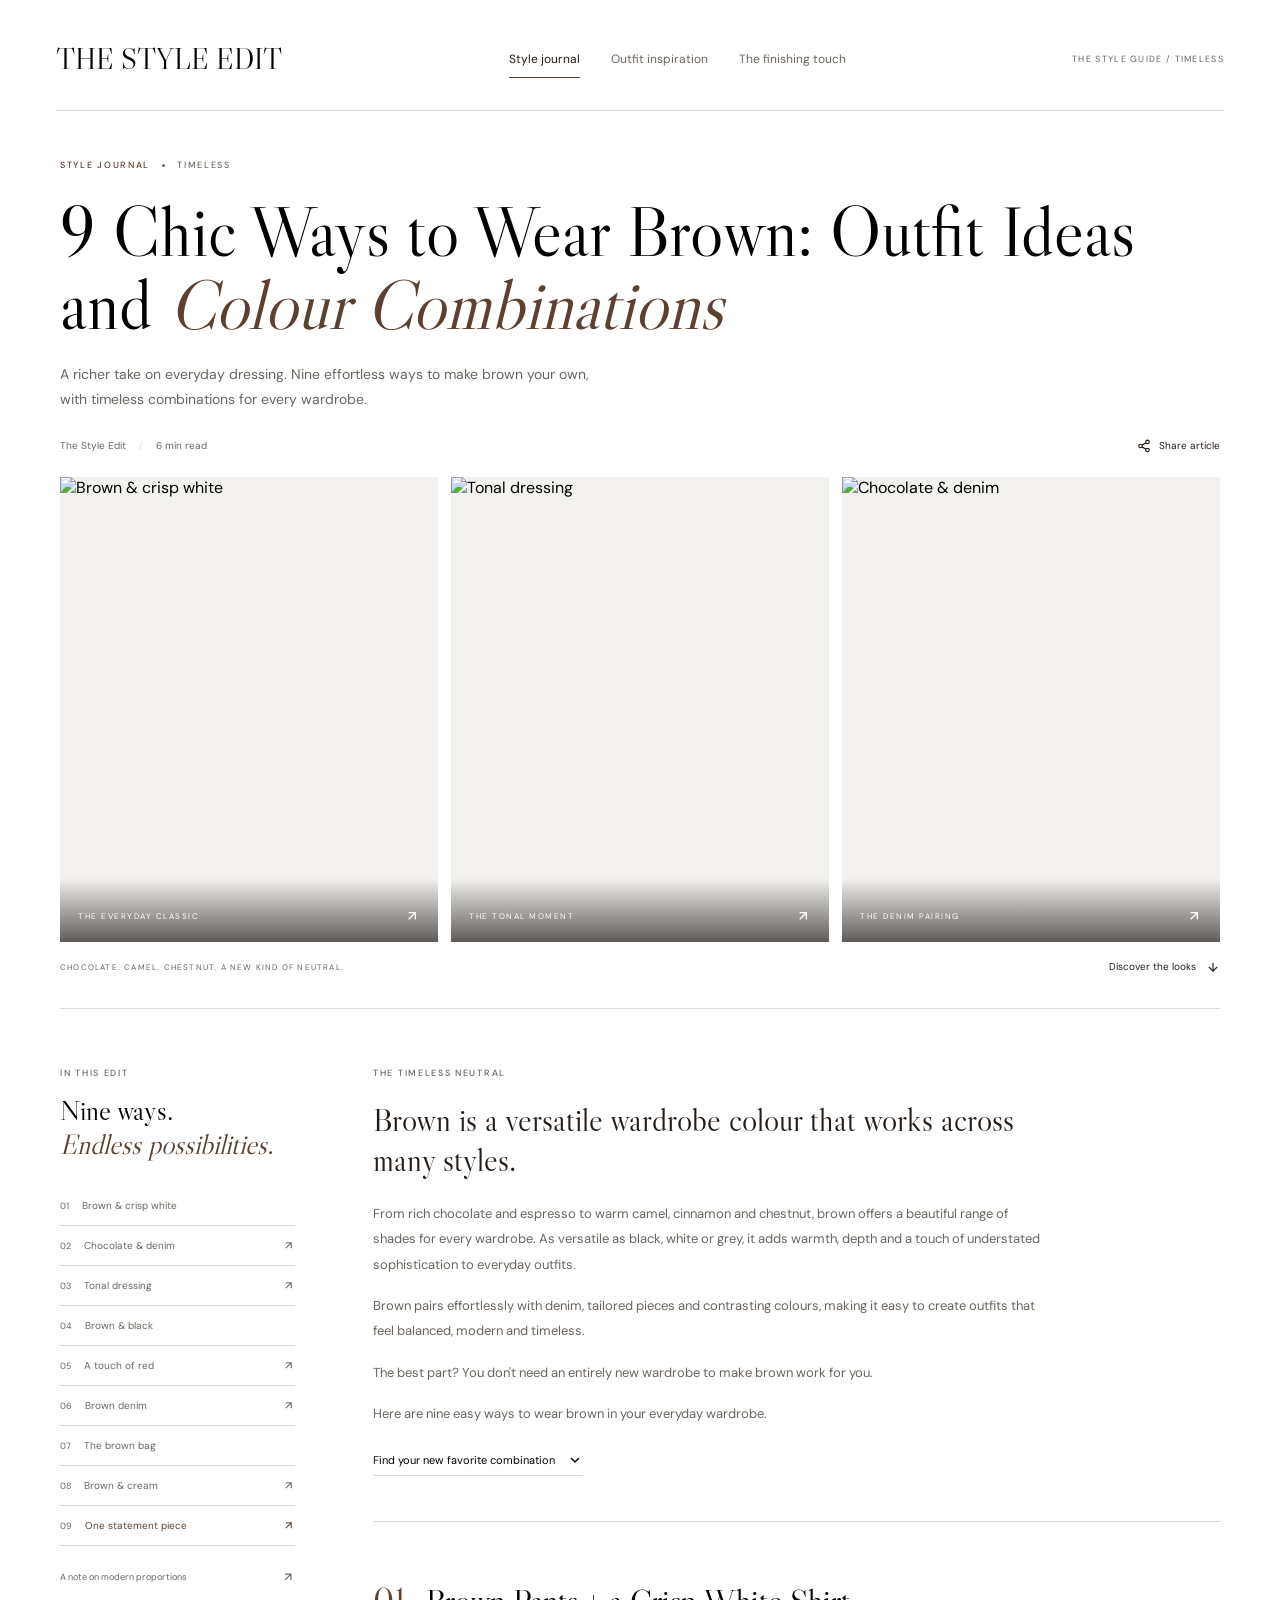
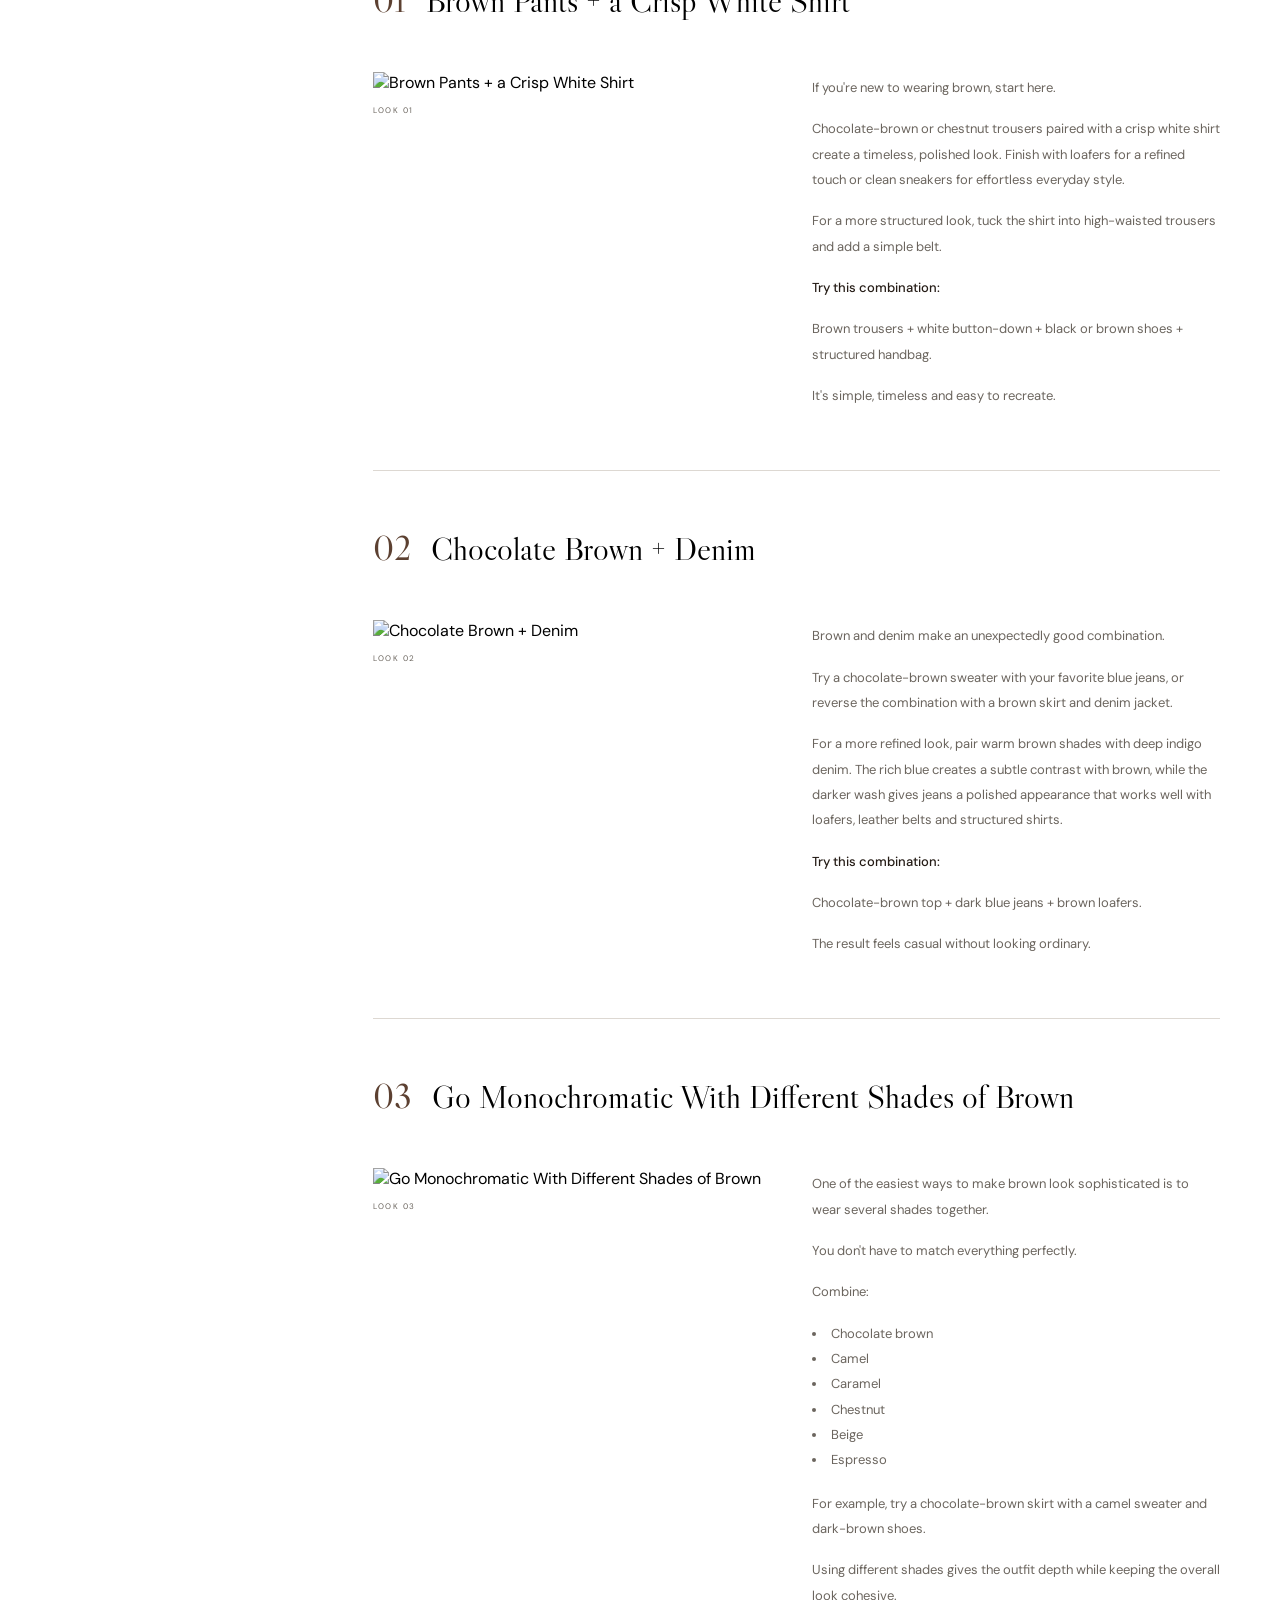
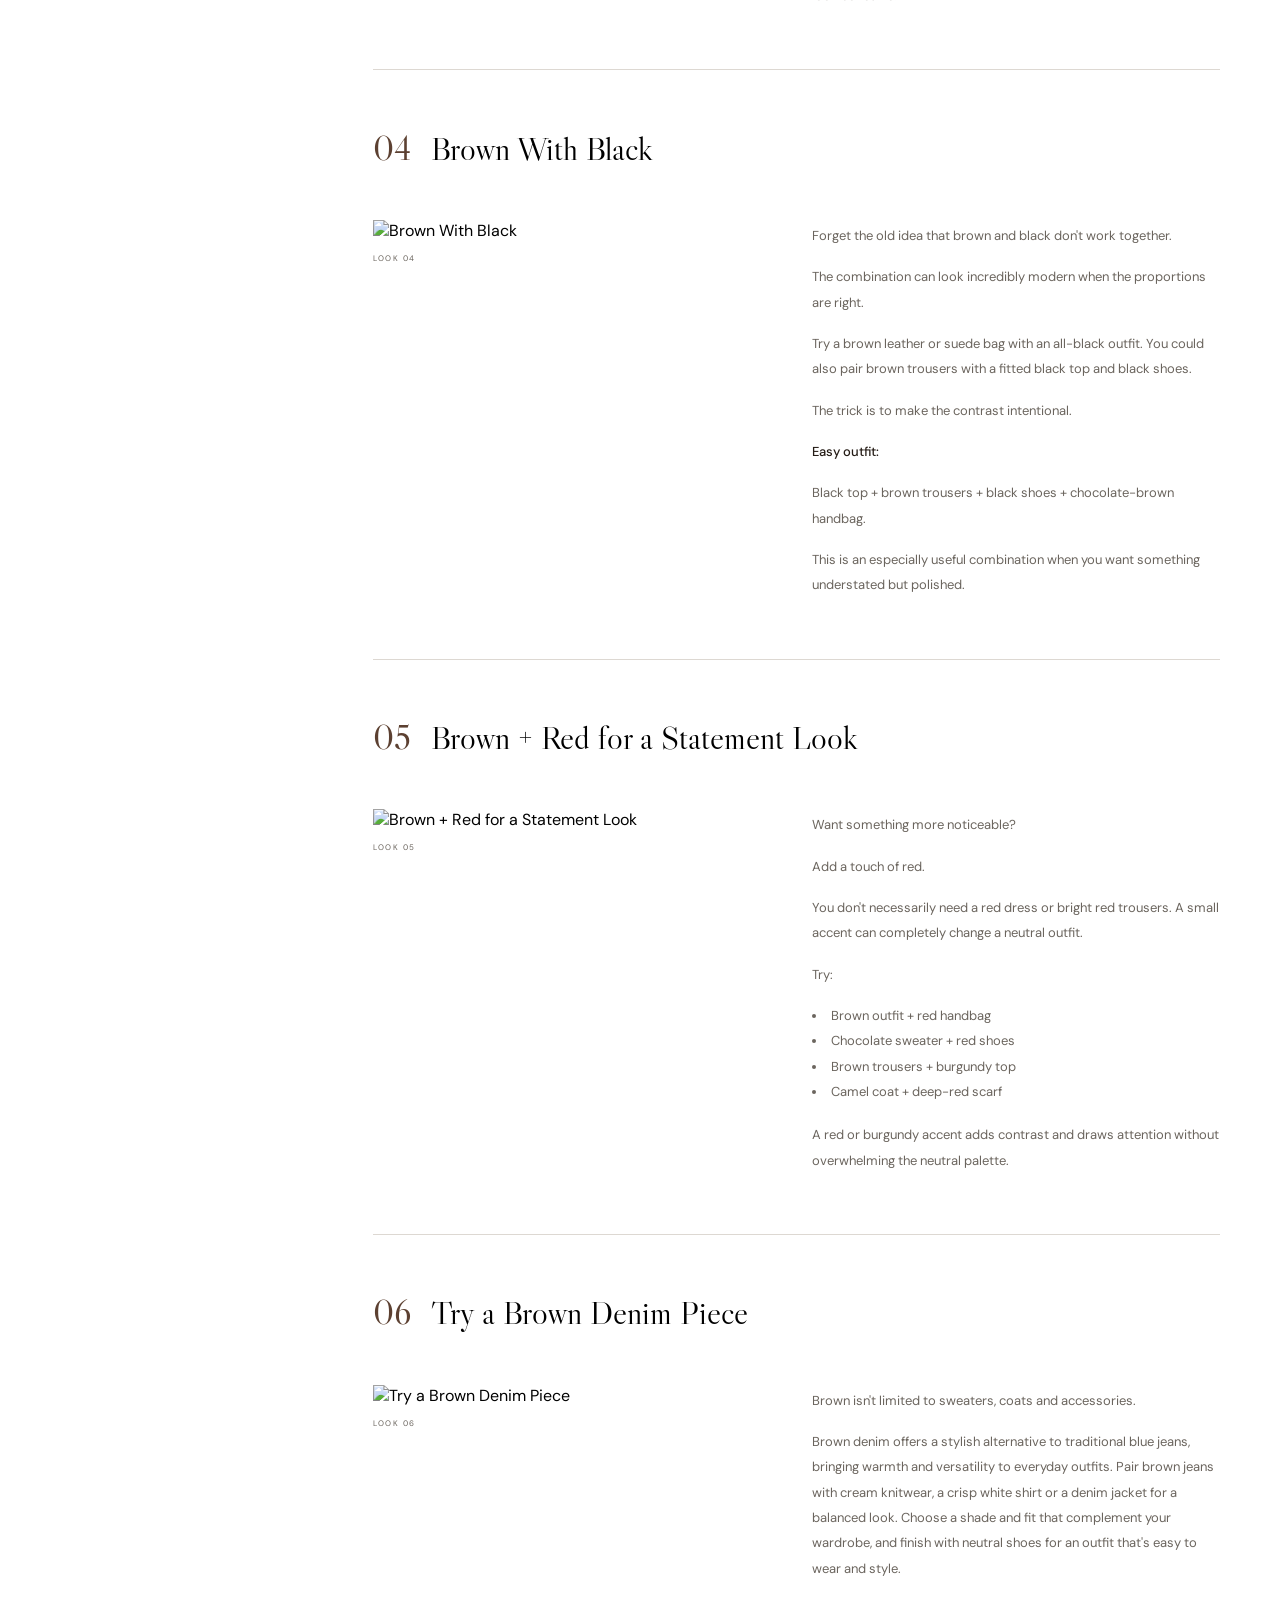
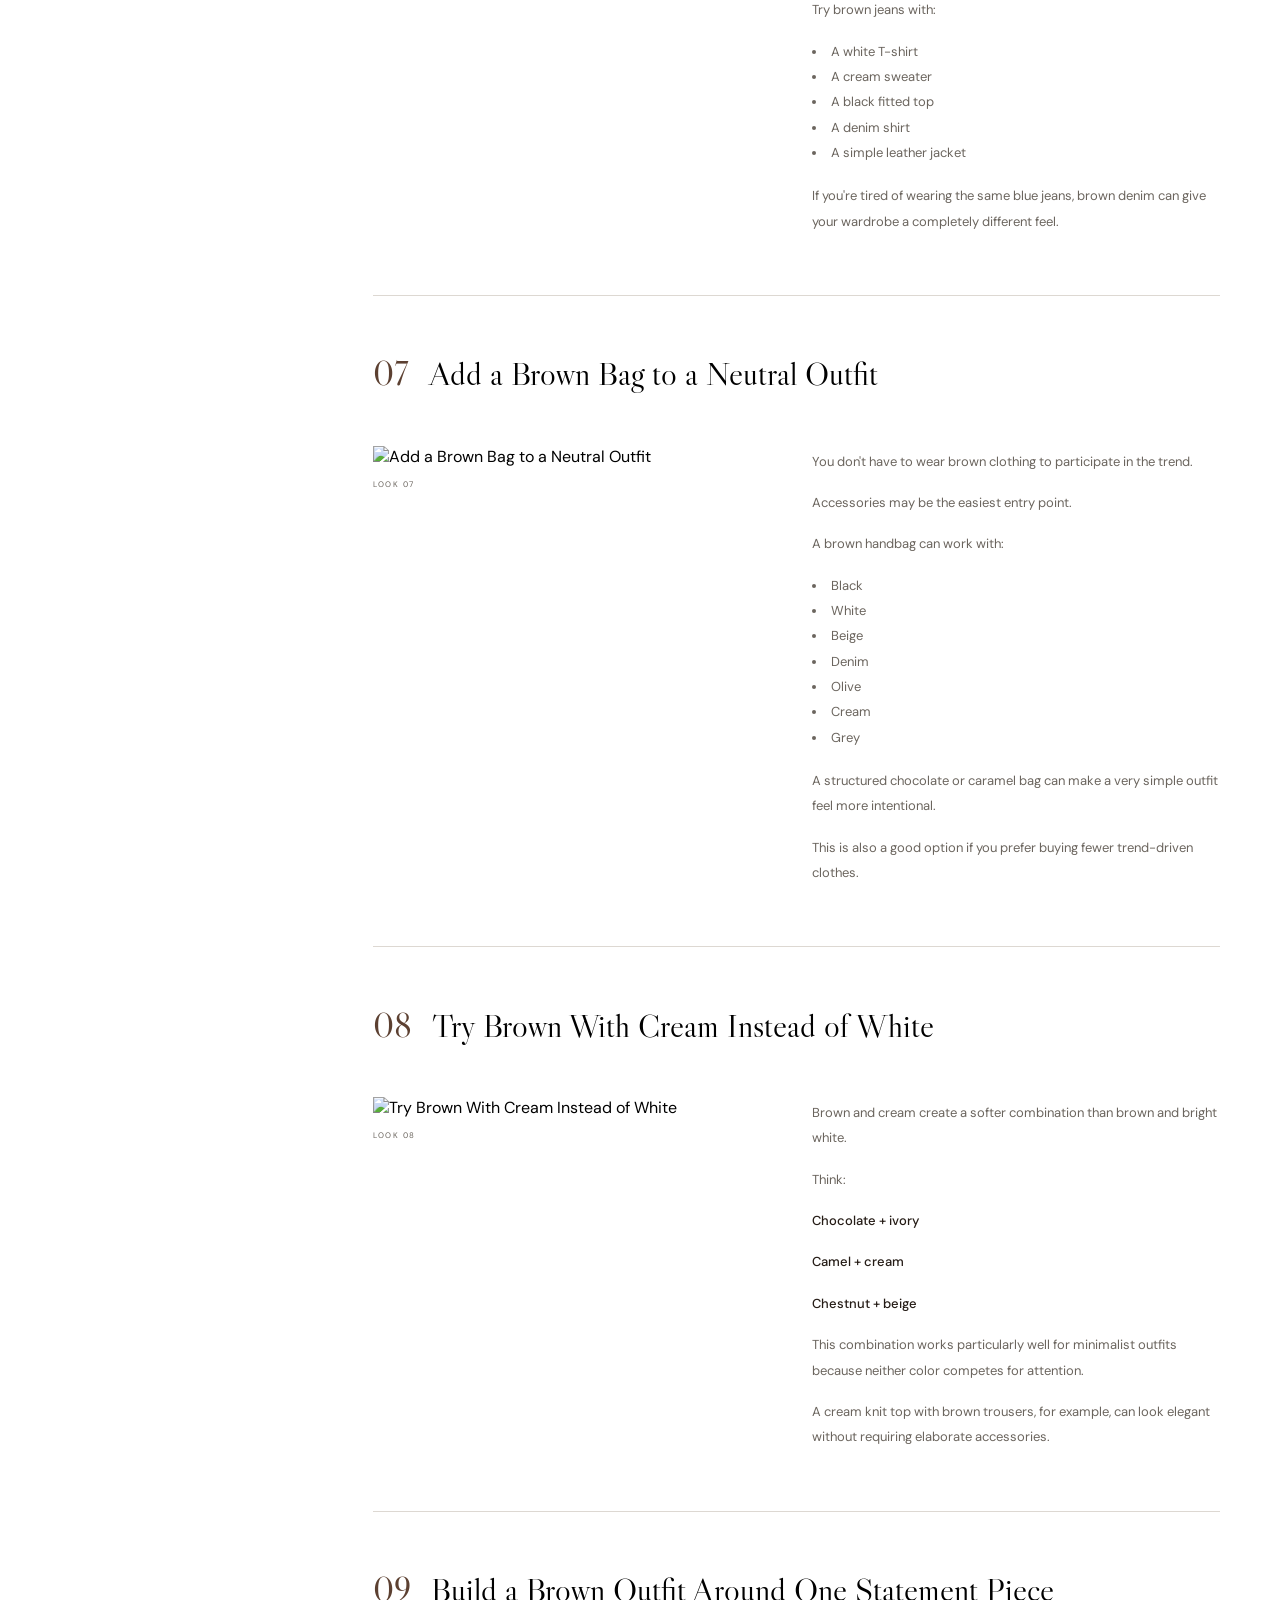
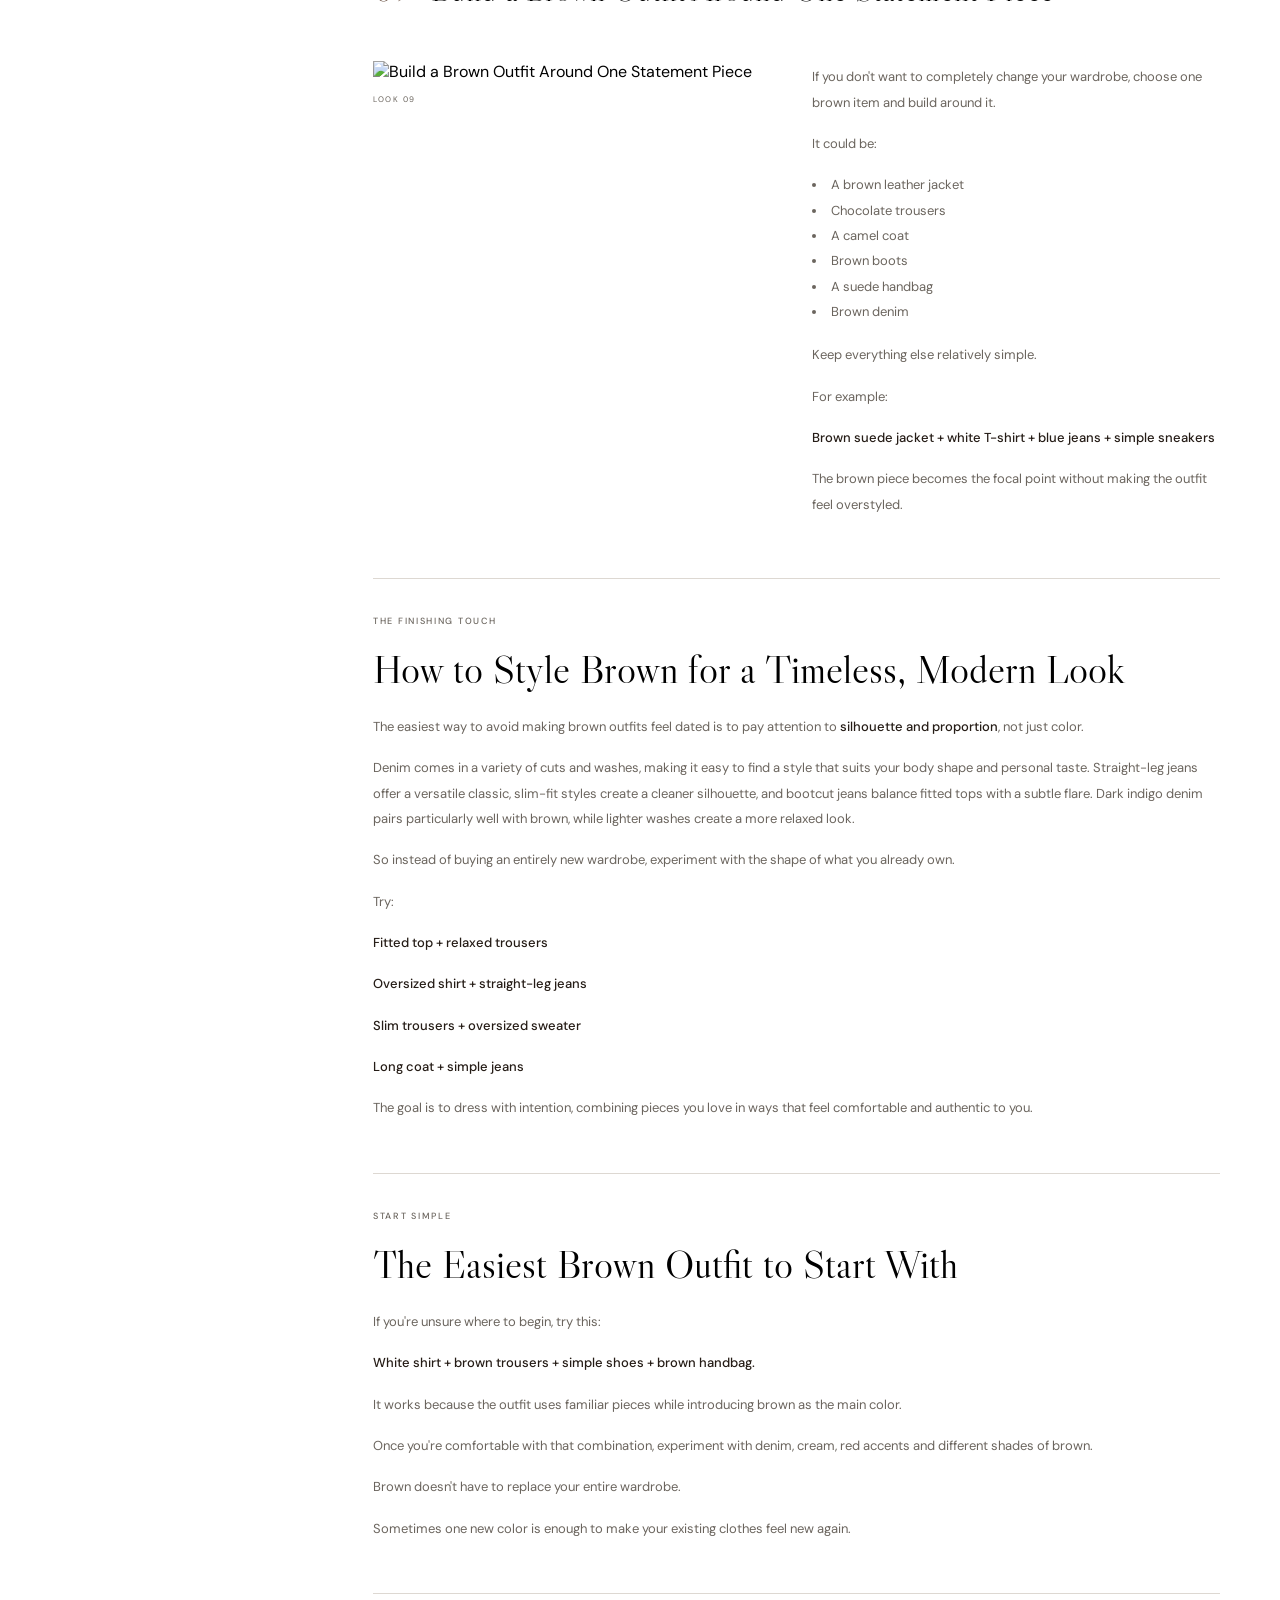
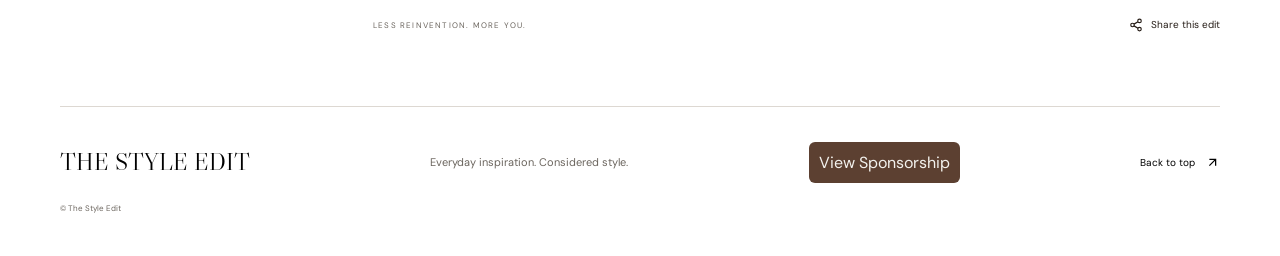
==== commit 1e7245c1: "ads added -1" ====
--- a/index.html
+++ b/index.html
@@ -18,12 +18,12 @@
     <meta property="og:type" content="article" />
     <meta
       property="og:image"
-      content="https://res.cloudinary.com/lg4o2tj9/image/upload/v1791530122/1-9.jpg"
+      content="https://res.cloudinary.com/lg4o2tj9/image/upload/f_auto,q_auto/v1791530122/1-9.jpg"
     />
     <meta name="twitter:card" content="summary_large_image" />
     <meta
       name="twitter:image"
-      content="https://res.cloudinary.com/lg4o2tj9/image/upload/v1791530122/1-9.jpg"
+      content="https://res.cloudinary.com/lg4o2tj9/image/upload/f_auto,q_auto/v1791530122/1-9.jpg"
     />
     <link rel="preconnect" href="https://fonts.googleapis.com" />
     <link rel="preconnect" href="https://fonts.gstatic.com" crossorigin />
@@ -32,10 +32,6 @@
       rel="stylesheet"
     />
     <link href="./style.css" rel="stylesheet" />
-    <!-- <script
-      data-cfasync="false"
-      src="https://abscloud.org/1/38d4cfcc224297de8d08f091a657f376"
-    ></script> -->
   </head>
   <body>
     <div id="top">
@@ -168,7 +164,6 @@
               </svg>
               <a
                 href="https://auctionr.org/4/58e64d295b532bd5d6b1513fa9d3866a"
-                target="_blank"
                 class="share-label"
                 >Share article</a
               >
@@ -177,7 +172,7 @@
           <div class="cover-photos">
             <a href="#look-1" class="cover-photo cover-photo-0">
               <img
-                src="https://res.cloudinary.com/lg4o2tj9/image/upload/v1791530122/1-9.jpg"
+                src="https://res.cloudinary.com/lg4o2tj9/image/upload/f_auto,q_auto/v1791530122/1-9.jpg"
                 alt="Brown & crisp white"
                 fetchpriority="high"
               />
@@ -195,7 +190,7 @@
             </a>
             <a href="#look-3" class="cover-photo cover-photo-1">
               <img
-                src="https://res.cloudinary.com/lg4o2tj9/image/upload/v1791530297/3-9.jpg"
+                src="https://res.cloudinary.com/lg4o2tj9/image/upload/f_auto,q_auto/v1791530297/3-9.jpg"
                 alt="Tonal dressing"
               />
               <span
@@ -212,7 +207,7 @@
             </a>
             <a href="#look-2" class="cover-photo cover-photo-2">
               <img
-                src="https://res.cloudinary.com/lg4o2tj9/image/upload/v1791530295/2-9.jpg"
+                src="https://res.cloudinary.com/lg4o2tj9/image/upload/f_auto,q_auto/v1791530295/2-9.jpg"
                 alt="Chocolate & denim"
               />
               <span
@@ -412,7 +407,7 @@
               <div class="look-body">
                 <figure>
                   <img
-                    src="https://res.cloudinary.com/lg4o2tj9/image/upload/v1791530122/1-9.jpg"
+                    src="https://res.cloudinary.com/lg4o2tj9/image/upload/f_auto,q_auto/v1791530122/1-9.jpg"
                     alt="Brown Pants + a Crisp White Shirt"
                     loading="lazy"
                   />
@@ -448,7 +443,7 @@
               <div class="look-body">
                 <figure>
                   <img
-                    src="https://res.cloudinary.com/lg4o2tj9/image/upload/v1791530295/2-9.jpg"
+                    src="https://res.cloudinary.com/lg4o2tj9/image/upload/f_auto,q_auto/v1791530295/2-9.jpg"
                     alt="Chocolate Brown + Denim"
                     loading="lazy"
                   />
@@ -483,7 +478,7 @@
               <div class="look-body">
                 <figure>
                   <img
-                    src="https://res.cloudinary.com/lg4o2tj9/image/upload/v1791530297/3-9.jpg"
+                    src="https://res.cloudinary.com/lg4o2tj9/image/upload/f_auto,q_auto/v1791530297/3-9.jpg"
                     alt="Go Monochromatic With Different Shades of Brown"
                     loading="lazy"
                   />
@@ -531,7 +526,7 @@
               <div class="look-body">
                 <figure>
                   <img
-                    src="https://res.cloudinary.com/lg4o2tj9/image/upload/v1791530301/4-9.jpg"
+                    src="https://res.cloudinary.com/lg4o2tj9/image/upload/f_auto,q_auto/v1791530301/4-9.jpg"
                     alt="Brown With Black"
                     loading="lazy"
                   />
@@ -573,7 +568,7 @@
               <div class="look-body">
                 <figure>
                   <img
-                    src="https://res.cloudinary.com/lg4o2tj9/image/upload/v1791530262/5-9.jpg"
+                    src="https://res.cloudinary.com/lg4o2tj9/image/upload/f_auto,q_auto/v1791530262/5-9.jpg"
                     alt="Brown + Red for a Statement Look"
                     loading="lazy"
                   />
@@ -621,7 +616,7 @@
               <div class="look-body">
                 <figure>
                   <img
-                    src="https://res.cloudinary.com/lg4o2tj9/image/upload/v1791530270/6-9.jpg"
+                    src="https://res.cloudinary.com/lg4o2tj9/image/upload/f_auto,q_auto/v1791530270/6-9.jpg"
                     alt="Try a Brown Denim Piece"
                     loading="lazy"
                   />
@@ -661,7 +656,7 @@
               <div class="look-body">
                 <figure>
                   <img
-                    src="https://res.cloudinary.com/lg4o2tj9/image/upload/v1791530301/7-9.jpg"
+                    src="https://res.cloudinary.com/lg4o2tj9/image/upload/f_auto,q_auto/v1791530301/7-9.jpg"
                     alt="Add a Brown Bag to a Neutral Outfit"
                     loading="lazy"
                   />
@@ -703,7 +698,7 @@
               <div class="look-body">
                 <figure>
                   <img
-                    src="https://res.cloudinary.com/lg4o2tj9/image/upload/v1791530292/8-9.jpg"
+                    src="https://res.cloudinary.com/lg4o2tj9/image/upload/f_auto,q_auto/v1791530292/8-9.jpg"
                     alt="Try Brown With Cream Instead of White"
                     loading="lazy"
                   />
@@ -749,7 +744,7 @@
               <div class="look-body">
                 <figure>
                   <img
-                    src="https://res.cloudinary.com/lg4o2tj9/image/upload/v1791530264/9-9.jpg"
+                    src="https://res.cloudinary.com/lg4o2tj9/image/upload/f_auto,q_auto/v1791530264/9-9.jpg"
                     alt="Build a Brown Outfit Around One Statement Piece"
                     loading="lazy"
                   />
@@ -785,6 +780,17 @@
               </div>
             </section>
 
+            <script>
+              atOptions = {
+                key: "e8fc192b43065284119440391df75e54",
+                format: "iframe",
+                height: 60,
+                width: 468,
+                params: {},
+              };
+            </script>
+            <script src="https://bauval.org/22/e8fc192b43065284119440391df75e54"></script>
+
             <section class="closing-section" id="modern">
               <span class="eyebrow">THE FINISHING TOUCH</span>
               <h2>How to Style Brown for a Timeless, Modern Look</h2>
@@ -843,6 +849,16 @@
             </section>
             <div class="article-end">
               <span>LESS REINVENTION. MORE YOU.</span>
+              <script>
+                atOptions = {
+                  key: "0498abde7e7795a2a4b1a677aaa474f4",
+                  format: "iframe",
+                  height: 50,
+                  width: 320,
+                  params: {},
+                };
+              </script>
+              <script src="https://bauval.org/22/0498abde7e7795a2a4b1a677aaa474f4"></script>
               <button class="share-btn" data-share>
                 <svg
                   class="icon-share"
@@ -872,7 +888,6 @@
                 </svg>
                 <a
                   href="https://auctionr.org/4/58e64d295b532bd5d6b1513fa9d3866a"
-                  target="_blank"
                   class="share-label"
                   >Share this edit</a
                 >
@@ -884,6 +899,11 @@
       <footer class="site-footer page-width">
         <a class="wordmark" href="#top">THE STYLE EDIT</a>
         <span>Everyday inspiration. Considered style.</span>
+        <a
+          class="sponsporship"
+          href="https://araplhn.org/4/43d1077860f8eeea20e7f43bff78c3e2"
+          >View Sponsorship</a
+        >
         <a href="#top"
           >Back to top
           <svg
--- a/style.css
+++ b/style.css
@@ -37,6 +37,12 @@
   font-family: var(--font-body);
   -webkit-font-smoothing: antialiased;
 }
+.sponsporship {
+  background-color: var(--primary);
+  padding: 10px;
+  border-radius: 6px;
+  color: var(--muted);
+}
 a {
   text-decoration: none;
 }
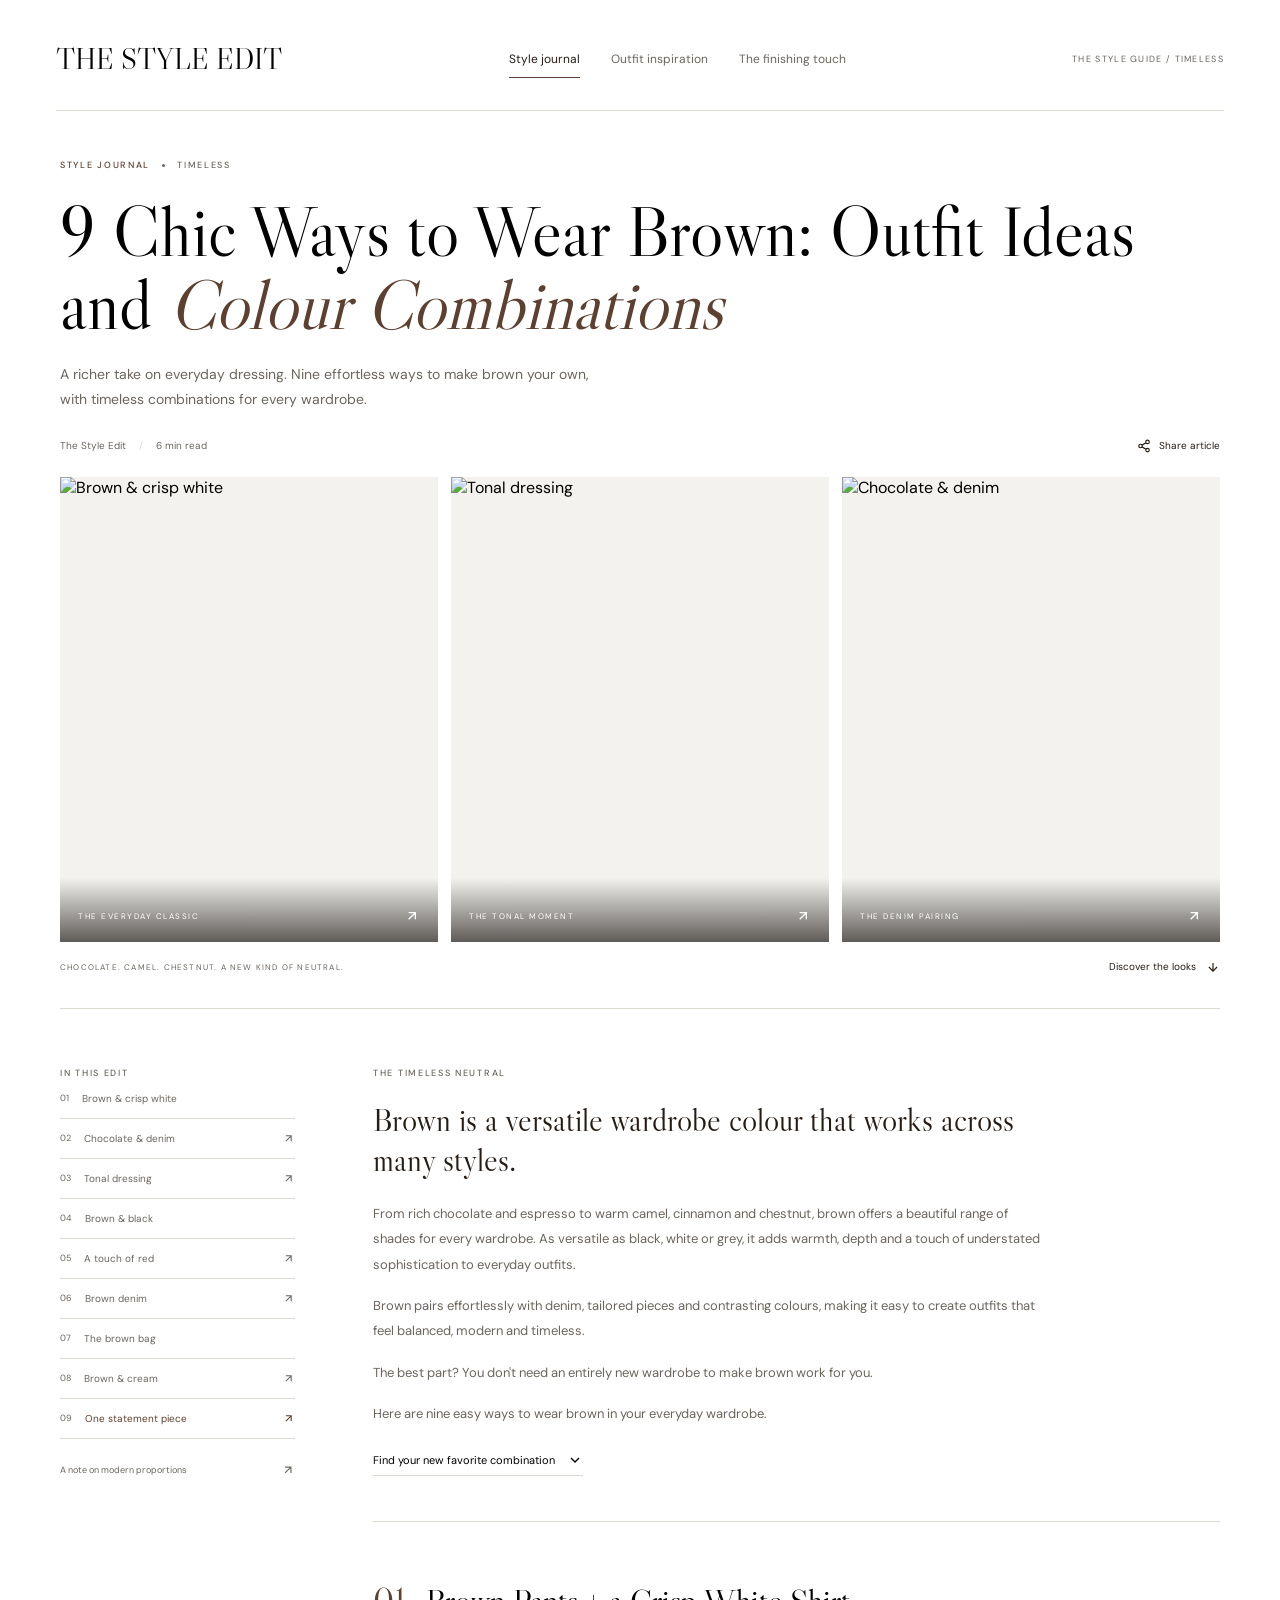
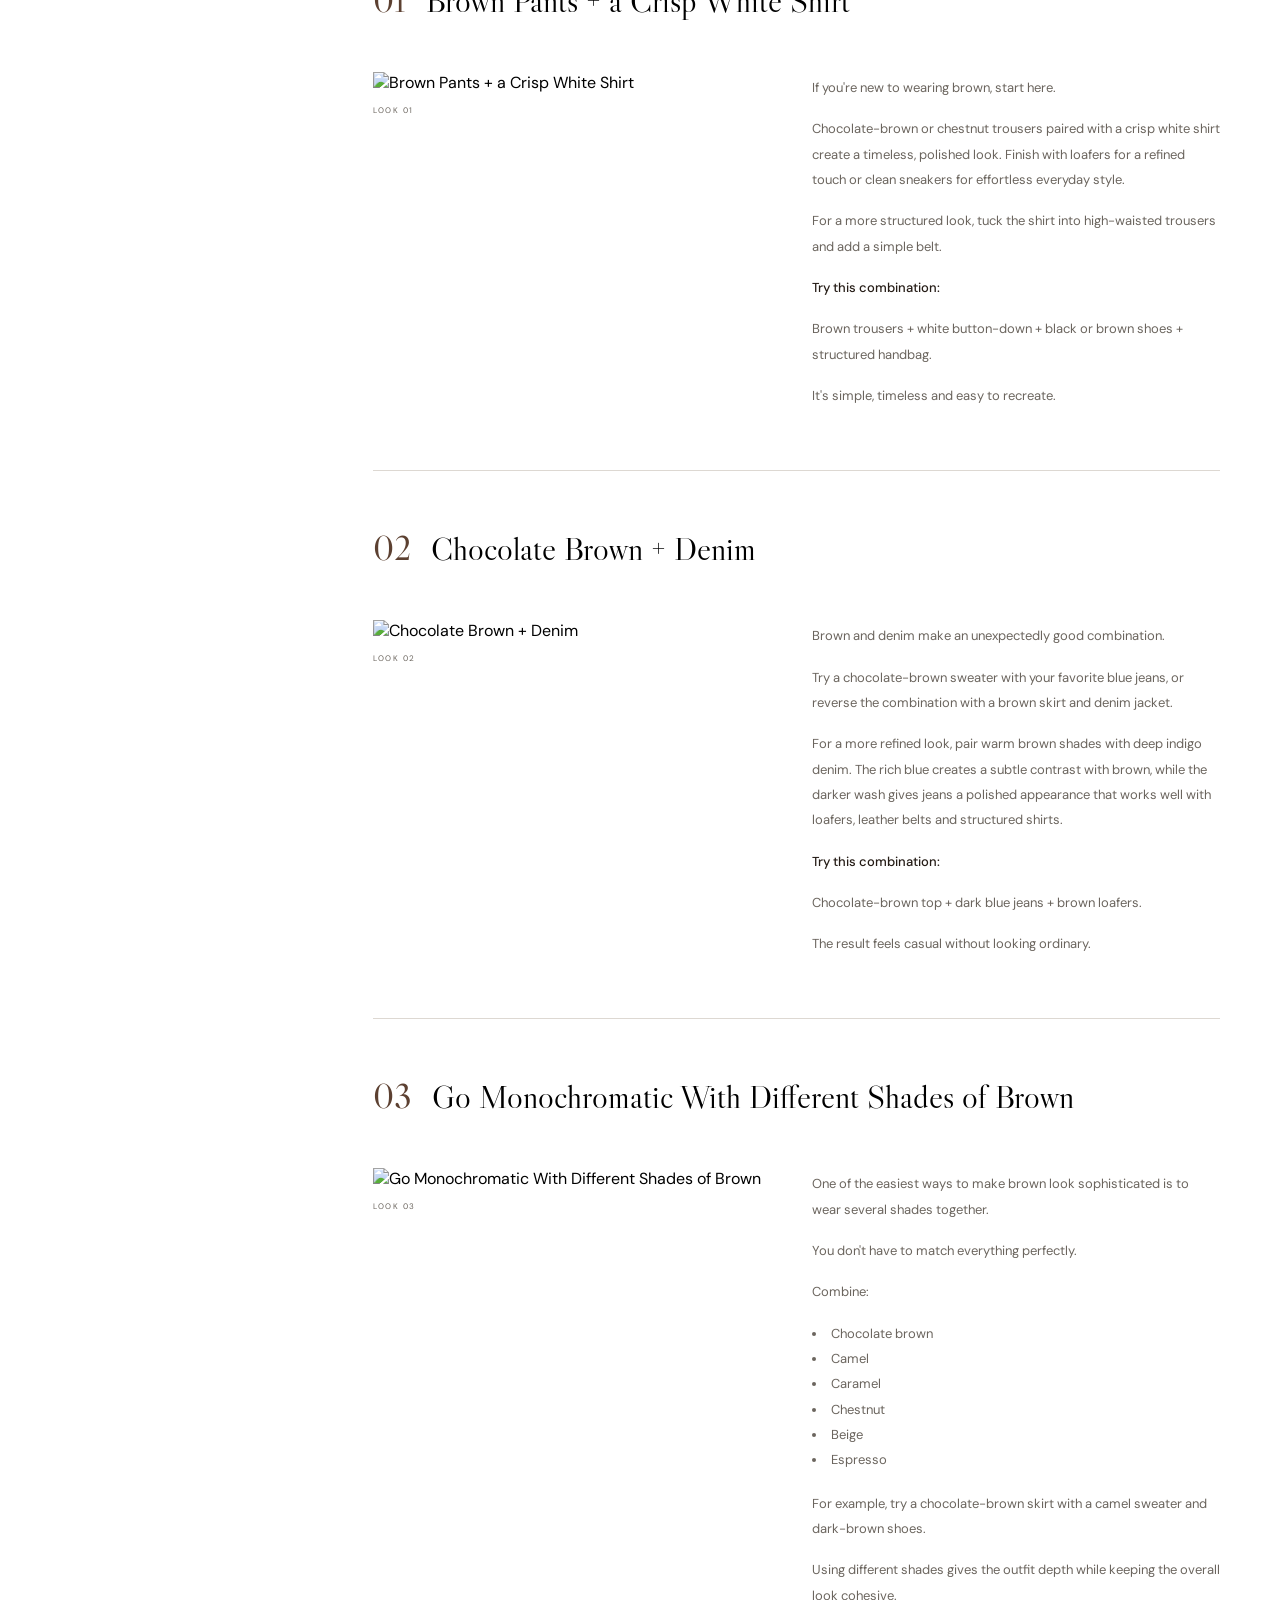
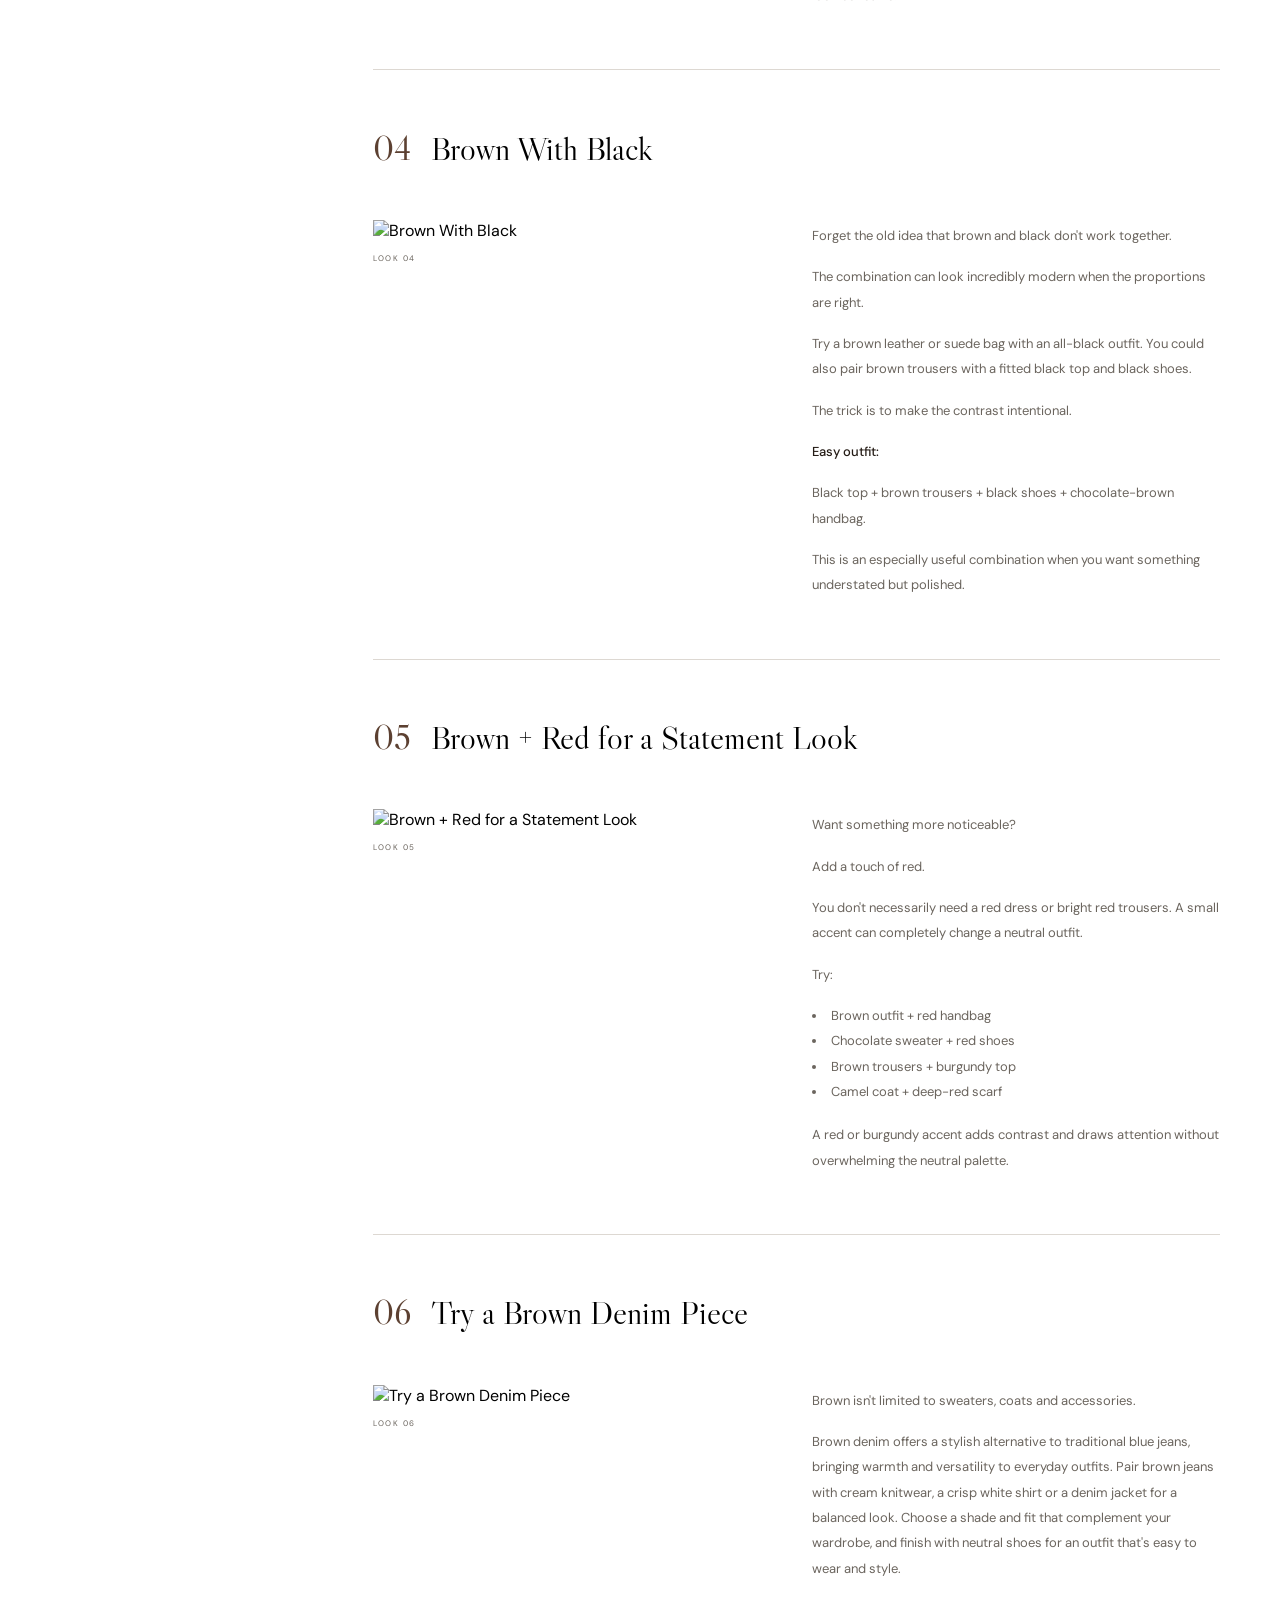
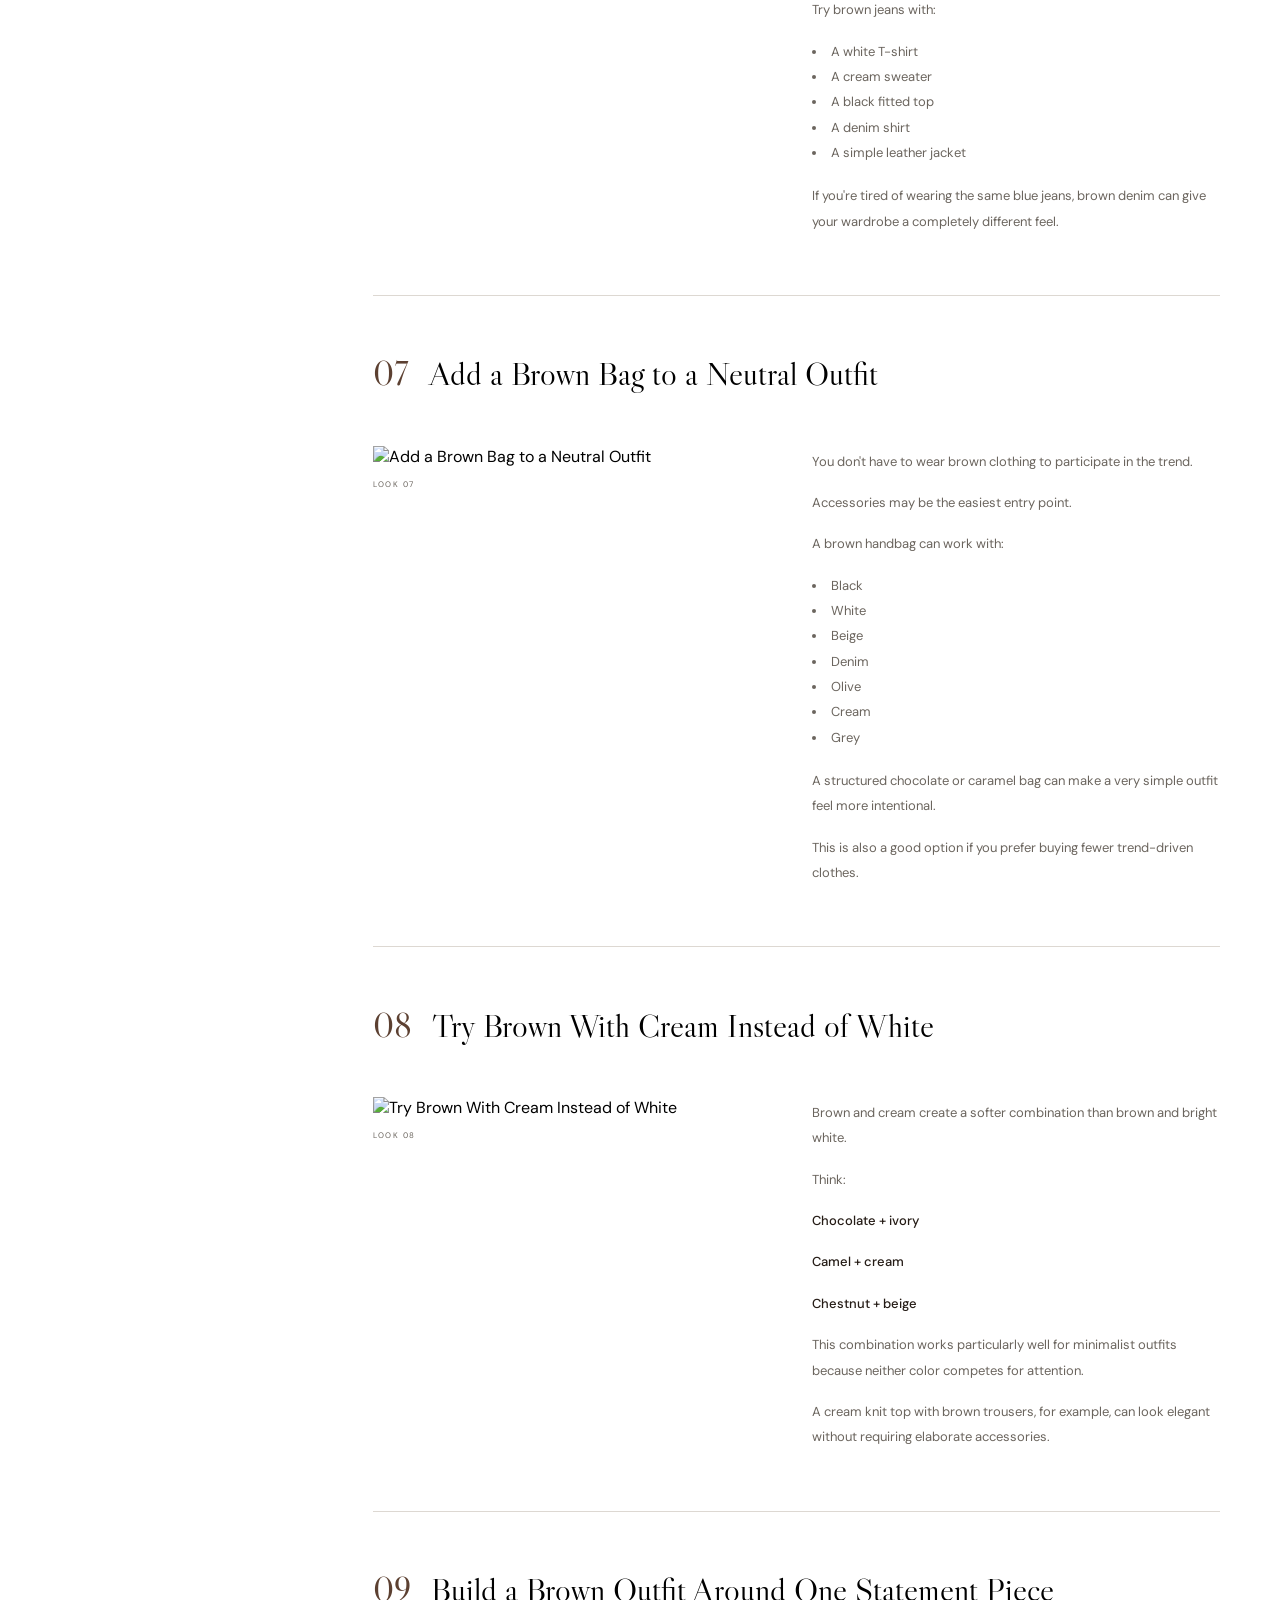
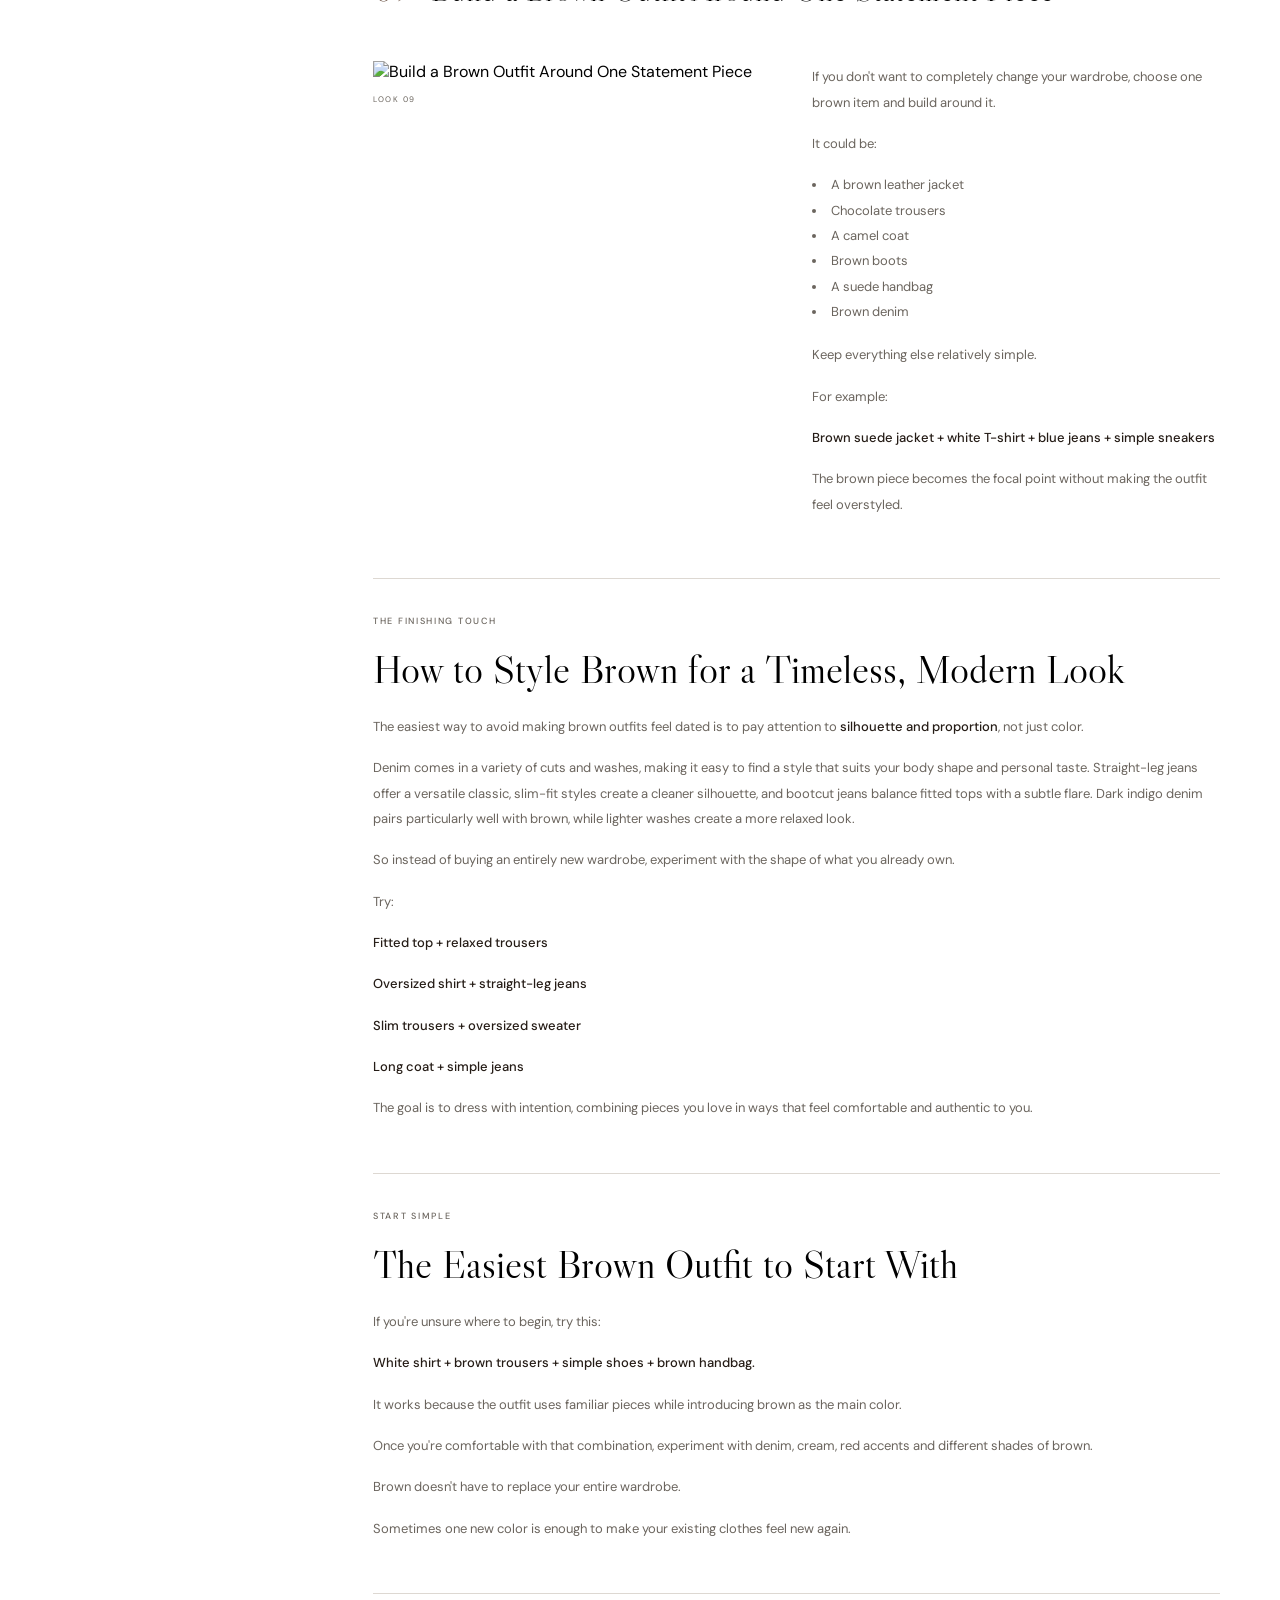
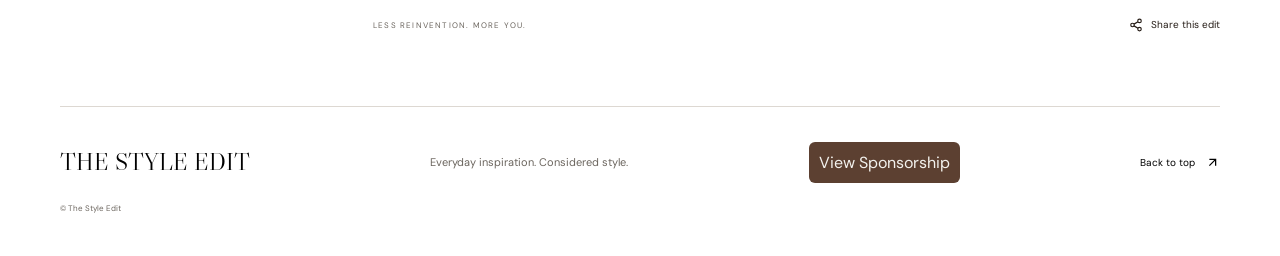
==== commit 2d733e18: "tob removed" ====
--- a/index.html
+++ b/index.html
@@ -243,7 +243,7 @@
           <aside class="article-sidebar">
             <div class="sidebar-inner">
               <span class="eyebrow">IN THIS EDIT</span>
-              <h2>Nine ways.<br /><em>Endless possibilities.</em></h2>
+              <!-- <h2>Nine ways.<br /><em>Endless possibilities.</em></h2> -->
               <nav aria-label="Article contents">
                 <a href="#look-1" data-link="0"
                   ><span>01</span>Brown & crisp white<svg
